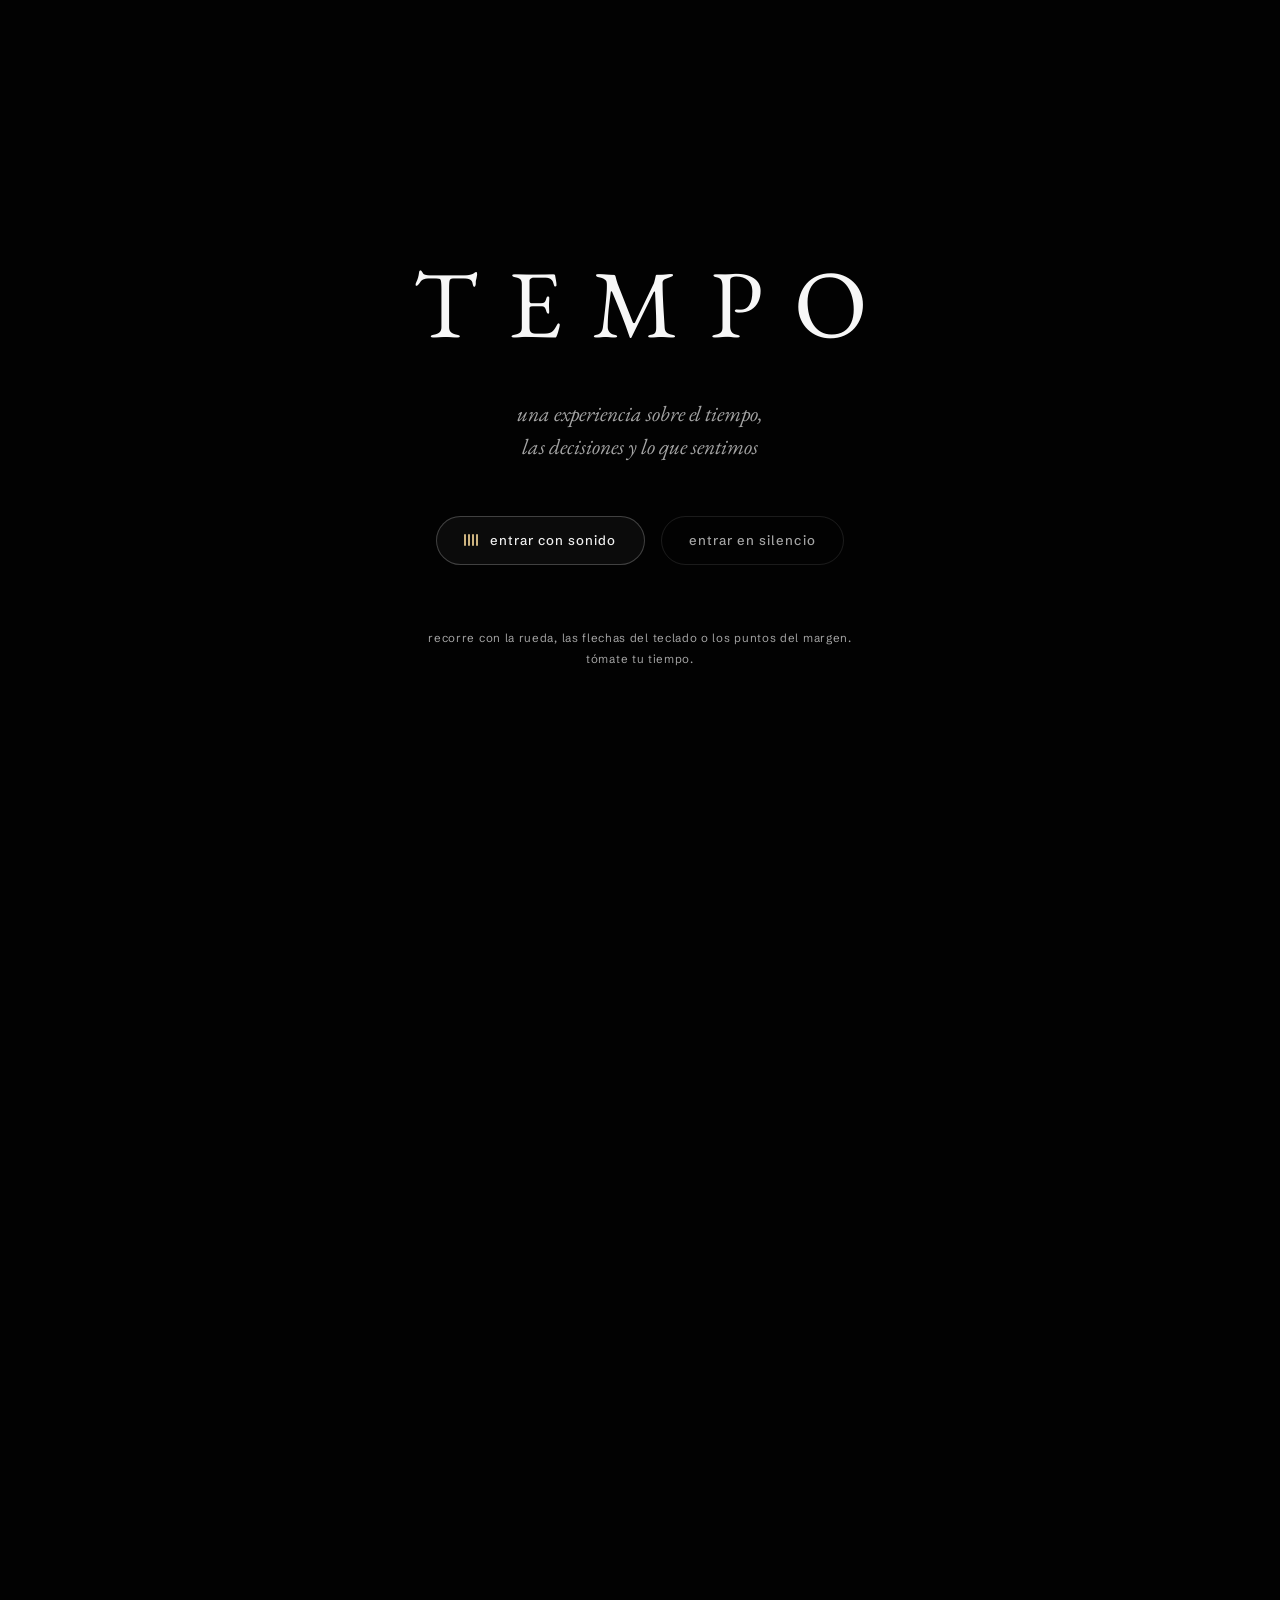
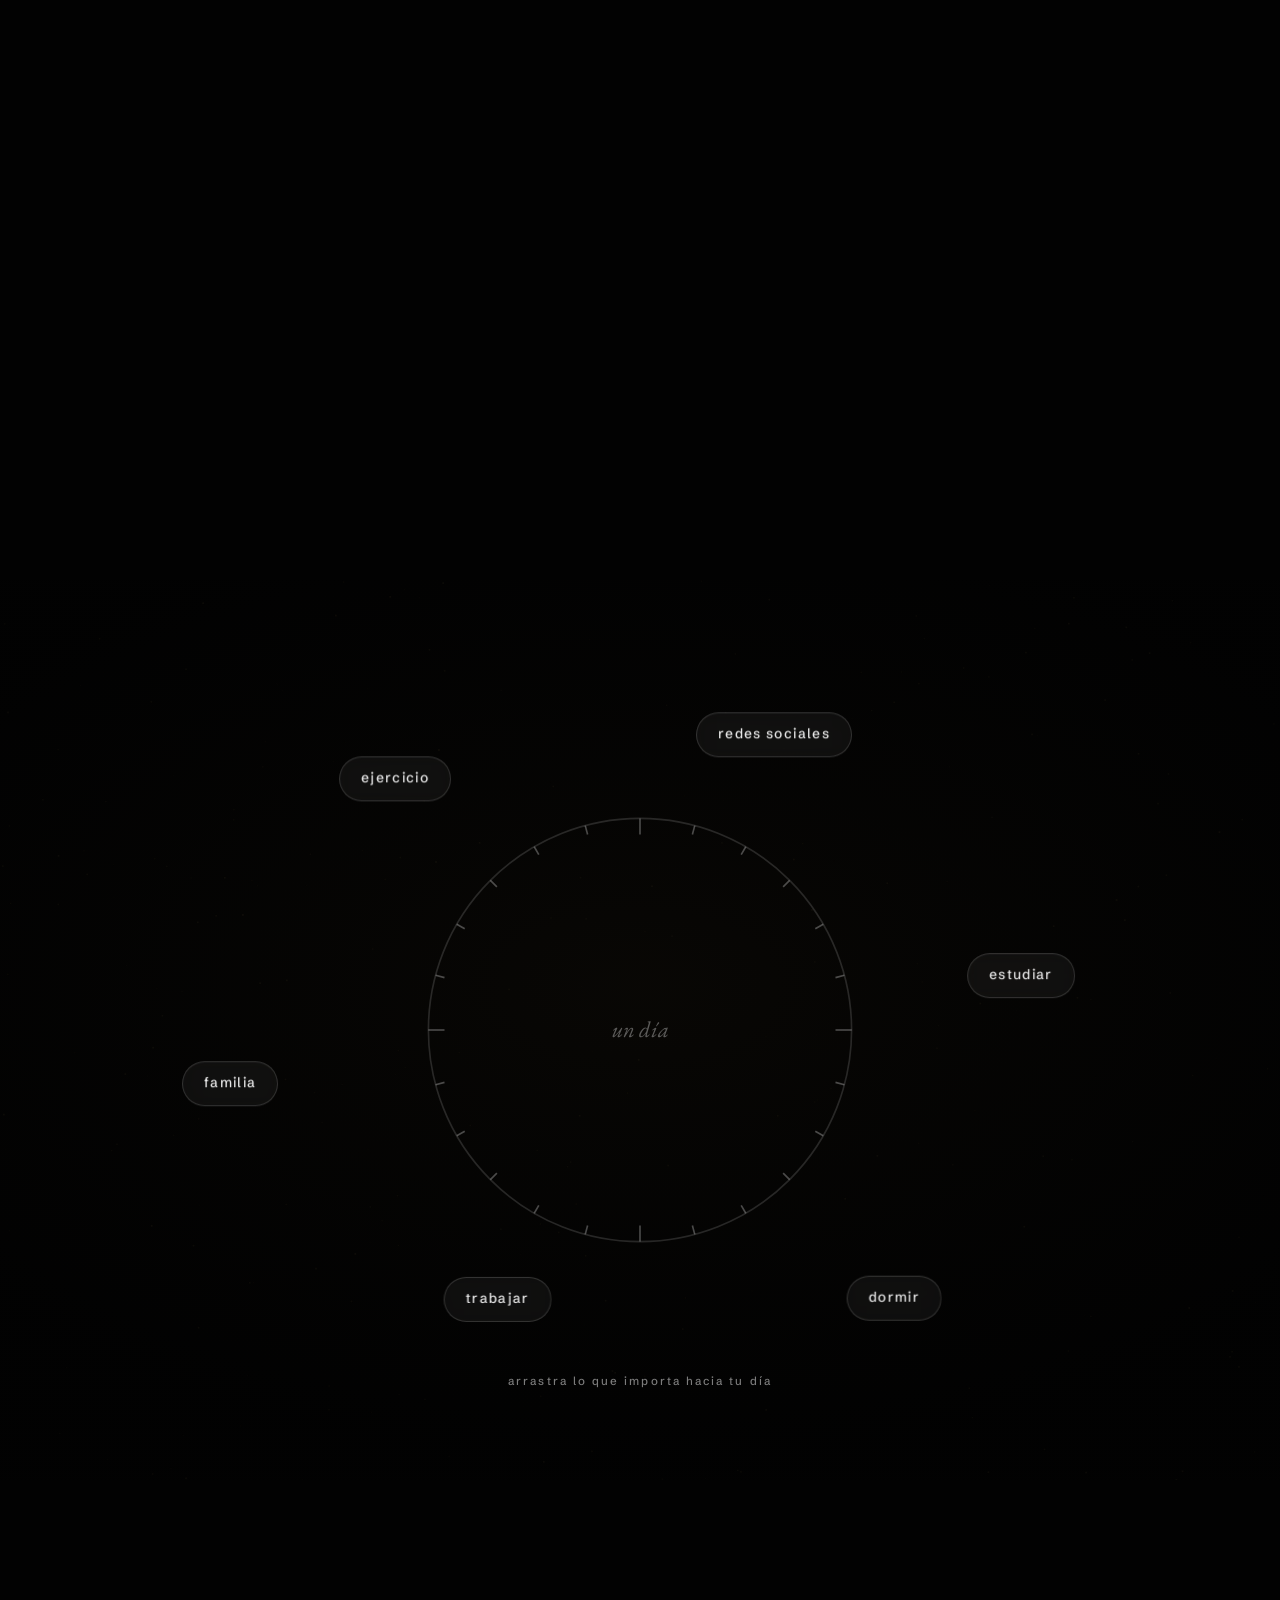
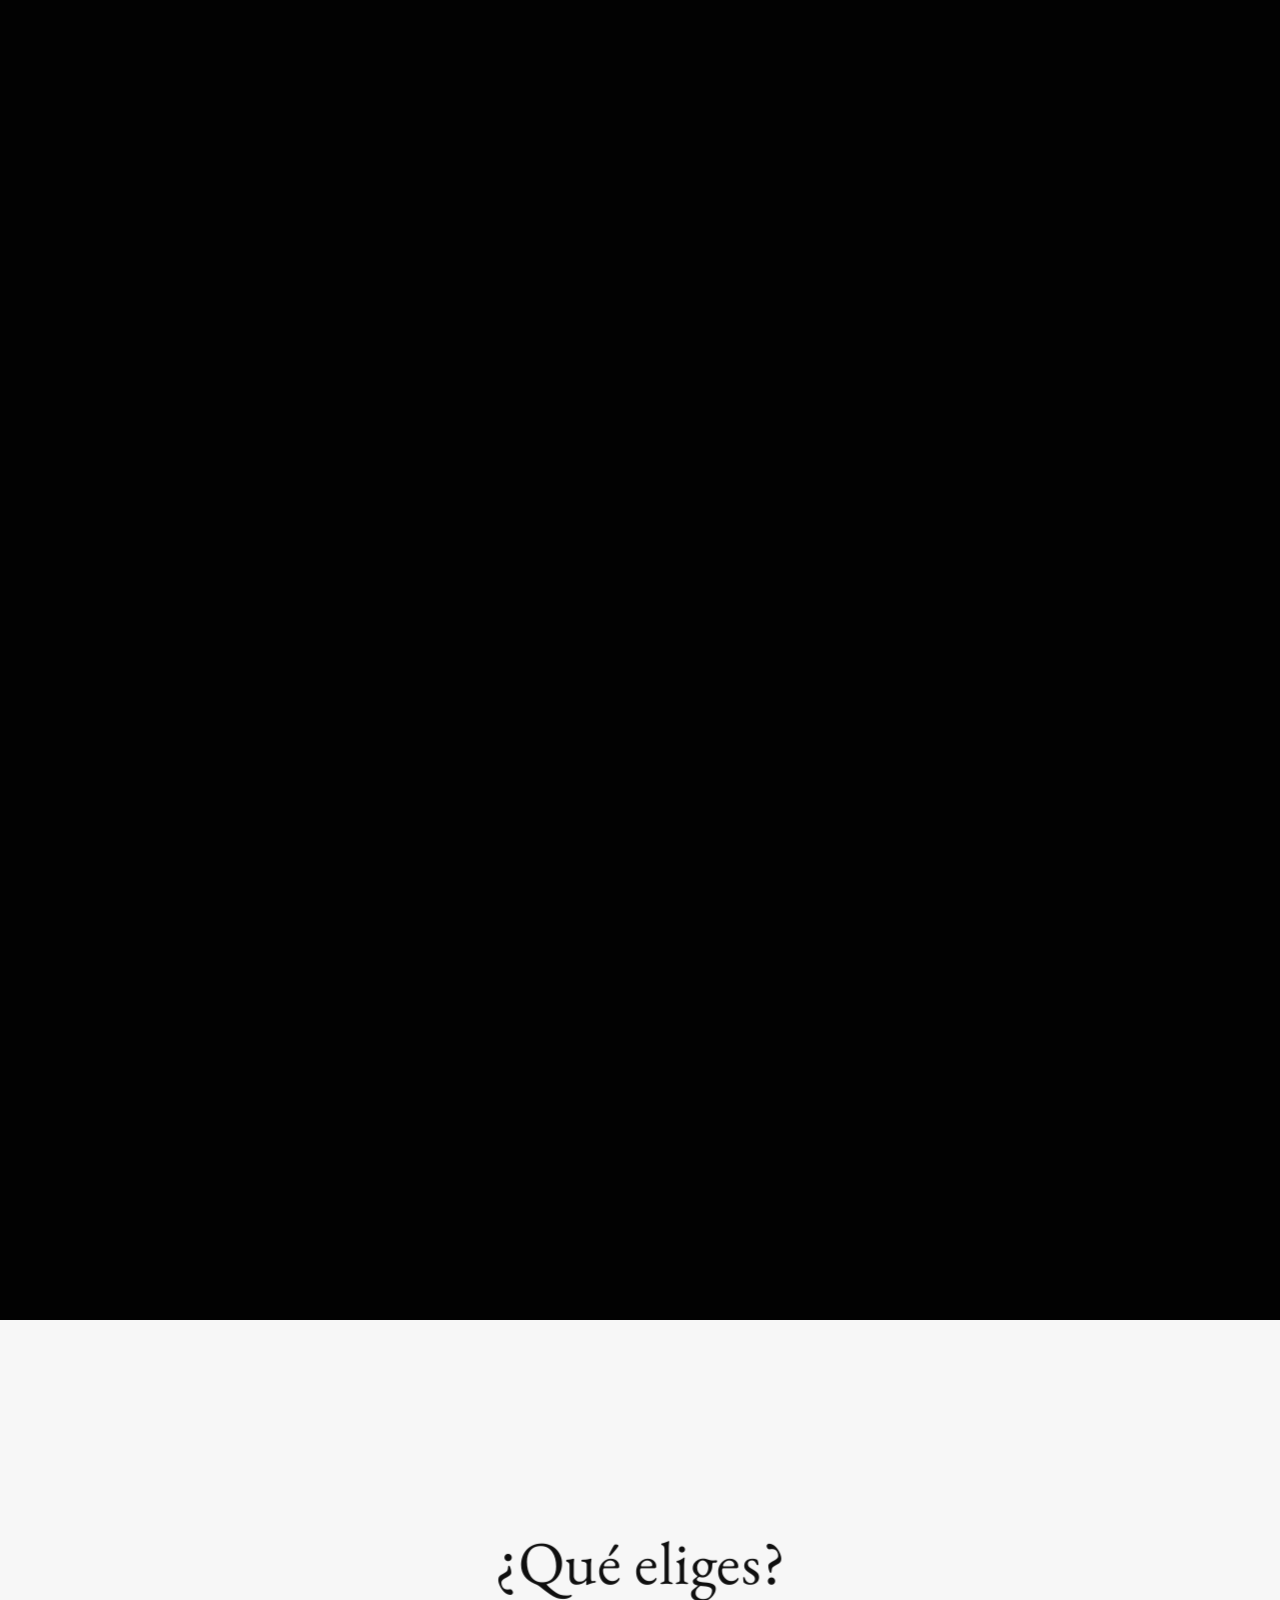
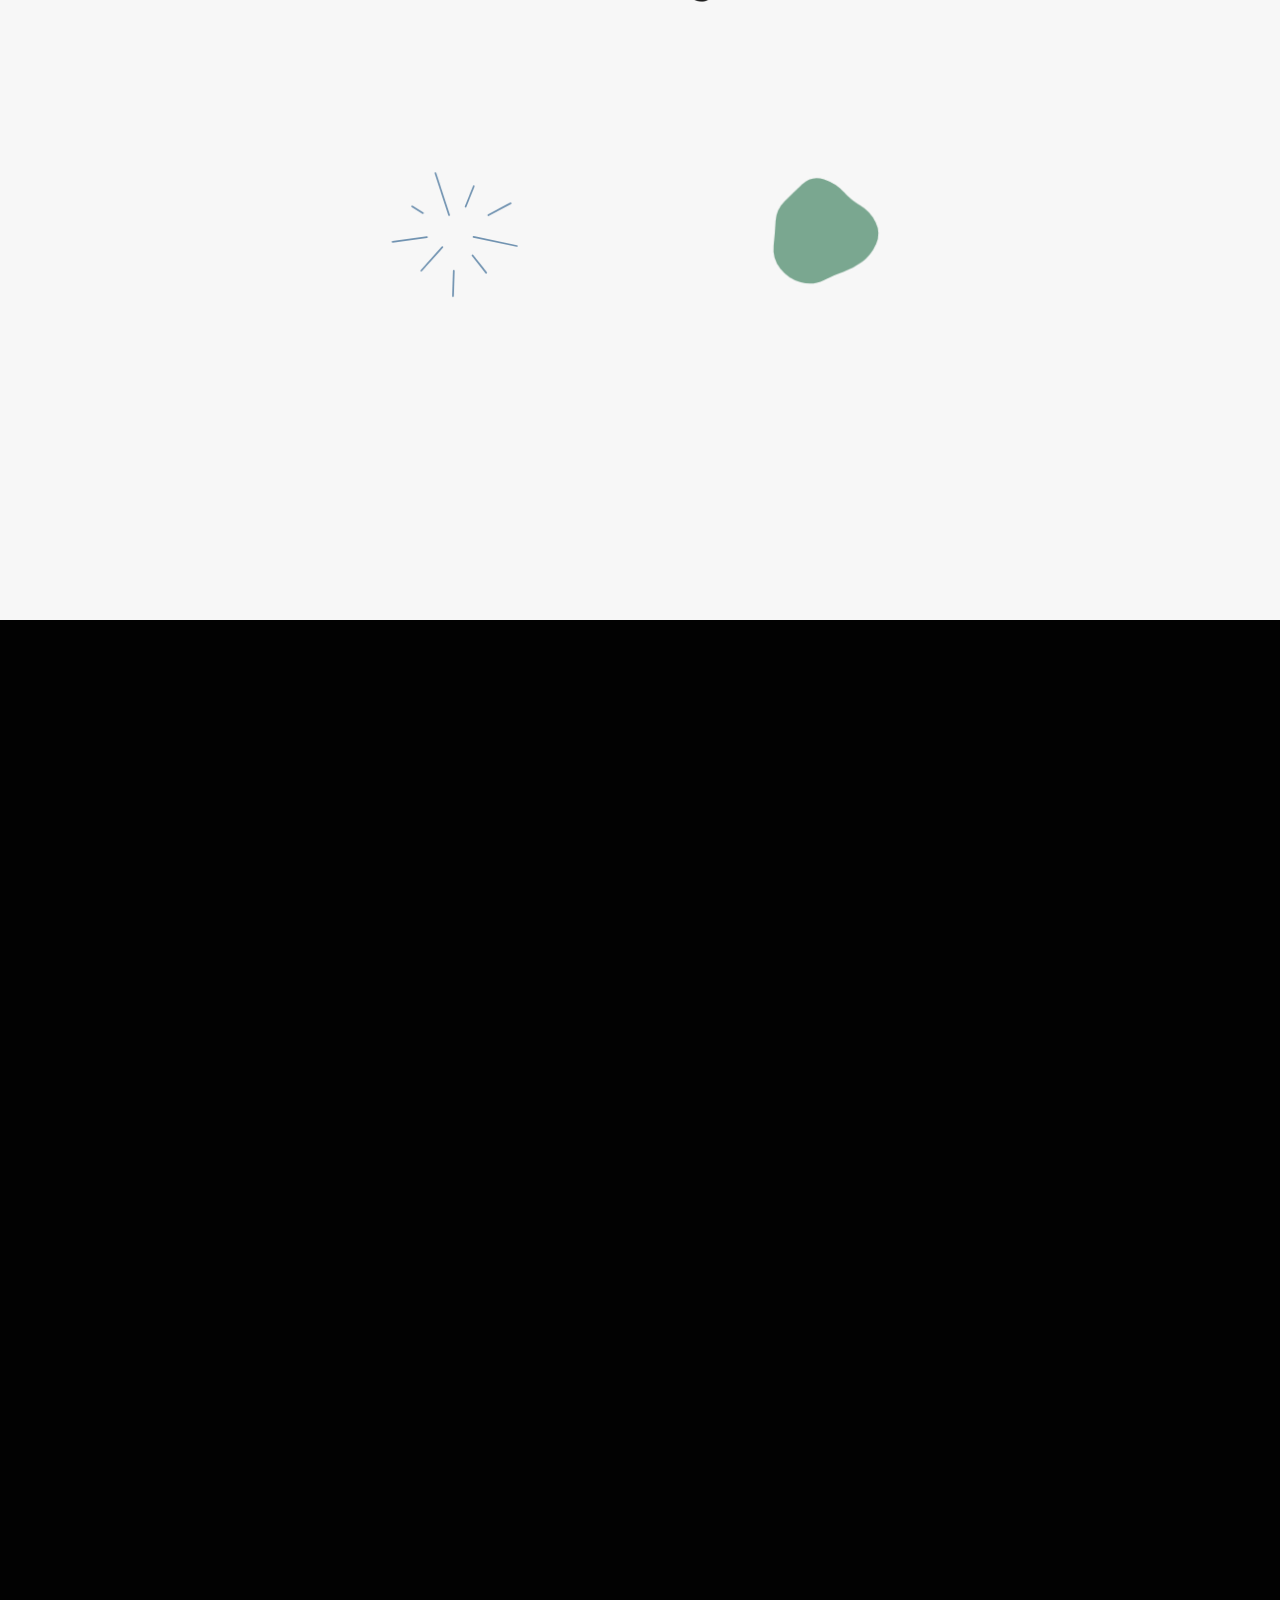
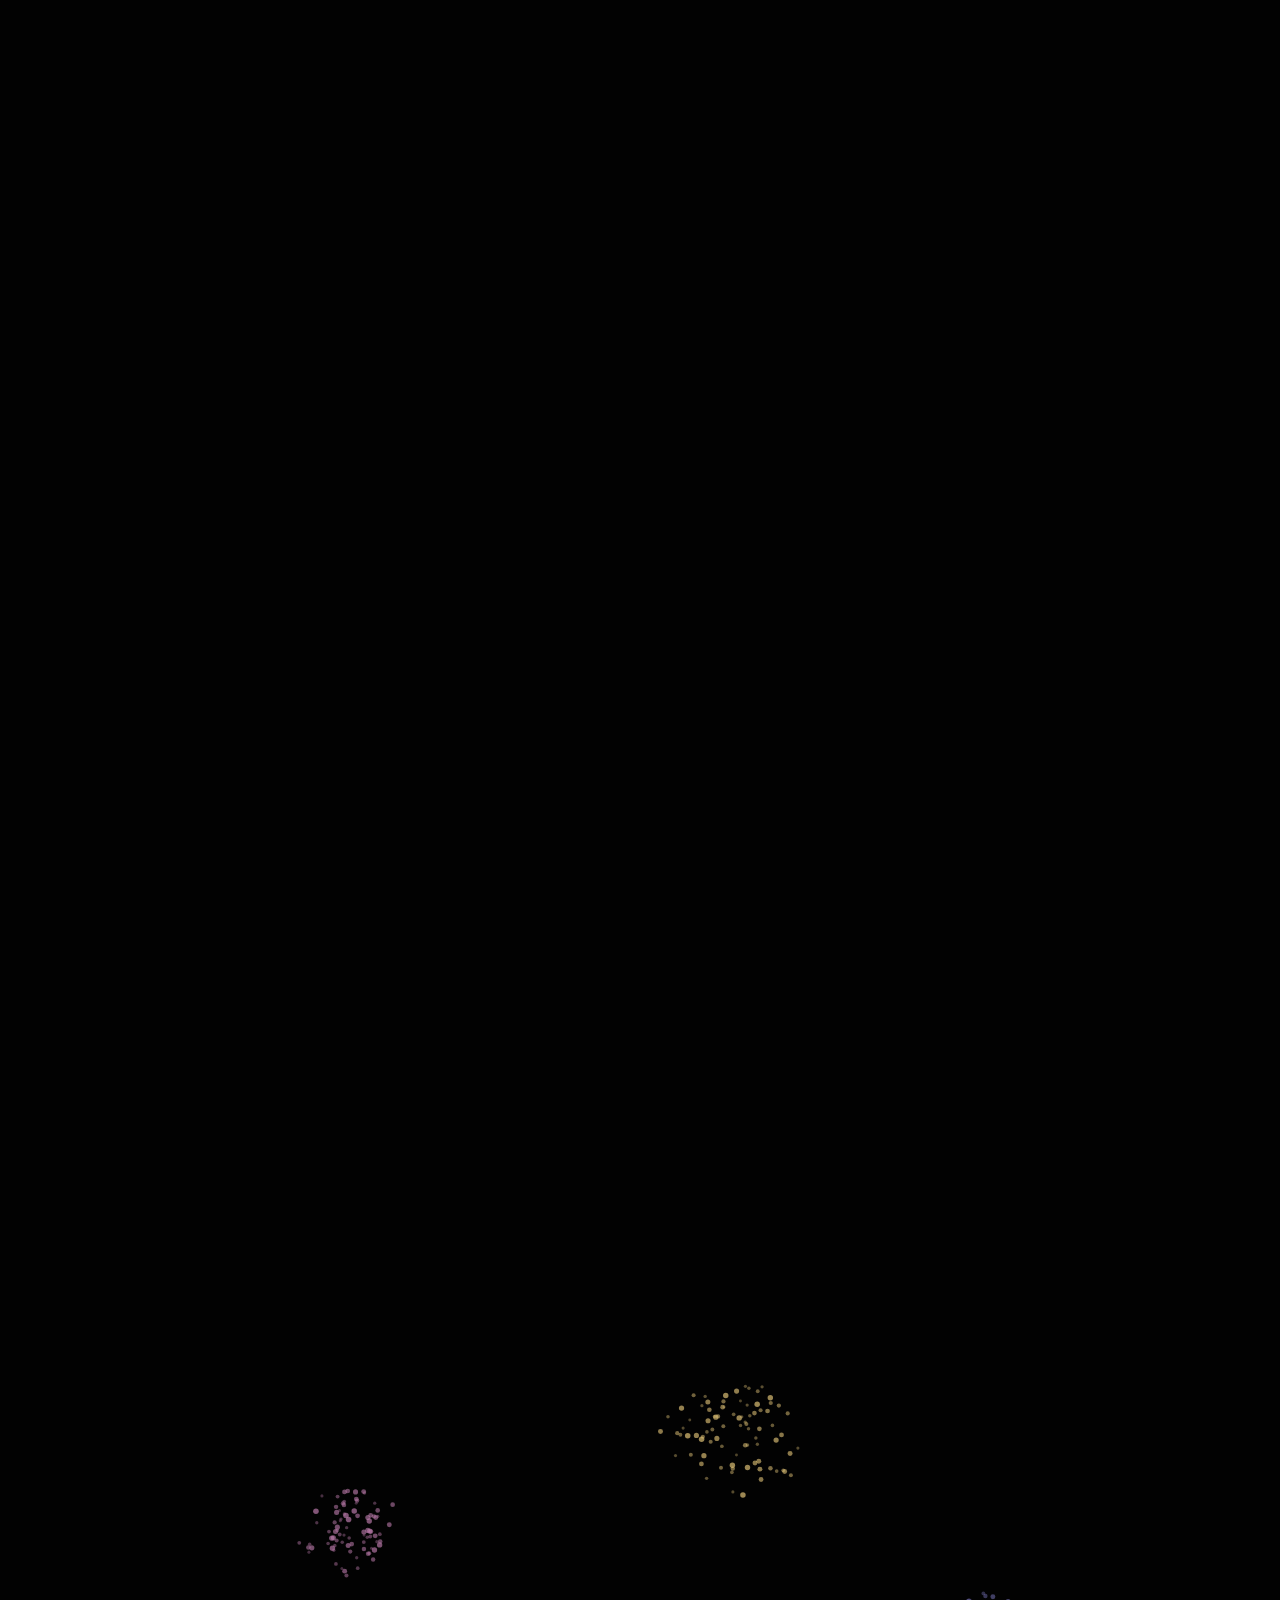
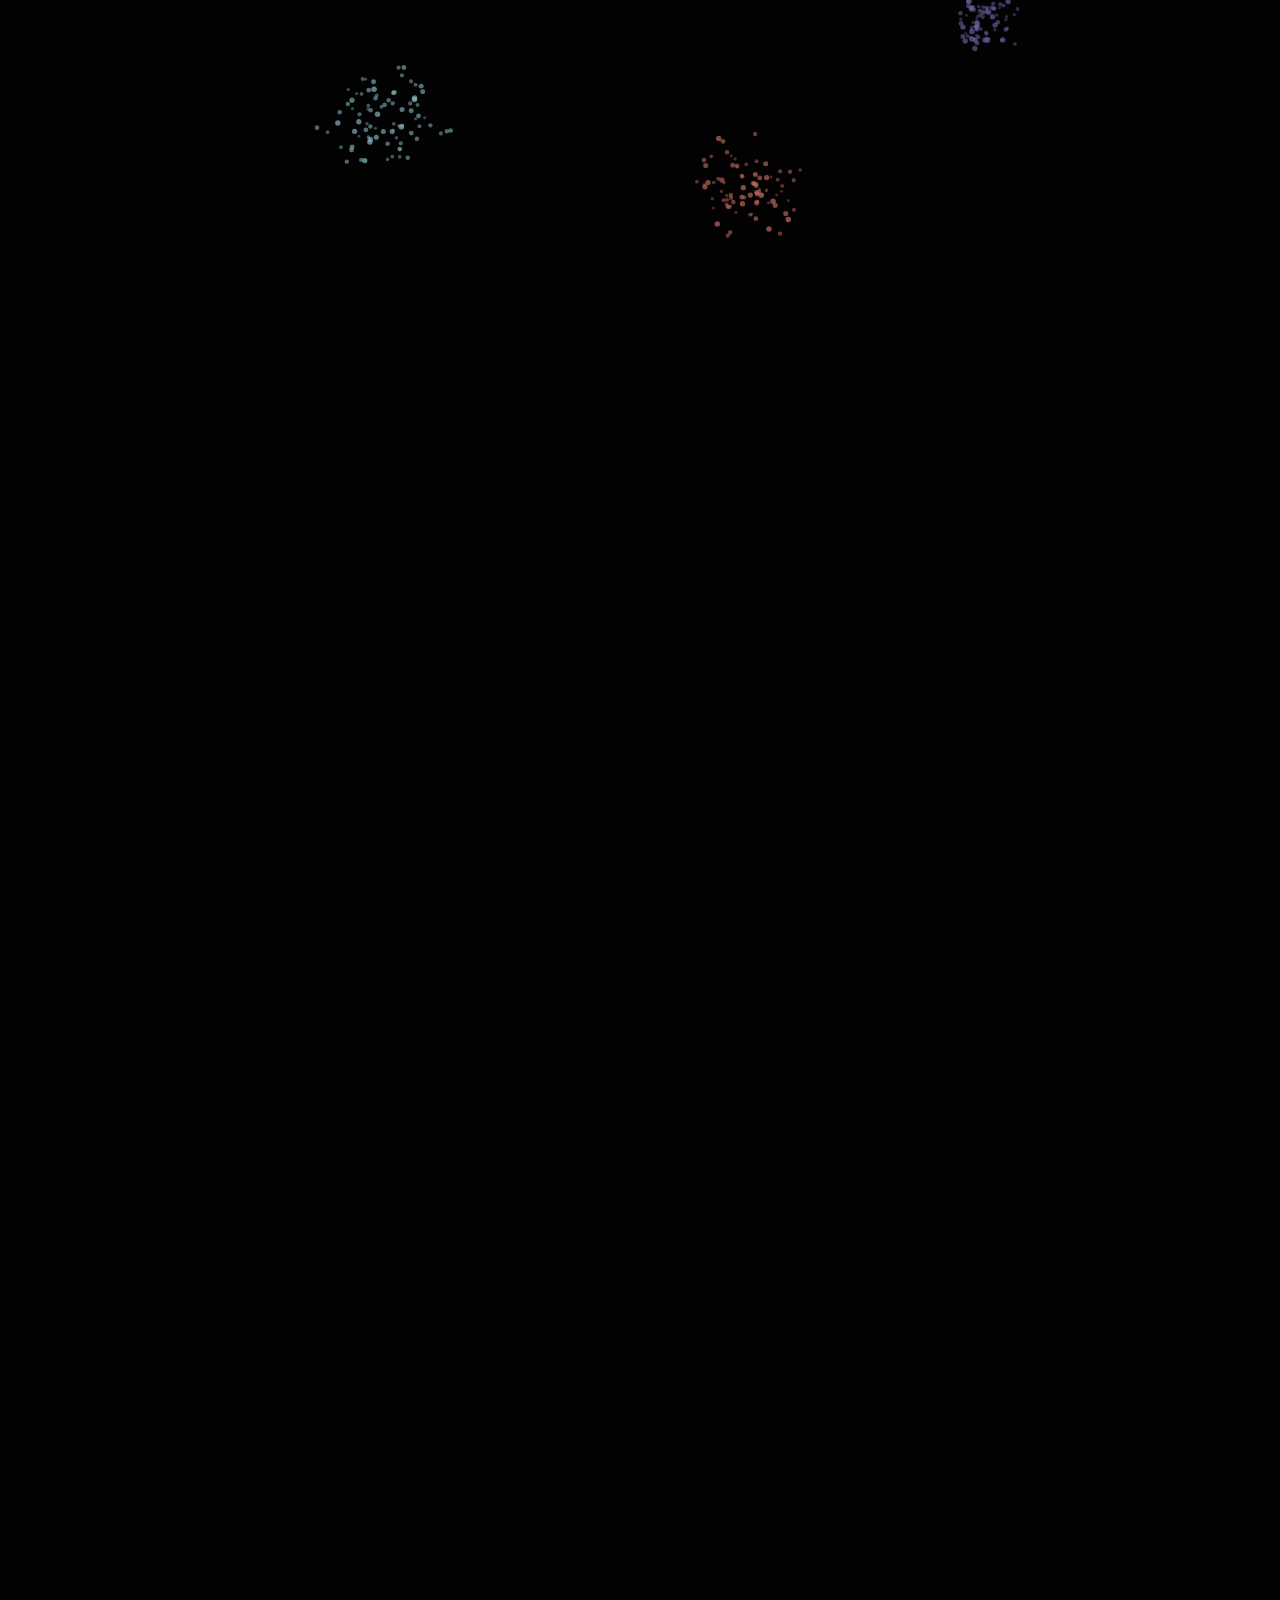
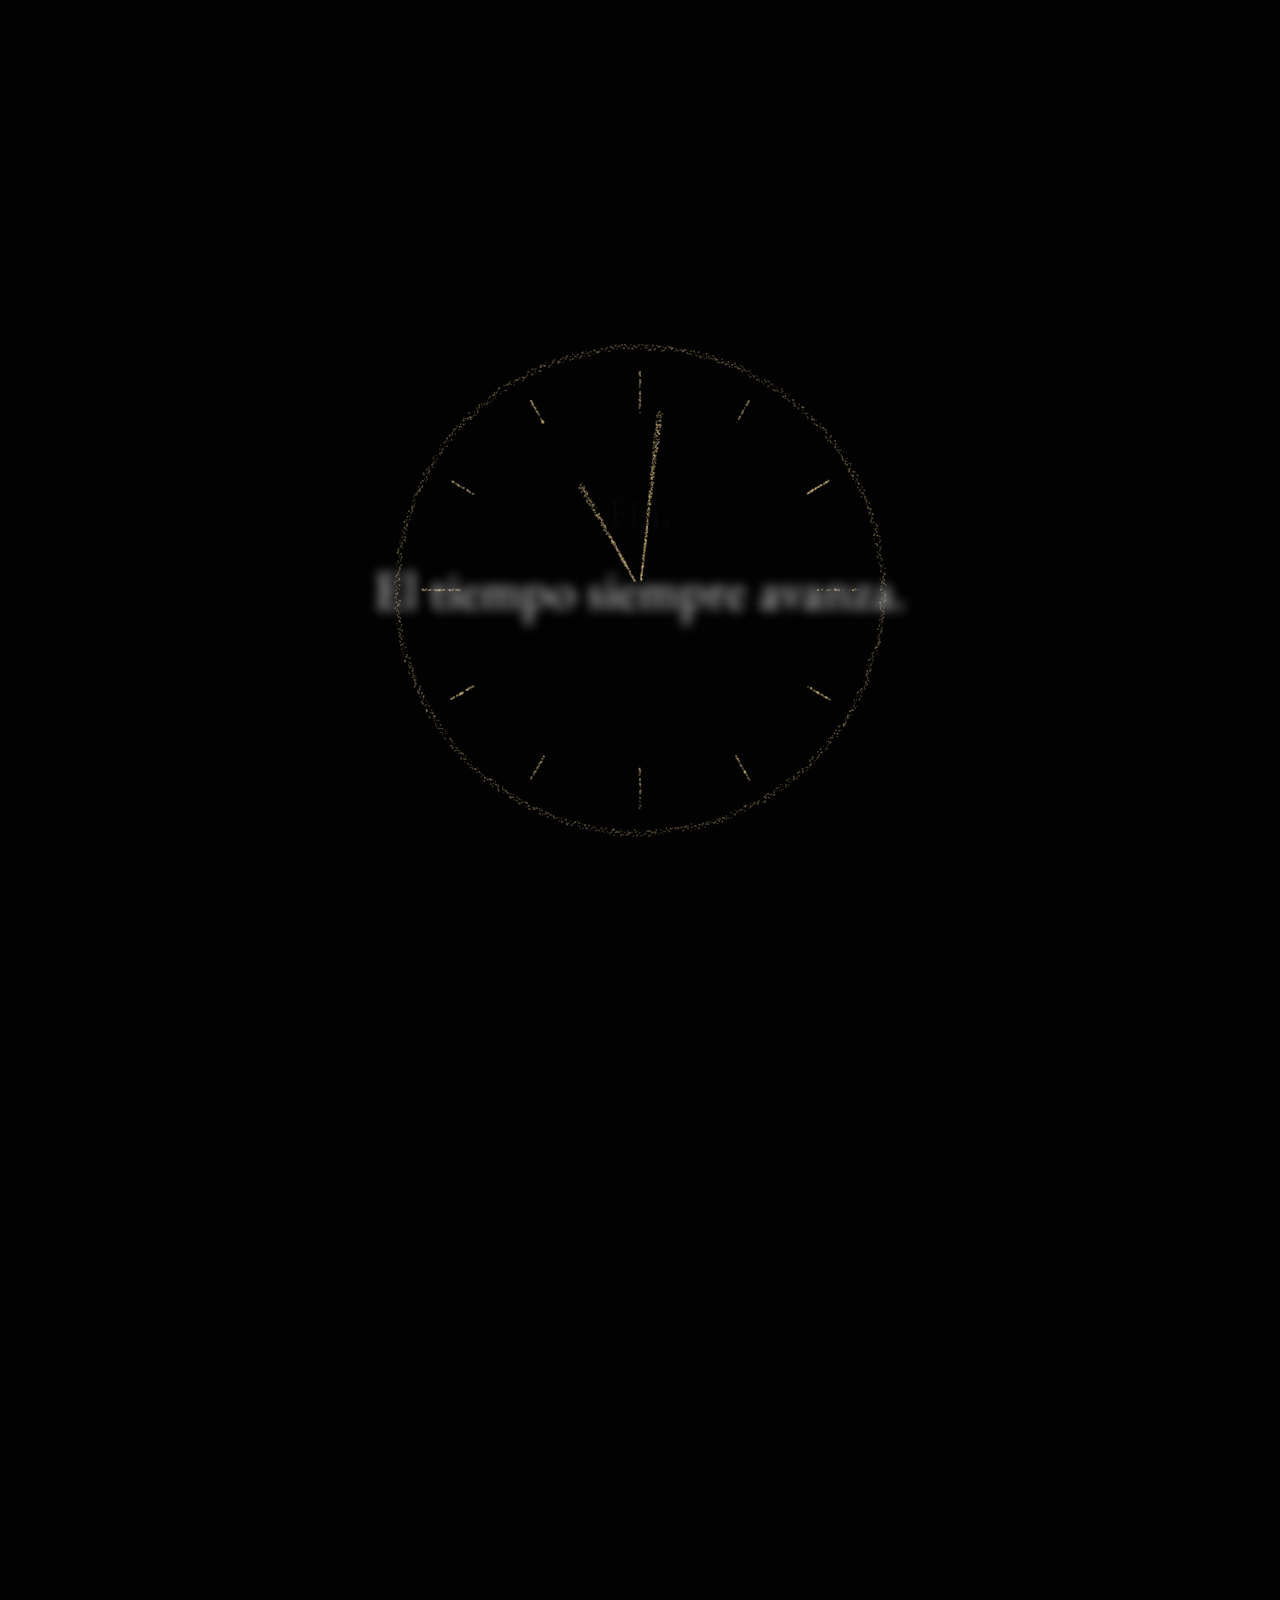
==== index.html @ 19c91667 "TEMPO: experiencia artística digital interactiva (5 escenas, offline-first) Co-Authored-By: Claude F" ====
<!doctype html>
<html lang="es">
<head>
  <meta charset="utf-8">
  <meta name="viewport" content="width=device-width, initial-scale=1, viewport-fit=cover">
  <title>TEMPO — una experiencia sobre el tiempo</title>
  <meta name="description" content="Una instalación digital interactiva sobre el tiempo, las decisiones y las emociones.">
  <meta name="theme-color" content="#0a0a0b">
  <link rel="icon" href="data:image/svg+xml,%3Csvg xmlns='http://www.w3.org/2000/svg' viewBox='0 0 32 32'%3E%3Ccircle cx='16' cy='16' r='13' fill='none' stroke='%23cdb47f' stroke-width='2'/%3E%3Cline x1='16' y1='16' x2='16' y2='7' stroke='%23cdb47f' stroke-width='2' stroke-linecap='round'/%3E%3Cline x1='16' y1='16' x2='22' y2='19' stroke='%23cdb47f' stroke-width='2' stroke-linecap='round'/%3E%3C/svg%3E">
  <link rel="stylesheet" href="css/reset.css">
  <link rel="stylesheet" href="css/base.css">
  <link rel="stylesheet" href="css/scenes.css">
</head>
<body class="is-locked">

  <!-- ═══ Umbral de entrada ═══ -->
  <div class="entry" id="entry" role="dialog" aria-modal="true" aria-labelledby="entry-title">
    <div class="entry__inner">
      <h1 class="entry__title" id="entry-title">TEMPO</h1>
      <p class="entry__sub">una experiencia sobre el tiempo,<br>las decisiones y lo que sentimos</p>
      <div class="entry__choices">
        <button class="entry__btn" id="enter-sound" type="button">
          <span class="entry__wave" aria-hidden="true"><i></i><i></i><i></i><i></i></span>
          entrar con sonido
        </button>
        <button class="entry__btn entry__btn--quiet" id="enter-silent" type="button">entrar en silencio</button>
      </div>
      <p class="entry__hint">recorre con la rueda, las flechas del teclado o los puntos del margen.<br>tómate tu tiempo.</p>
    </div>
  </div>

  <main id="experience" aria-label="Obra interactiva">

    <!-- ═══ I · El tiempo ═══ -->
    <section class="scene scene--tiempo" id="scene-1" data-title="El tiempo">
      <div class="stage">
        <canvas class="stage__canvas" id="canvas-clock" aria-hidden="true"></canvas>
        <p class="phrase phrase--xl" id="phrase-intro">Todos recibimos el mismo tiempo.</p>
        <div class="scroll-cue" id="scroll-cue" aria-hidden="true"><span class="scroll-cue__line"></span></div>
      </div>
    </section>

    <!-- ═══ II · Gestión del tiempo ═══ -->
    <section class="scene scene--gestion" id="scene-2" data-title="Un día">
      <div class="stage">
        <canvas class="stage__canvas" id="canvas-gestion" aria-hidden="true"></canvas>
        <svg class="day-ring" id="day-ring" viewBox="0 0 100 100" aria-hidden="true">
          <circle class="day-ring__circle" cx="50" cy="50" r="46"></circle>
          <g class="day-ring__ticks" id="day-ring-ticks"></g>
        </svg>
        <p class="day-ring__label" id="day-ring-label">un día</p>
        <div class="tasks" id="tasks" aria-label="Arrastra las tareas hacia el día">
          <button class="task" data-task="redes"   type="button">redes sociales</button>
          <button class="task" data-task="estudio" type="button">estudiar</button>
          <button class="task" data-task="sueno"   type="button">dormir</button>
          <button class="task" data-task="trabajo" type="button">trabajar</button>
          <button class="task" data-task="familia" type="button">familia</button>
          <button class="task" data-task="cuerpo"  type="button">ejercicio</button>
        </div>
        <p class="hint" id="gestion-hint">arrastra lo que importa hacia tu día</p>
        <p class="phrase phrase--closing" id="phrase-gestion">No podemos crear más tiempo.<br><em>Solo decidir cómo vivirlo.</em></p>
      </div>
    </section>

    <!-- ═══ III · Toma de decisiones ═══ -->
    <section class="scene scene--decision" id="scene-3" data-title="La decisión">
      <div class="stage">
        <canvas class="stage__canvas" id="canvas-decision" aria-hidden="true"></canvas>
        <p class="phrase phrase--question" id="phrase-question">¿Qué eliges?</p>
        <div class="choices" id="choices">
          <button class="choice choice--a" id="choice-a" type="button" aria-label="Elegir el primer camino">
            <svg viewBox="-60 -60 120 120" aria-hidden="true"><g id="shape-a"></g></svg>
          </button>
          <button class="choice choice--b" id="choice-b" type="button" aria-label="Elegir el segundo camino">
            <svg viewBox="-60 -60 120 120" aria-hidden="true"><path id="shape-b"></path></svg>
          </button>
        </div>
        <p class="phrase phrase--closing" id="phrase-decision">Toda decisión construye<br><em>la persona que serás mañana.</em></p>
      </div>
    </section>

    <!-- ═══ IV · Inteligencia emocional ═══ -->
    <section class="scene scene--emociones" id="scene-4" data-title="Lo que sentimos">
      <div class="stage">
        <canvas class="stage__canvas" id="canvas-emociones" aria-hidden="true"></canvas>
        <p class="emotion-name" id="emotion-name" aria-hidden="true"></p>
        <p class="hint" id="emociones-hint">acércate. intenta apartarlas. luego, solo obsérvalas.</p>
        <p class="phrase phrase--closing" id="phrase-emociones">No controlamos lo que sentimos.<br><em>Aprendemos a convivir con ello.</em></p>
      </div>
    </section>

    <!-- ═══ V · Final ═══ -->
    <section class="scene scene--final" id="scene-5" data-title="Fin">
      <div class="stage">
        <canvas class="stage__canvas" id="canvas-final" aria-hidden="true"></canvas>
        <div class="final-phrases">
          <p class="phrase" id="final-1">El tiempo siempre avanza.</p>
          <p class="phrase" id="final-2">Tus decisiones escriben tu historia.</p>
          <p class="phrase" id="final-3">Tus emociones le dan significado.</p>
        </div>
        <p class="phrase phrase--gracias" id="final-gracias">Gracias.</p>
        <div class="final-end" id="final-end">
          <p class="phrase phrase--fin">Fin.</p>
          <p class="final-seconds" id="final-seconds"></p>
          <button class="restart" id="restart" type="button">volver a empezar</button>
        </div>
      </div>
    </section>

  </main>

  <!-- ═══ UI fija ═══ -->
  <nav class="waypoints" id="waypoints" aria-label="Escenas de la obra"></nav>

  <button class="sound-toggle" id="sound-toggle" type="button" aria-label="Activar o silenciar el sonido" aria-pressed="false">
    <span class="sound-toggle__bars" aria-hidden="true"><i></i><i></i><i></i><i></i></span>
  </button>

  <p class="seconds" id="seconds" aria-hidden="true"></p>

  <canvas class="grain" id="grain" aria-hidden="true"></canvas>

  <!-- Vendor (orden importa: scripts clásicos para funcionar en file://) -->
  <script src="js/vendor/gsap.min.js"></script>
  <script src="js/vendor/ScrollTrigger.min.js"></script>
  <script src="js/vendor/Draggable.min.js"></script>
  <script src="js/vendor/lenis.min.js"></script>
  <!-- Obra -->
  <script src="js/particles.js"></script>
  <script src="js/audio.js"></script>
  <script src="js/scenes/scene1-tiempo.js"></script>
  <script src="js/scenes/scene2-gestion.js"></script>
  <script src="js/scenes/scene3-decision.js"></script>
  <script src="js/scenes/scene4-emociones.js"></script>
  <script src="js/scenes/scene5-final.js"></script>
  <script src="js/main.js"></script>
</body>
</html>
---- css/base.css ----
/* ════════════════════════════════════════════════════════
   TEMPO · sistema base
   Tipografía, color, easings y UI transversal
   ════════════════════════════════════════════════════════ */

/* ── Fuentes locales ── */
@font-face {
  font-family: "EB Garamond";
  src: url("../fonts/eb-garamond-v33-latin-regular.woff2") format("woff2");
  font-weight: 400; font-style: normal; font-display: block;
}
@font-face {
  font-family: "EB Garamond";
  src: url("../fonts/eb-garamond-v33-latin-italic.woff2") format("woff2");
  font-weight: 400; font-style: italic; font-display: block;
}
@font-face {
  font-family: "EB Garamond";
  src: url("../fonts/eb-garamond-v33-latin-500.woff2") format("woff2");
  font-weight: 500; font-style: normal; font-display: block;
}
@font-face {
  font-family: "EB Garamond";
  src: url("../fonts/eb-garamond-v33-latin-600.woff2") format("woff2");
  font-weight: 600; font-style: normal; font-display: block;
}
@font-face {
  font-family: "Schibsted Grotesk";
  src: url("../fonts/schibsted-grotesk-v7-latin-regular.woff2") format("woff2");
  font-weight: 400; font-style: normal; font-display: block;
}
@font-face {
  font-family: "Schibsted Grotesk";
  src: url("../fonts/schibsted-grotesk-v7-latin-500.woff2") format("woff2");
  font-weight: 500; font-style: normal; font-display: block;
}

/* ── Tokens ── */
:root {
  /* superficie */
  --bg: oklch(0.08 0 0);
  --bg-rise: oklch(0.13 0.008 85);      /* negro apenas cálido para escena 2 */
  --white: oklch(0.975 0 0);
  --ink: oklch(0.955 0 0);              /* texto sobre negro */
  --ink-dark: oklch(0.17 0 0);          /* texto sobre blanco */
  --muted: oklch(0.72 0 0);
  --muted-dark: oklch(0.42 0 0);

  /* voz de cada capítulo */
  --sand: oklch(0.78 0.075 85);         /* arena dorada apagada · el tiempo */
  --path-a: oklch(0.64 0.06 245);       /* azul pizarra · camino A */
  --path-b: oklch(0.6 0.08 160);        /* verde musgo · camino B (semilla) */
  --path-tint: var(--sand);             /* el camino elegido tiñe la obra */

  /* tipografía */
  --serif: "EB Garamond", Georgia, serif;
  --sans: "Schibsted Grotesk", system-ui, sans-serif;

  /* movimiento: curvas físicas, nunca lineales */
  --ease-out: cubic-bezier(0.22, 1, 0.36, 1);        /* expo-out suave */
  --ease-cinema: cubic-bezier(0.65, 0, 0.35, 1);     /* entrada-salida pesada */
  --ease-drift: cubic-bezier(0.32, 0.72, 0, 1);      /* deriva con masa */

  /* capas */
  --z-ui: 20;
  --z-entry: 40;
  --z-grain: 30;
}

html.lenis, html.lenis body { height: auto; }
.lenis.lenis-smooth { scroll-behavior: auto !important; }
.lenis.lenis-stopped { overflow: hidden; }

html { background: var(--bg); }

body {
  font-family: var(--serif);
  font-size: clamp(1.05rem, 1rem + 0.4vw, 1.25rem);
  line-height: 1.5;
  color: var(--ink);
  background: var(--bg);
  overflow-x: hidden;
  width: 100%;
  max-width: 100vw;
  -webkit-font-smoothing: antialiased;
  text-rendering: optimizeLegibility;
}

body.is-locked { overflow: hidden; height: 100dvh; }

::selection { background: oklch(0.78 0.075 85 / 0.35); color: var(--white); }

/* ════════════════════ Umbral de entrada ════════════════════ */

.entry {
  position: fixed;
  inset: 0;
  z-index: var(--z-entry);
  display: grid;
  place-items: center;
  background: var(--bg);
  text-align: center;
  padding: 1.5rem;
}

.entry__title {
  font-family: var(--serif);
  font-weight: 400;
  font-size: clamp(3.4rem, 3rem + 6vw, 6rem);
  letter-spacing: 0.32em;
  text-indent: 0.32em; /* compensa el tracking para centrar de verdad */
  color: var(--white);
  opacity: 0;
}

.entry__sub {
  margin-top: 1.4rem;
  font-size: clamp(1.05rem, 1rem + 0.5vw, 1.35rem);
  font-style: italic;
  color: var(--muted);
  opacity: 0;
}

.entry__choices {
  margin-top: clamp(2.5rem, 6vh, 4rem);
  display: flex;
  flex-wrap: wrap;
  gap: 1rem;
  justify-content: center;
  opacity: 0;
}

.entry__btn {
  display: inline-flex;
  align-items: center;
  gap: 0.7rem;
  font-family: var(--sans);
  font-size: 0.82rem;
  font-weight: 500;
  letter-spacing: 0.08em;
  color: var(--ink);
  padding: 0.85rem 1.7rem;
  border-radius: 999px;
  border: 1px solid oklch(1 0 0 / 0.22);
  background: oklch(1 0 0 / 0.04);
  transition: background 0.6s var(--ease-out), border-color 0.6s var(--ease-out), transform 0.6s var(--ease-out);
}

.entry__btn:hover { background: oklch(1 0 0 / 0.1); border-color: oklch(1 0 0 / 0.4); transform: translateY(-2px); }
.entry__btn:active { transform: scale(0.97); }
.entry__btn--quiet { border-color: oklch(1 0 0 / 0.1); background: transparent; color: var(--muted); }

/* ondas del botón de sonido */
.entry__wave { display: inline-flex; align-items: center; gap: 2px; height: 12px; }
.entry__wave i {
  width: 2px; height: 100%;
  background: var(--sand);
  border-radius: 1px;
  animation: wave 1.1s var(--ease-cinema) infinite;
  transform-origin: center;
}
.entry__wave i:nth-child(2) { animation-delay: 0.15s; }
.entry__wave i:nth-child(3) { animation-delay: 0.3s; }
.entry__wave i:nth-child(4) { animation-delay: 0.45s; }
@keyframes wave { 0%, 100% { transform: scaleY(0.3); } 50% { transform: scaleY(1); } }

.entry__hint {
  margin-top: clamp(2.5rem, 7vh, 4.5rem);
  font-family: var(--sans);
  font-size: 0.72rem;
  letter-spacing: 0.06em;
  line-height: 1.8;
  color: var(--muted);
  opacity: 0;
}

/* ════════════════════ UI fija ════════════════════ */

/* puntos de escena (línea de tiempo de presentación) */
.waypoints {
  position: fixed;
  right: clamp(0.9rem, 2.5vw, 2rem);
  top: 50%;
  transform: translateY(-50%);
  z-index: var(--z-ui);
  display: flex;
  flex-direction: column;
  gap: 1.4rem;
  opacity: 0;
}

.waypoint {
  position: relative;
  display: grid;
  place-items: center;
  width: 28px; height: 28px;
}

.waypoint__dot {
  width: 5px; height: 5px;
  border-radius: 50%;
  background: currentColor;
  opacity: 0.35;
  transition: opacity 0.5s var(--ease-out), transform 0.5s var(--ease-out);
}

.waypoint.is-active .waypoint__dot { opacity: 1; transform: scale(1.7); }

.waypoint__label {
  position: absolute;
  right: calc(100% + 0.4rem);
  top: 50%;
  transform: translateY(-50%) translateX(6px);
  font-family: var(--sans);
  font-size: 0.68rem;
  font-weight: 500;
  letter-spacing: 0.1em;
  white-space: nowrap;
  color: currentColor;
  opacity: 0;
  transition: opacity 0.45s var(--ease-out), transform 0.45s var(--ease-out);
  pointer-events: none;
}

.waypoint:hover .waypoint__label,
.waypoint:focus-visible .waypoint__label { opacity: 0.85; transform: translateY(-50%) translateX(0); }

/* toggle de sonido */
.sound-toggle {
  position: fixed;
  left: clamp(1rem, 2.5vw, 2rem);
  bottom: clamp(1rem, 3vh, 2rem);
  z-index: var(--z-ui);
  width: 44px; height: 44px;
  display: grid;
  place-items: center;
  border-radius: 50%;
  opacity: 0;
  transition: transform 0.5s var(--ease-out);
}
.sound-toggle:hover { transform: scale(1.12); }

.sound-toggle__bars { display: flex; align-items: center; gap: 3px; height: 14px; }
.sound-toggle__bars i {
  width: 2px; height: 100%;
  background: currentColor;
  border-radius: 1px;
  transform: scaleY(0.18);
  transform-origin: center;
  transition: transform 0.5s var(--ease-out);
}
.sound-toggle.is-on .sound-toggle__bars i { animation: wave 1.3s var(--ease-cinema) infinite; }
.sound-toggle.is-on .sound-toggle__bars i:nth-child(2) { animation-delay: 0.18s; }
.sound-toggle.is-on .sound-toggle__bars i:nth-child(3) { animation-delay: 0.36s; }
.sound-toggle.is-on .sound-toggle__bars i:nth-child(4) { animation-delay: 0.54s; }

/* contador de segundos vividos aquí */
.seconds {
  position: fixed;
  right: clamp(1rem, 2.5vw, 2rem);
  bottom: clamp(1rem, 3vh, 2rem);
  z-index: var(--z-ui);
  font-family: var(--sans);
  font-variant-numeric: tabular-nums;
  font-size: 0.66rem;
  letter-spacing: 0.14em;
  color: currentColor;
  opacity: 0;
  pointer-events: none;
}

/* grano de película */
.grain {
  position: fixed;
  inset: 0;
  z-index: var(--z-grain);
  width: 100%; height: 100%;
  pointer-events: none;
  opacity: 0.05;
  mix-blend-mode: overlay;
}

/* ── color de la UI según fondo de escena ── */
body { color: var(--ink); }
body.on-light { color: var(--ink-dark); }
.waypoints, .sound-toggle, .seconds {
  color: inherit;
  transition: color 0.9s var(--ease-cinema);
}

/* ── accesibilidad: preferencia de menos movimiento ── */
@media (prefers-reduced-motion: reduce) {
  .entry__wave i, .sound-toggle.is-on .sound-toggle__bars i { animation: none; transform: scaleY(0.7); }
  * { scroll-behavior: auto !important; }
}
---- css/scenes.css ----
/* ════════════════════════════════════════════════════════
   TEMPO · escenas
   ════════════════════════════════════════════════════════ */

.scene { position: relative; }

/* el escenario que se fija (pin) mientras la escena transcurre */
.stage {
  position: relative;
  height: 100dvh;
  width: 100%;
  overflow: hidden;
  display: grid;
  place-items: center;
}

.stage__canvas {
  position: absolute;
  inset: 0;
  width: 100%;
  height: 100%;
}

/* ── frases ── */
.phrase {
  position: absolute;
  left: 50%;
  top: 50%;
  transform: translate(-50%, -50%);
  z-index: 2;
  max-width: min(92vw, 22ch);
  font-weight: 400;
  font-size: clamp(1.7rem, 1.2rem + 2.6vw, 3.4rem);
  line-height: 1.32;
  text-align: center;
  text-wrap: balance;
  letter-spacing: 0.01em;
  opacity: 0;
  pointer-events: none;
}

.phrase--xl { font-size: clamp(1.9rem, 1.3rem + 3.2vw, 4rem); max-width: min(92vw, 18ch); }
.phrase em { font-style: italic; }

/* palabras divididas para animación */
.phrase .w { display: inline-block; white-space: pre; will-change: transform, opacity, filter; }

/* pista de interacción */
.hint {
  position: absolute;
  bottom: clamp(4.5rem, 10vh, 7rem);
  left: 50%;
  transform: translateX(-50%);
  z-index: 3;
  font-family: var(--sans);
  font-size: 0.72rem;
  font-weight: 500;
  letter-spacing: 0.18em;
  text-align: center;
  color: var(--muted);
  opacity: 0;
  pointer-events: none;
  white-space: nowrap;
}

/* ════════════════════ I · El tiempo ════════════════════ */

.scene--tiempo { height: 420vh; background: var(--bg); }

.scroll-cue {
  position: absolute;
  bottom: clamp(1.5rem, 4vh, 2.5rem);
  left: 50%;
  transform: translateX(-50%);
  z-index: 3;
  opacity: 0;
}

.scroll-cue__line {
  display: block;
  width: 1px;
  height: 44px;
  background: linear-gradient(to bottom, transparent, oklch(1 0 0 / 0.55));
  animation: cue-fall 2.2s var(--ease-cinema) infinite;
  transform-origin: top;
}

@keyframes cue-fall {
  0% { transform: scaleY(0); opacity: 0; }
  35% { transform: scaleY(1); opacity: 1; }
  100% { transform: scaleY(1) translateY(18px); opacity: 0; }
}

/* ════════════════════ II · Gestión ════════════════════ */

.scene--gestion { height: 260vh; background: var(--bg); }
.scene--gestion .stage { background: radial-gradient(ellipse 90% 70% at 50% 45%, var(--bg-rise), var(--bg) 75%); }

/* anillo del día */
.day-ring {
  position: absolute;
  left: 50%;
  top: 50%;
  transform: translate(-50%, -50%);
  width: min(58vmin, 460px);
  height: min(58vmin, 460px);
  z-index: 1;
  opacity: 0;
  overflow: visible;
}

.day-ring__circle {
  fill: none;
  stroke: oklch(1 0 0 / 0.14);
  stroke-width: 0.35;
}

.day-ring__ticks line {
  stroke: oklch(1 0 0 / 0.28);
  stroke-width: 0.35;
}

.day-ring__label {
  position: absolute;
  left: 50%;
  top: 50%;
  transform: translate(-50%, -50%);
  z-index: 1;
  font-style: italic;
  font-size: clamp(1rem, 0.9rem + 0.7vw, 1.4rem);
  color: oklch(1 0 0 / 0.34);
  opacity: 0;
  pointer-events: none;
}

/* tareas flotantes: vidrio muy sutil */
.tasks { position: absolute; inset: 0; z-index: 4; }

.task {
  position: absolute;
  left: 0; top: 0;   /* posicionadas por JS con transform */
  font-family: var(--sans);
  font-size: clamp(0.72rem, 0.65rem + 0.35vw, 0.86rem);
  font-weight: 500;
  letter-spacing: 0.1em;
  color: var(--ink);
  padding: 0.7rem 1.3rem;
  border-radius: 999px;
  border: 1px solid oklch(1 0 0 / 0.16);
  background: oklch(1 0 0 / 0.05);
  backdrop-filter: blur(8px);
  -webkit-backdrop-filter: blur(8px);
  cursor: grab;
  touch-action: none;
  user-select: none;
  -webkit-user-select: none;
  will-change: transform;
  transition: border-color 0.5s var(--ease-out), background 0.5s var(--ease-out), box-shadow 0.5s var(--ease-out);
  opacity: 0;
}

.task:hover { border-color: oklch(1 0 0 / 0.35); background: oklch(1 0 0 / 0.09); }
.task.is-dragging { cursor: grabbing; border-color: oklch(1 0 0 / 0.5); box-shadow: 0 0 40px oklch(1 0 0 / 0.08); }
.task.in-day { border-color: oklch(0.78 0.075 85 / 0.55); box-shadow: 0 0 34px oklch(0.78 0.075 85 / 0.12); }

/* ════════════════════ III · La decisión ════════════════════ */

.scene--decision { height: 340vh; background: var(--bg); }

.scene--decision .stage {
  background: var(--white);
  transition: background 1.2s var(--ease-cinema);
}

.phrase--question {
  color: var(--ink-dark);
  font-size: clamp(2rem, 1.4rem + 3vw, 3.8rem);
  top: 27%;
}

.choices {
  position: absolute;
  inset: 0;
  z-index: 4;
  display: flex;
  align-items: center;
  justify-content: center;
  gap: clamp(3rem, 14vw, 13rem);
  padding-top: 14vh;
  pointer-events: none;
}

.choice {
  width: clamp(120px, 22vmin, 190px);
  height: clamp(120px, 22vmin, 190px);
  display: grid;
  place-items: center;
  border-radius: 50%;
  opacity: 0;
  pointer-events: none; /* JS las activa cuando aparecen */
  transition: transform 0.9s var(--ease-drift);
  will-change: transform;
}

.choice svg { width: 100%; height: 100%; overflow: visible; }

.choice--a { color: var(--path-a); }
.choice--b { color: var(--path-b); }

.choice--a #shape-a line {
  stroke: currentColor;
  stroke-width: 1.1;
  stroke-linecap: round;
}

.choice--b #shape-b {
  fill: currentColor;
  opacity: 0.85;
}

.choice:hover { transform: scale(1.12); }
.choice:active { transform: scale(1.02); }

.phrase--closing { z-index: 5; }
.scene--decision .phrase--closing { color: var(--ink-dark); }

/* el mundo tras la decisión */
body.path-a .scene--decision .stage { background: oklch(0.93 0.012 245); }
body.path-b .scene--decision .stage { background: oklch(0.94 0.015 150); }
body.path-a { --path-tint: var(--path-a); }
body.path-b { --path-tint: var(--path-b); }
body.path-b .phrase--closing em { font-style: italic; }
body.path-a .phrase--closing em { font-style: normal; font-weight: 500; }

/* ════════════════════ IV · Emociones ════════════════════ */

.scene--emociones { height: 240vh; background: var(--bg); }
.scene--emociones .stage { background: var(--bg); cursor: none; }
@media (hover: none) { .scene--emociones .stage { cursor: auto; } }

.emotion-name {
  position: absolute;
  z-index: 3;
  font-style: italic;
  font-size: clamp(1rem, 0.9rem + 0.8vw, 1.5rem);
  color: oklch(1 0 0 / 0.75);
  opacity: 0;
  pointer-events: none;
  transform: translate(-50%, -140%);
  left: 0; top: 0;
  will-change: transform, opacity;
}

/* ════════════════════ V · Final ════════════════════ */

.scene--final { height: 480vh; background: var(--bg); }

.final-phrases .phrase { max-width: min(92vw, 24ch); }

.phrase--gracias { font-size: clamp(2.2rem, 1.6rem + 3.4vw, 4.2rem); font-style: italic; }

.final-end {
  position: absolute;
  inset: 0;
  z-index: 3;
  display: flex;
  flex-direction: column;
  align-items: center;
  justify-content: center;
  gap: 1.2rem;
  opacity: 0;
  pointer-events: none;
}

.phrase--fin {
  position: static;
  transform: none;
  opacity: 1;
  font-size: clamp(1.6rem, 1.2rem + 2vw, 2.6rem);
}

.final-seconds {
  font-family: var(--sans);
  font-variant-numeric: tabular-nums;
  font-size: 0.72rem;
  letter-spacing: 0.16em;
  color: var(--muted);
}

.restart {
  margin-top: clamp(2rem, 6vh, 3.5rem);
  font-family: var(--sans);
  font-size: 0.74rem;
  font-weight: 500;
  letter-spacing: 0.14em;
  color: var(--muted);
  padding: 0.8rem 1.6rem;
  border-radius: 999px;
  border: 1px solid oklch(1 0 0 / 0.16);
  transition: color 0.6s var(--ease-out), border-color 0.6s var(--ease-out), transform 0.6s var(--ease-out);
}
.restart:hover { color: var(--ink); border-color: oklch(1 0 0 / 0.45); transform: translateY(-2px); }

/* ════════════════════ Responsive ════════════════════ */

@media (max-width: 640px) {
  .choices { gap: 2.2rem; flex-direction: row; }
  .hint { white-space: normal; max-width: 80vw; letter-spacing: 0.12em; }
  .waypoints { gap: 1rem; }
  .task { padding: 0.6rem 1.05rem; }
  .day-ring { width: 74vmin; height: 74vmin; }
}

/* ════════════════════ Menos movimiento ════════════════════ */

@media (prefers-reduced-motion: reduce) {
  .scroll-cue__line { animation: none; opacity: 0.6; }
  .choice, .task, .restart, .entry__btn { transition-duration: 0.01s; }
}
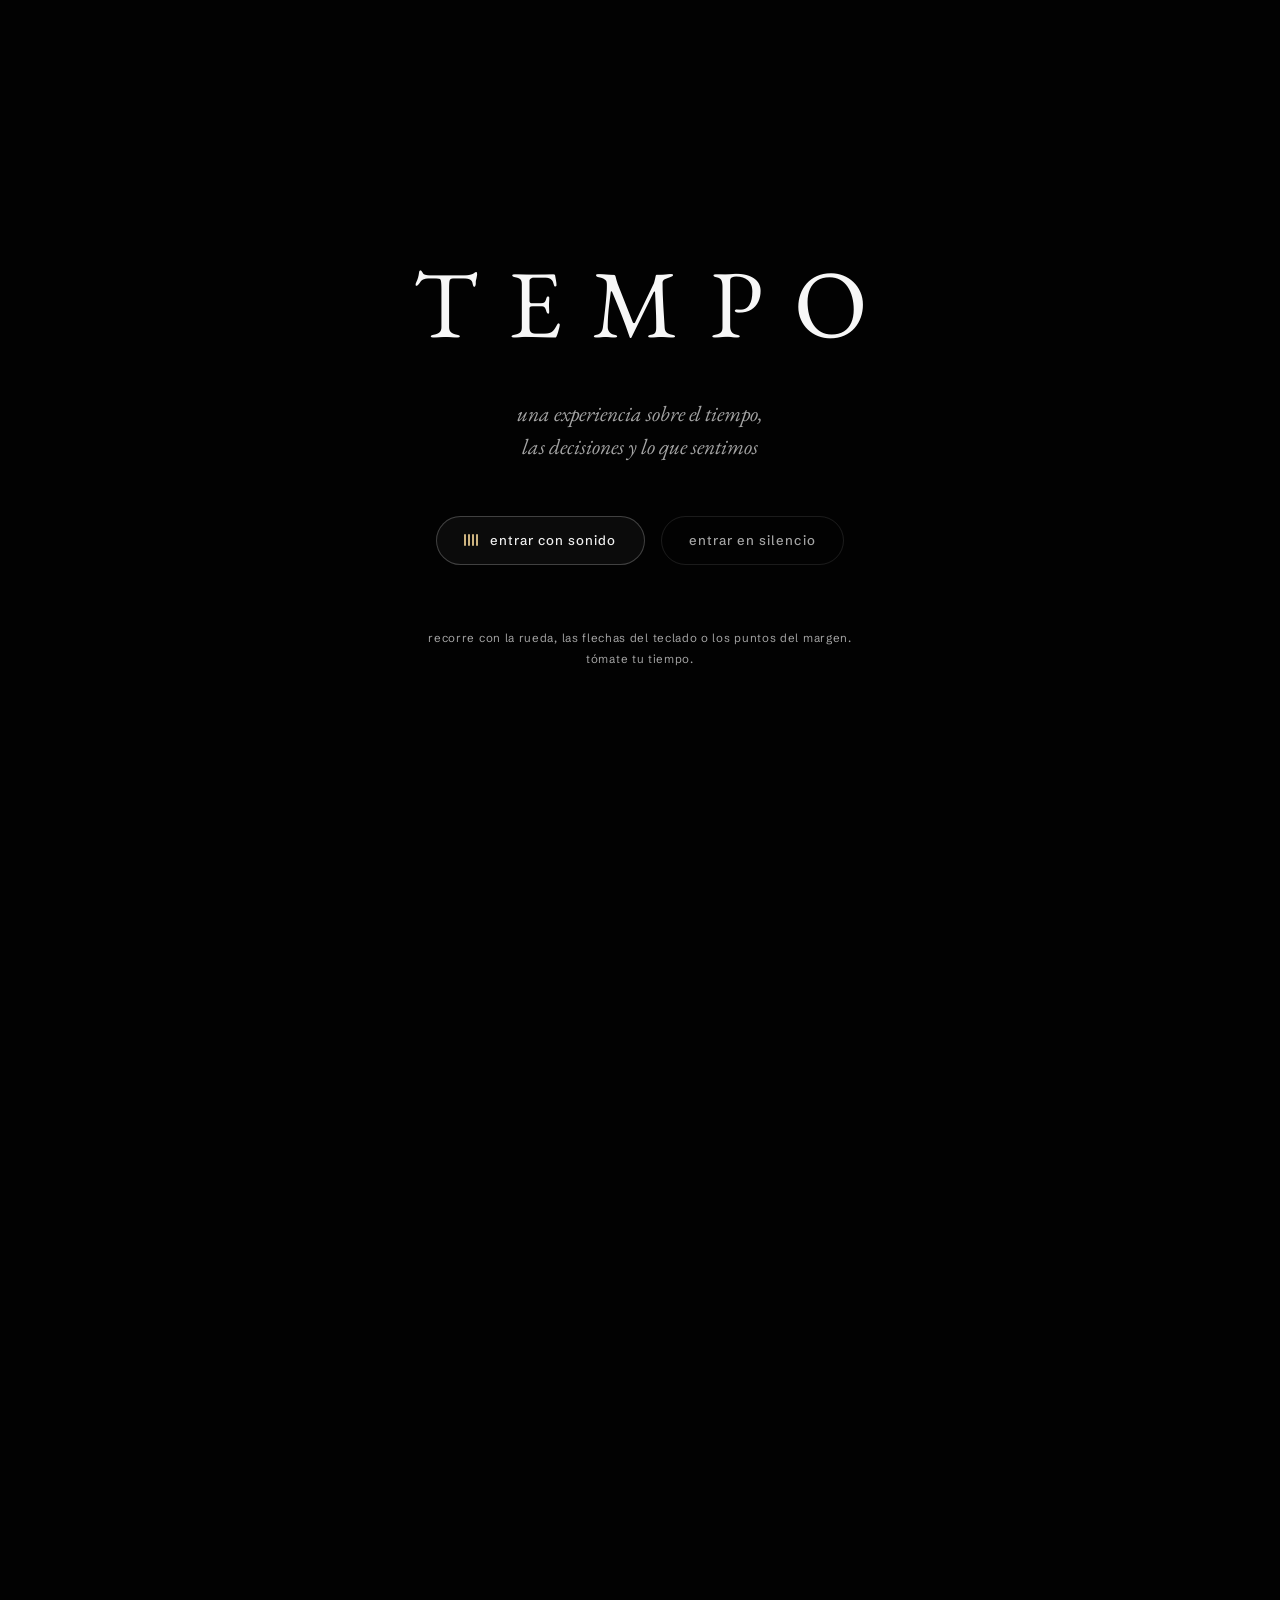
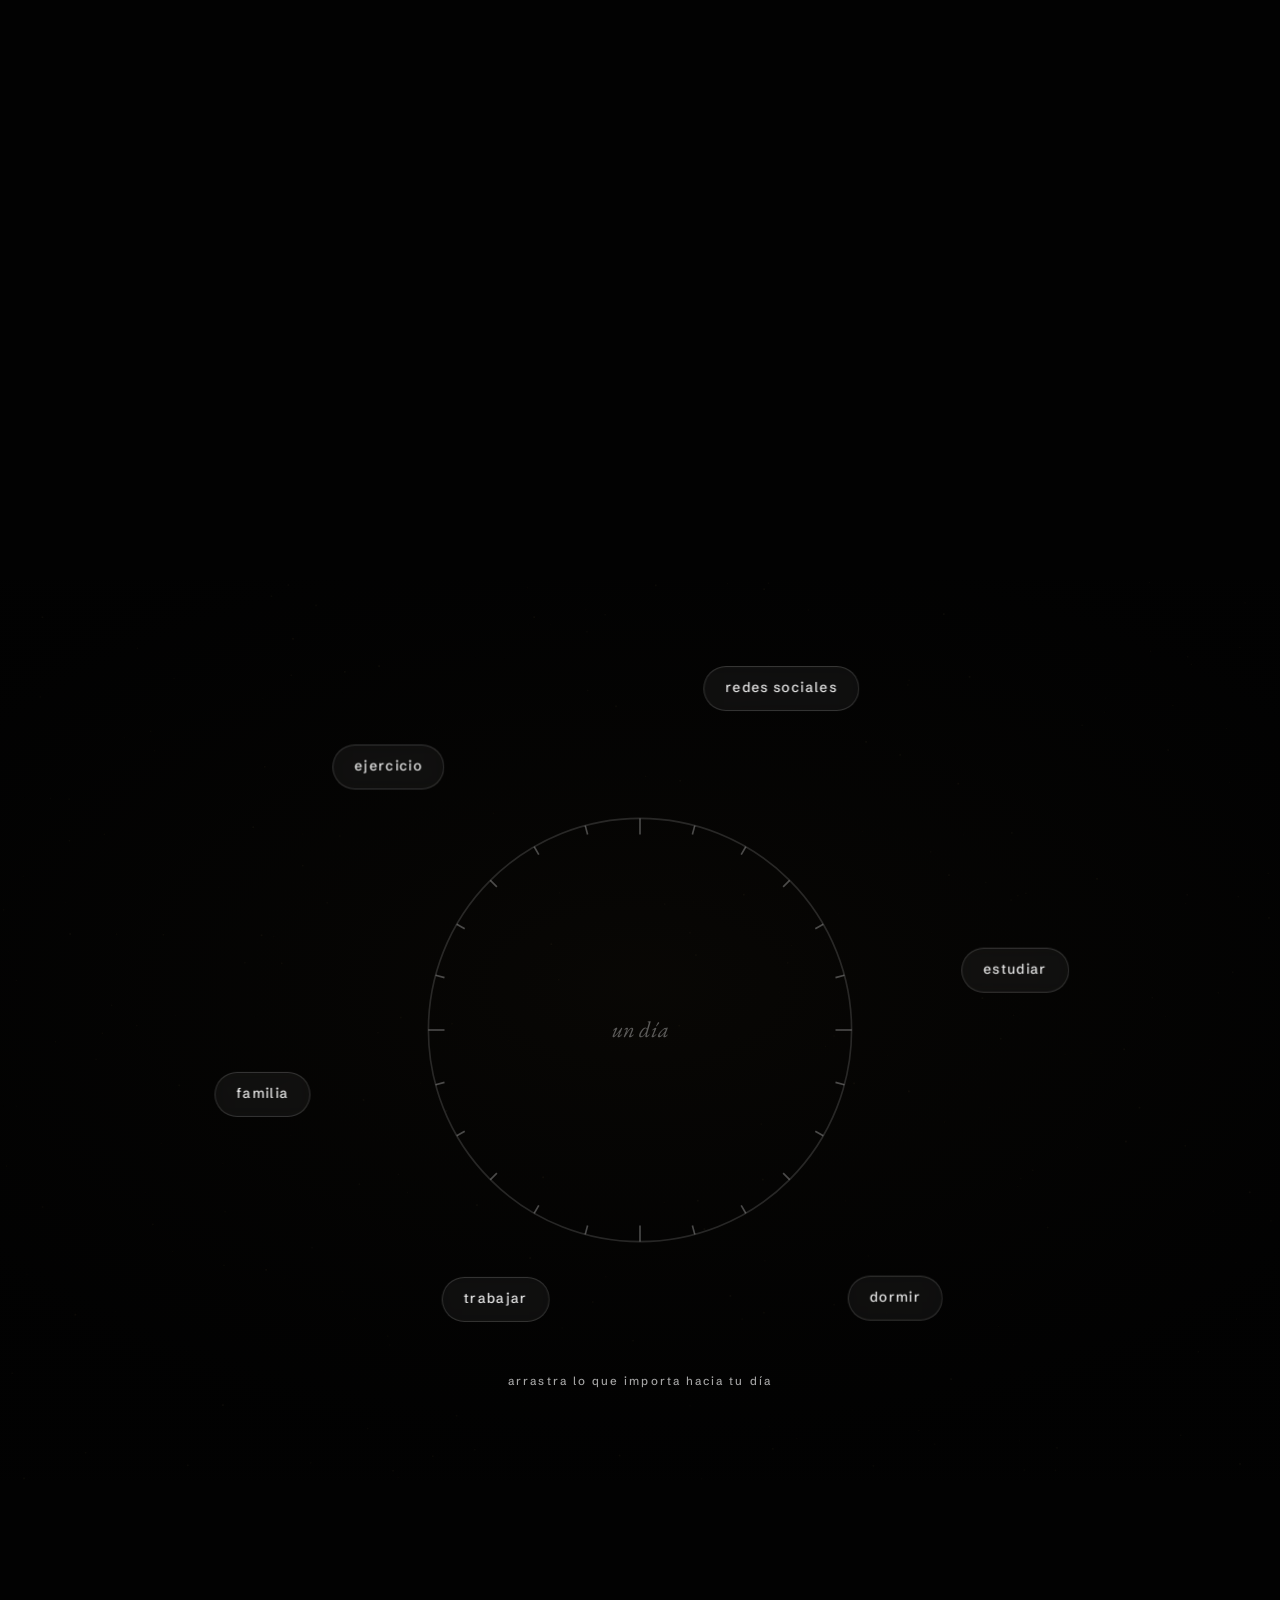
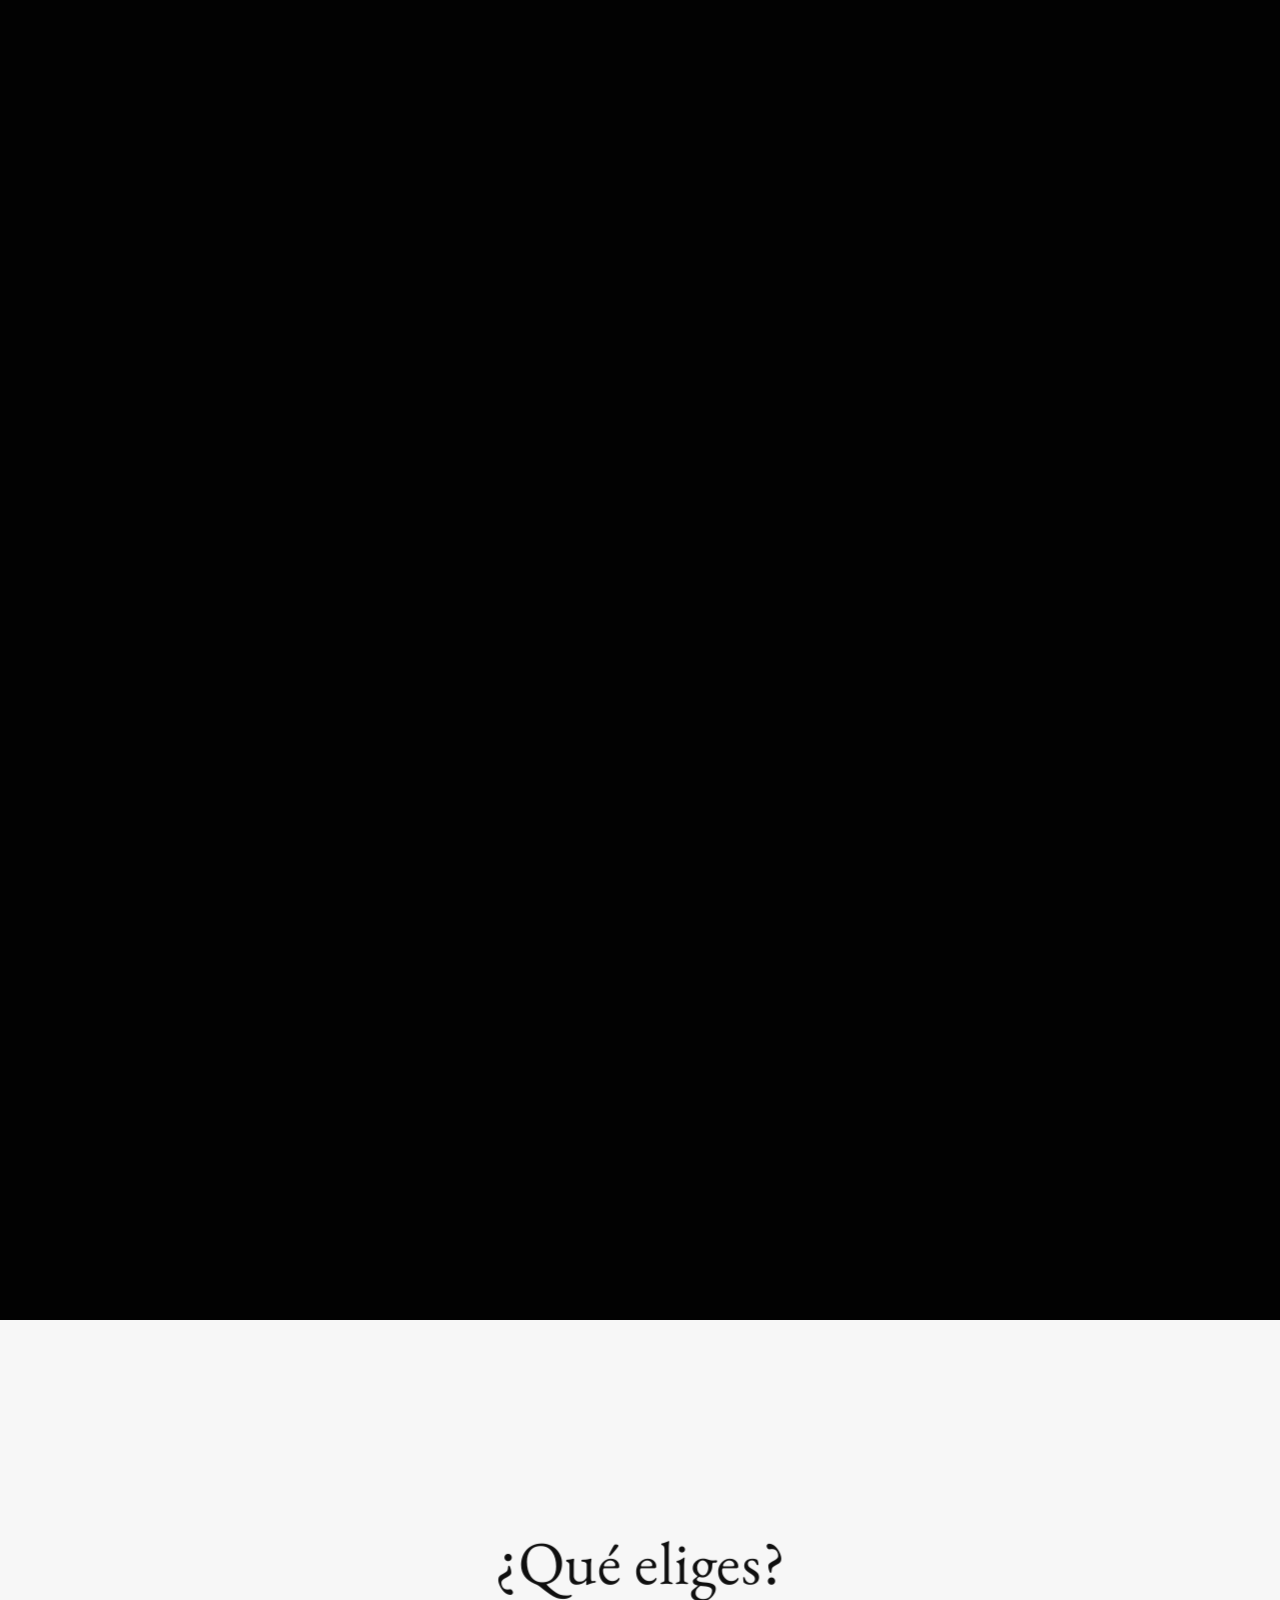
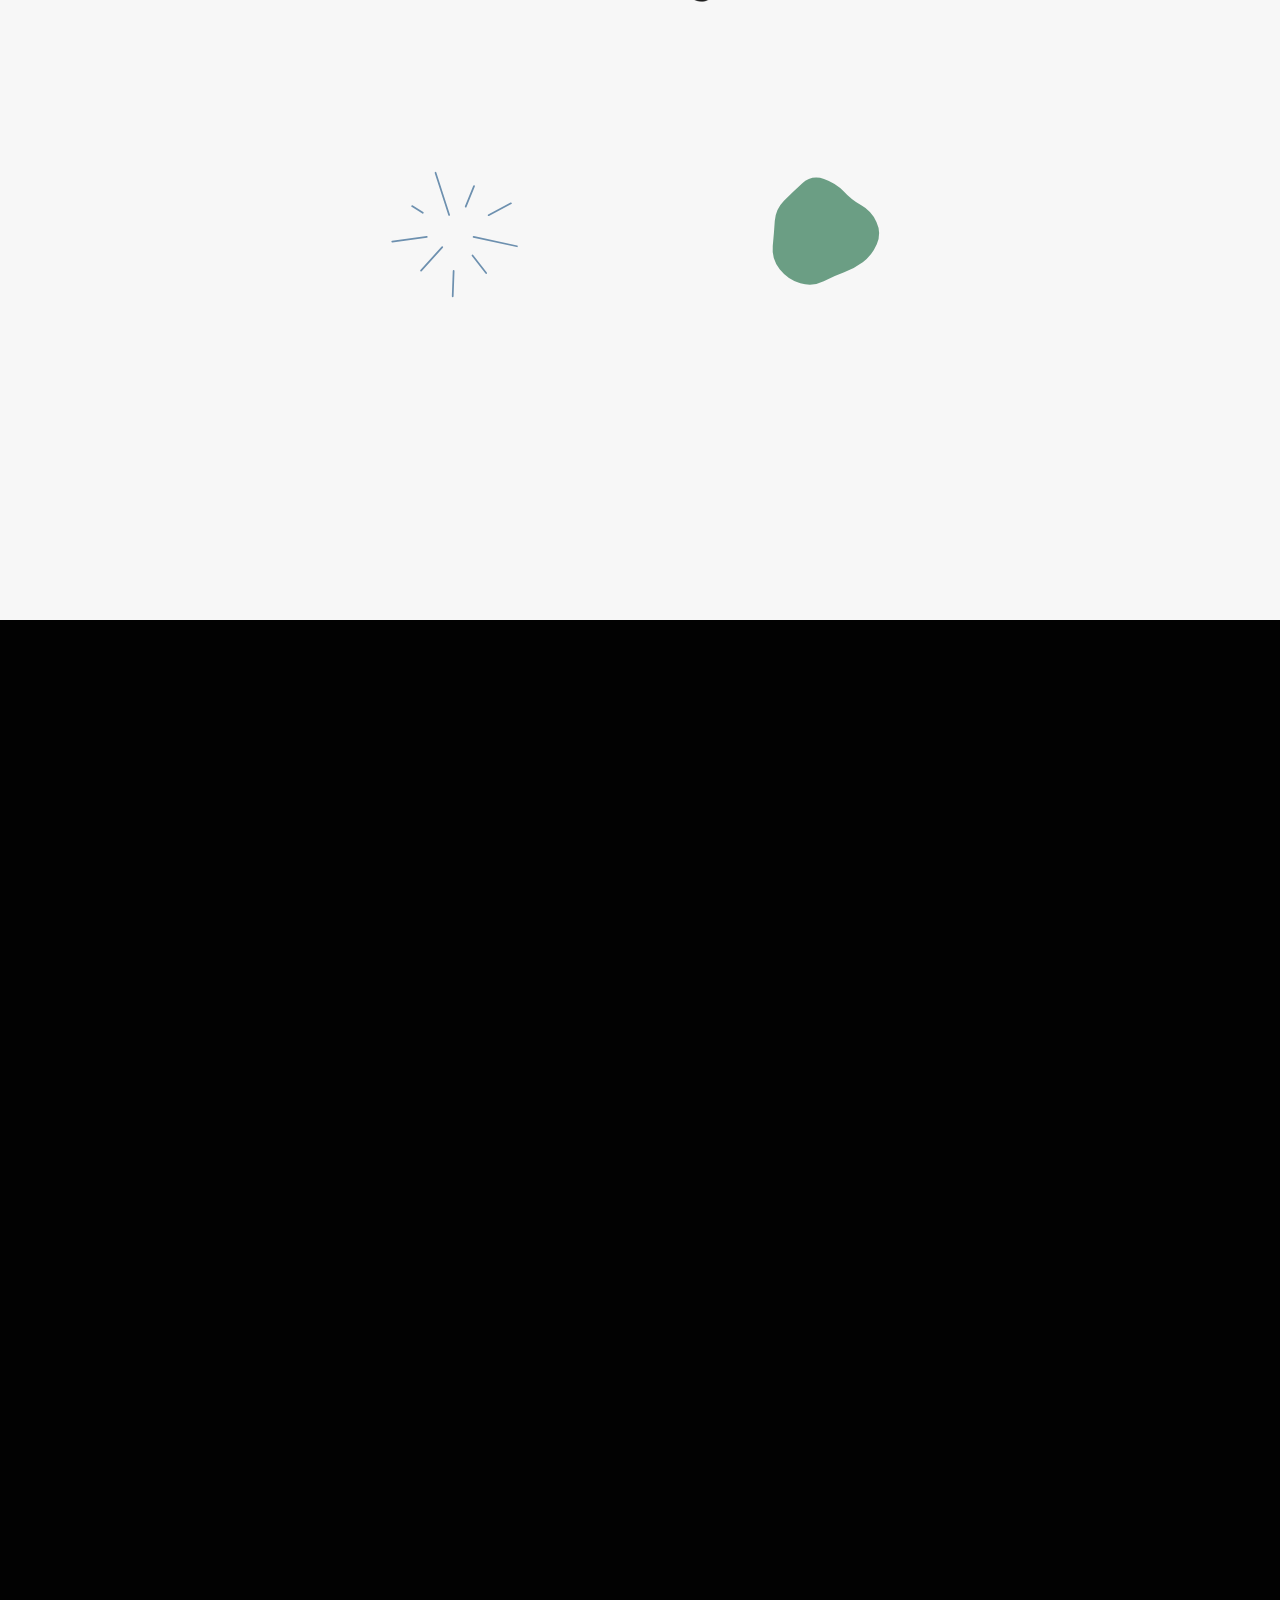
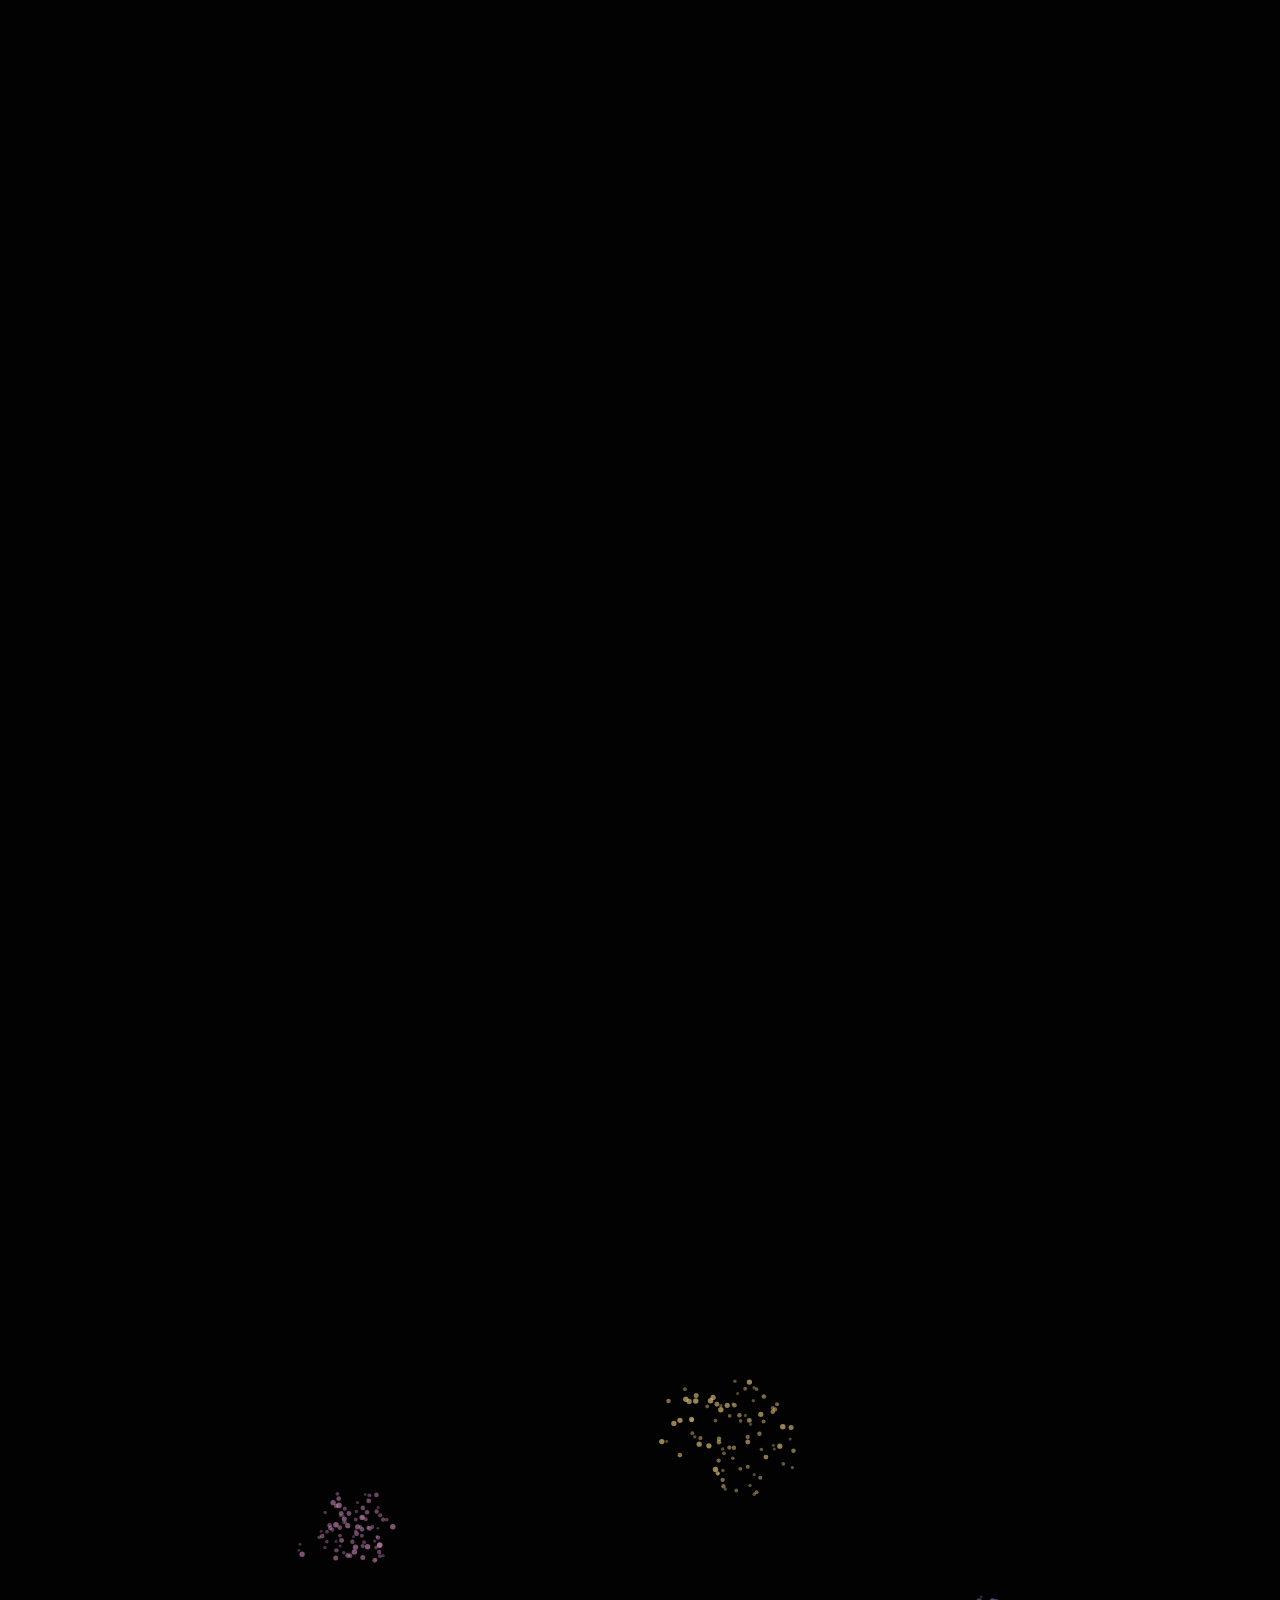
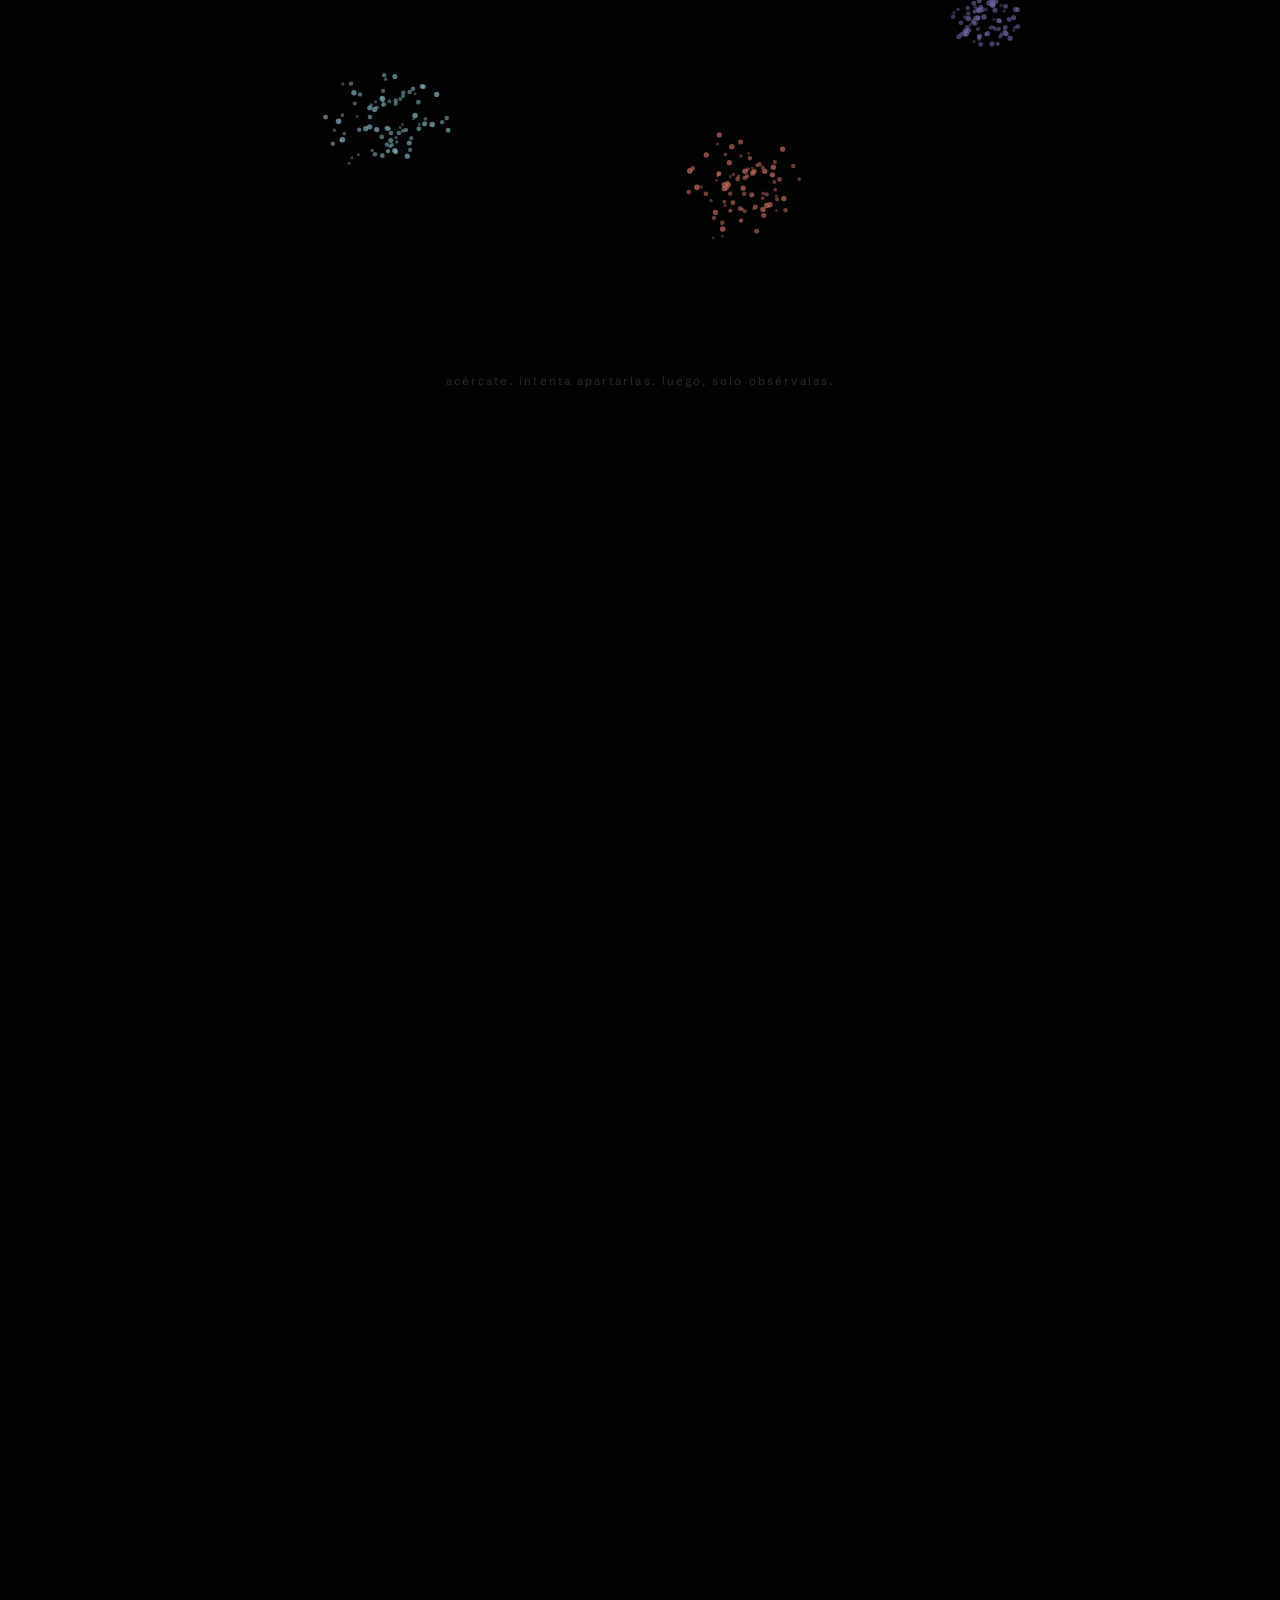
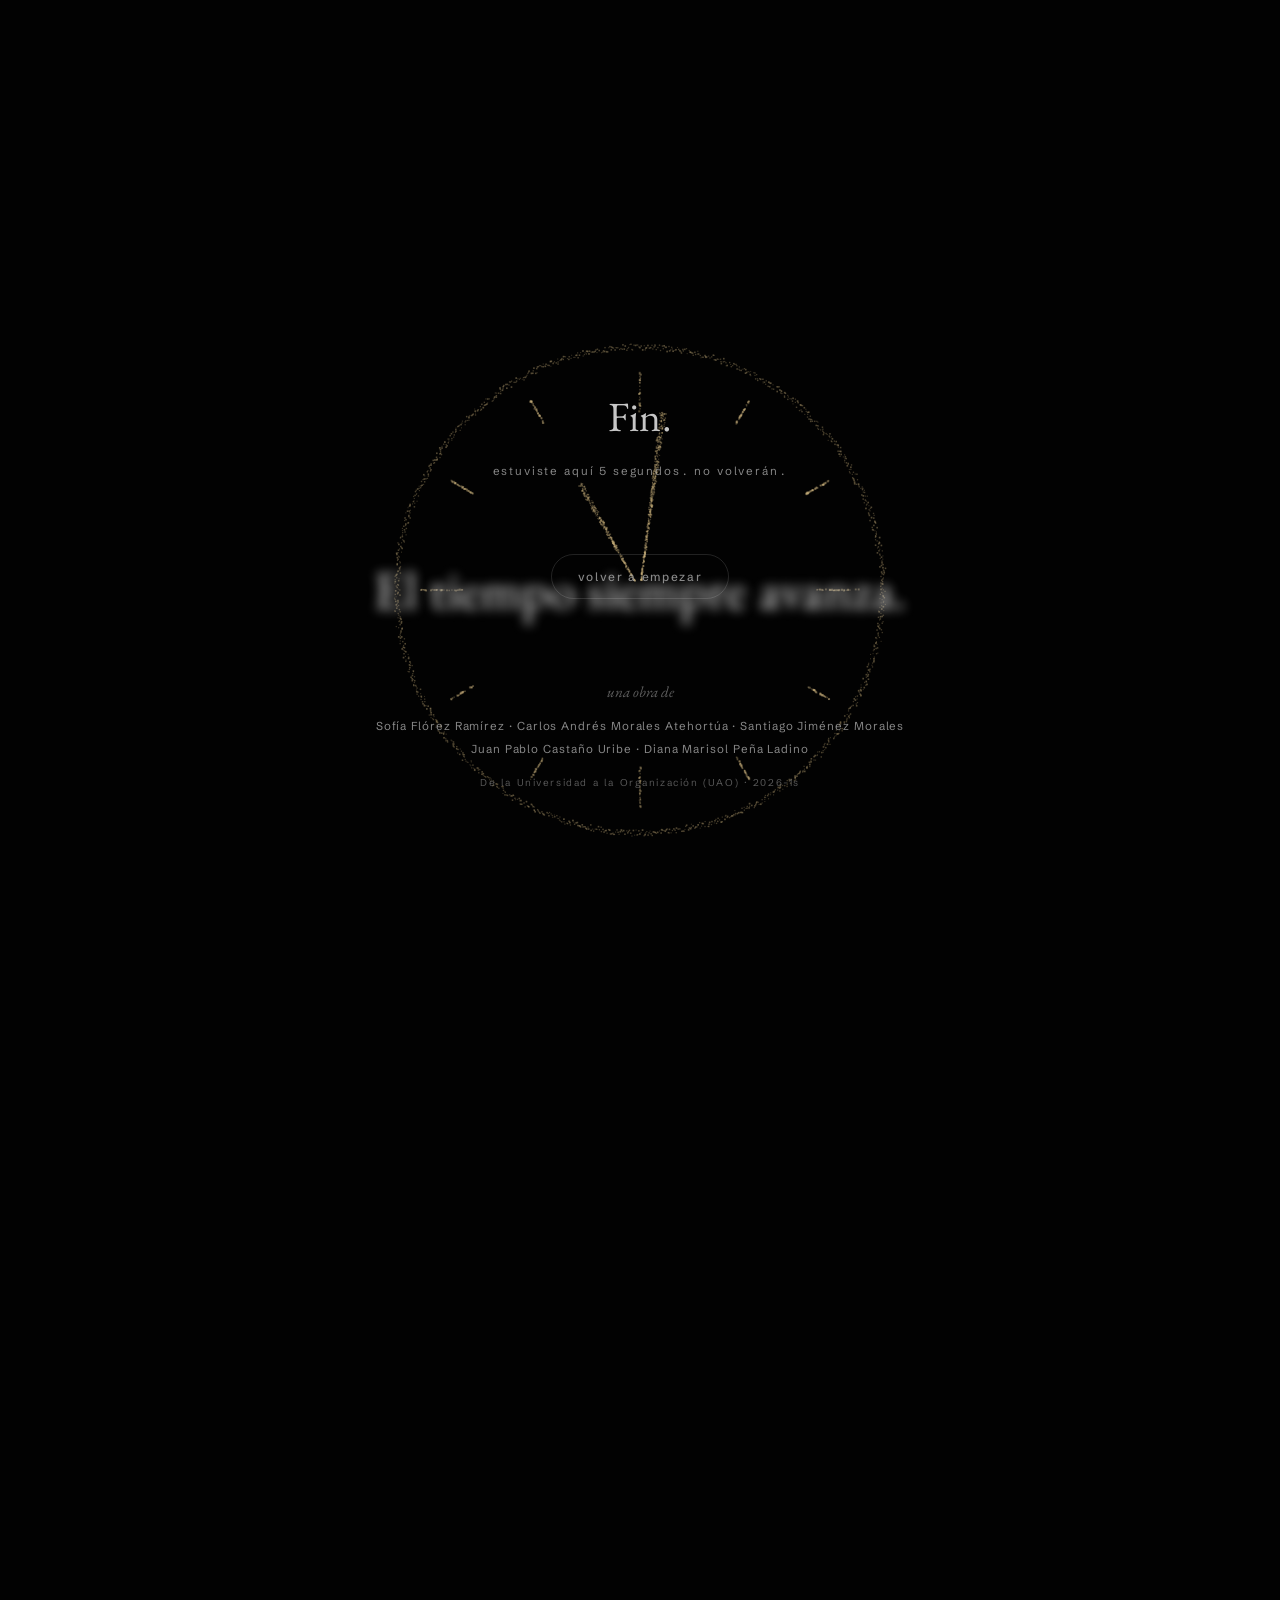
==== commit e5642999: "Créditos del equipo en el cierre y README con guion de presentación Co-Authored-By: Claude Fable 5 <" ====
--- a/index.html
+++ b/index.html
@@ -103,6 +103,14 @@
           <p class="phrase phrase--fin">Fin.</p>
           <p class="final-seconds" id="final-seconds"></p>
           <button class="restart" id="restart" type="button">volver a empezar</button>
+          <div class="credits">
+            <p class="credits__title">una obra de</p>
+            <p class="credits__names">
+              Sofía Flórez Ramírez · Carlos Andrés Morales Atehortúa · Santiago Jiménez Morales<br>
+              Juan Pablo Castaño Uribe · Diana Marisol Peña Ladino
+            </p>
+            <p class="credits__course">De la Universidad a la Organización (UAO) · 2026-1s</p>
+          </div>
         </div>
       </div>
     </section>
--- a/css/scenes.css
+++ b/css/scenes.css
@@ -301,6 +301,36 @@
 }
 .restart:hover { color: var(--ink); border-color: oklch(1 0 0 / 0.45); transform: translateY(-2px); }
 
+/* placa de museo: créditos del equipo */
+.credits {
+  margin-top: clamp(2.5rem, 7vh, 4.5rem);
+  text-align: center;
+}
+
+.credits__title {
+  font-style: italic;
+  font-size: 0.95rem;
+  color: oklch(0.55 0 0);
+}
+
+.credits__names {
+  margin-top: 0.7rem;
+  font-family: var(--sans);
+  font-size: 0.72rem;
+  font-weight: 400;
+  letter-spacing: 0.08em;
+  line-height: 2;
+  color: var(--muted);
+}
+
+.credits__course {
+  margin-top: 0.9rem;
+  font-family: var(--sans);
+  font-size: 0.62rem;
+  letter-spacing: 0.16em;
+  color: oklch(0.52 0 0);
+}
+
 /* ════════════════════ Responsive ════════════════════ */
 
 @media (max-width: 640px) {
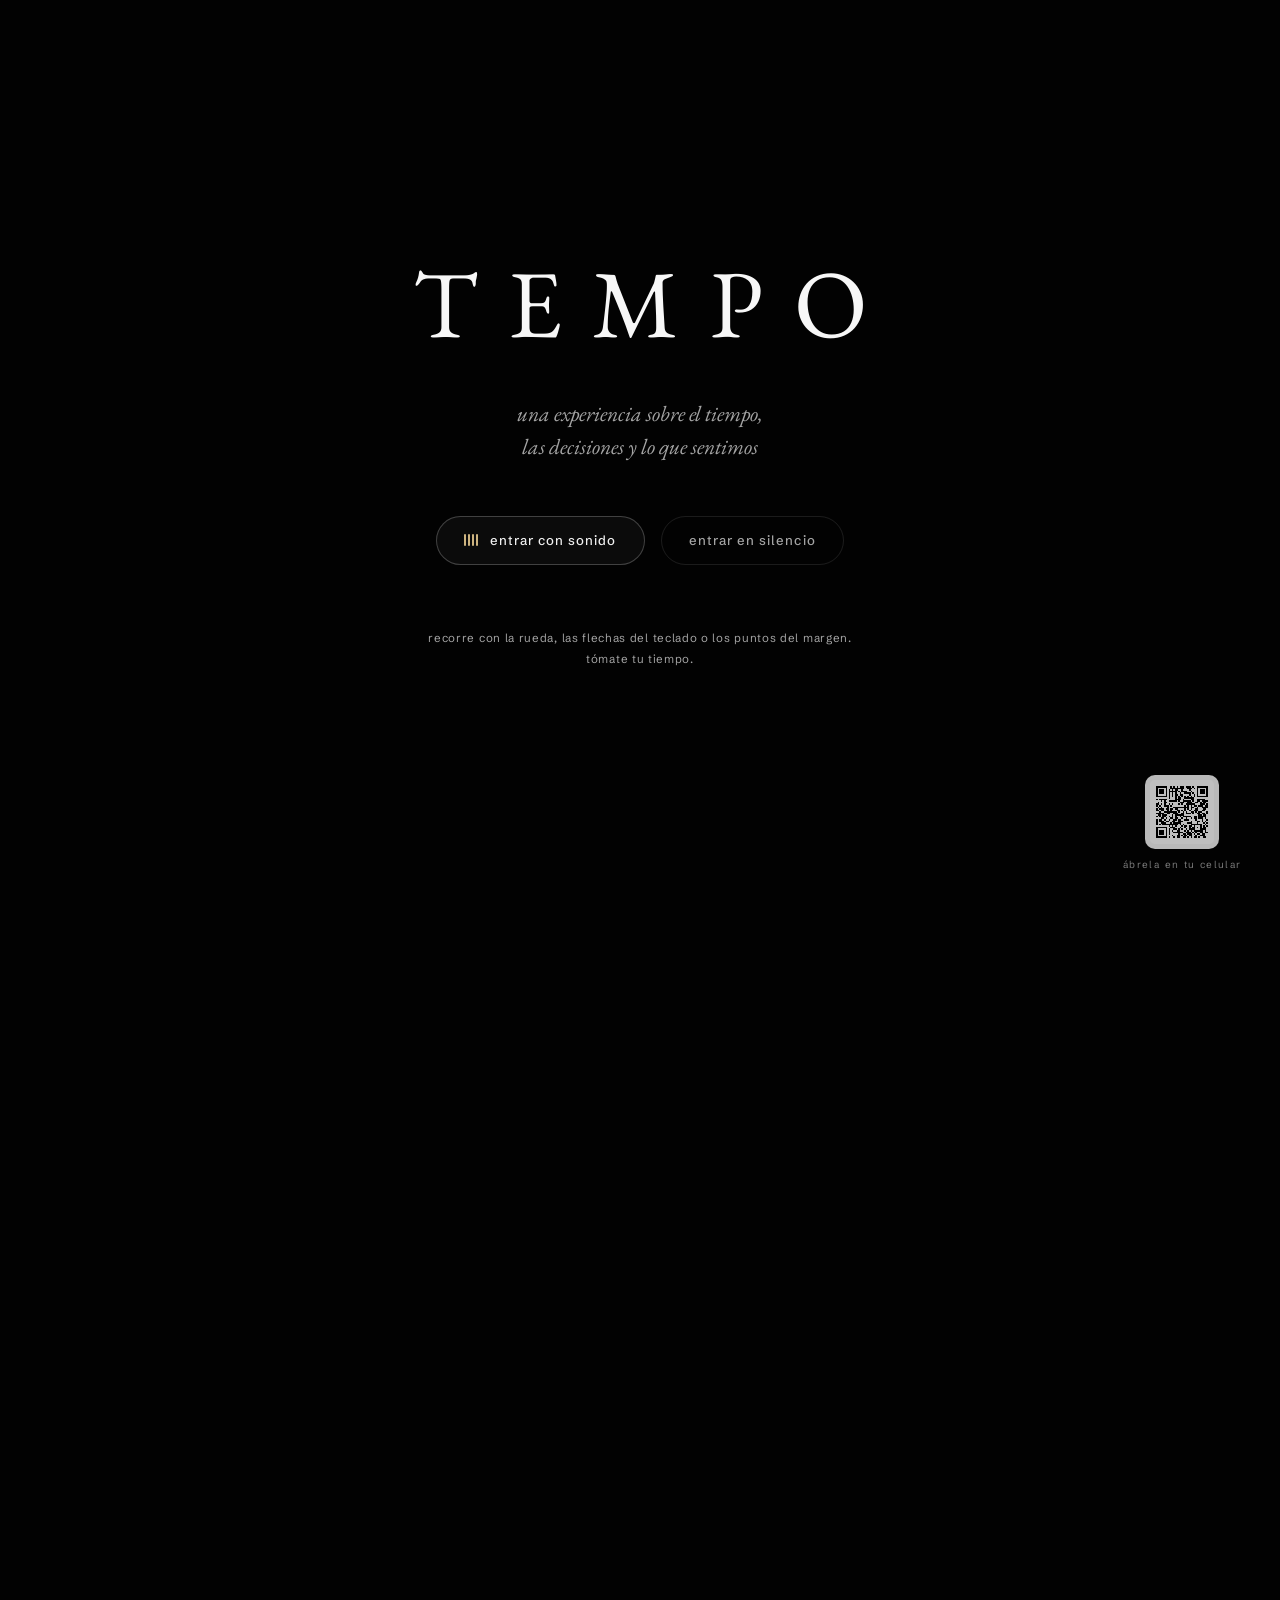
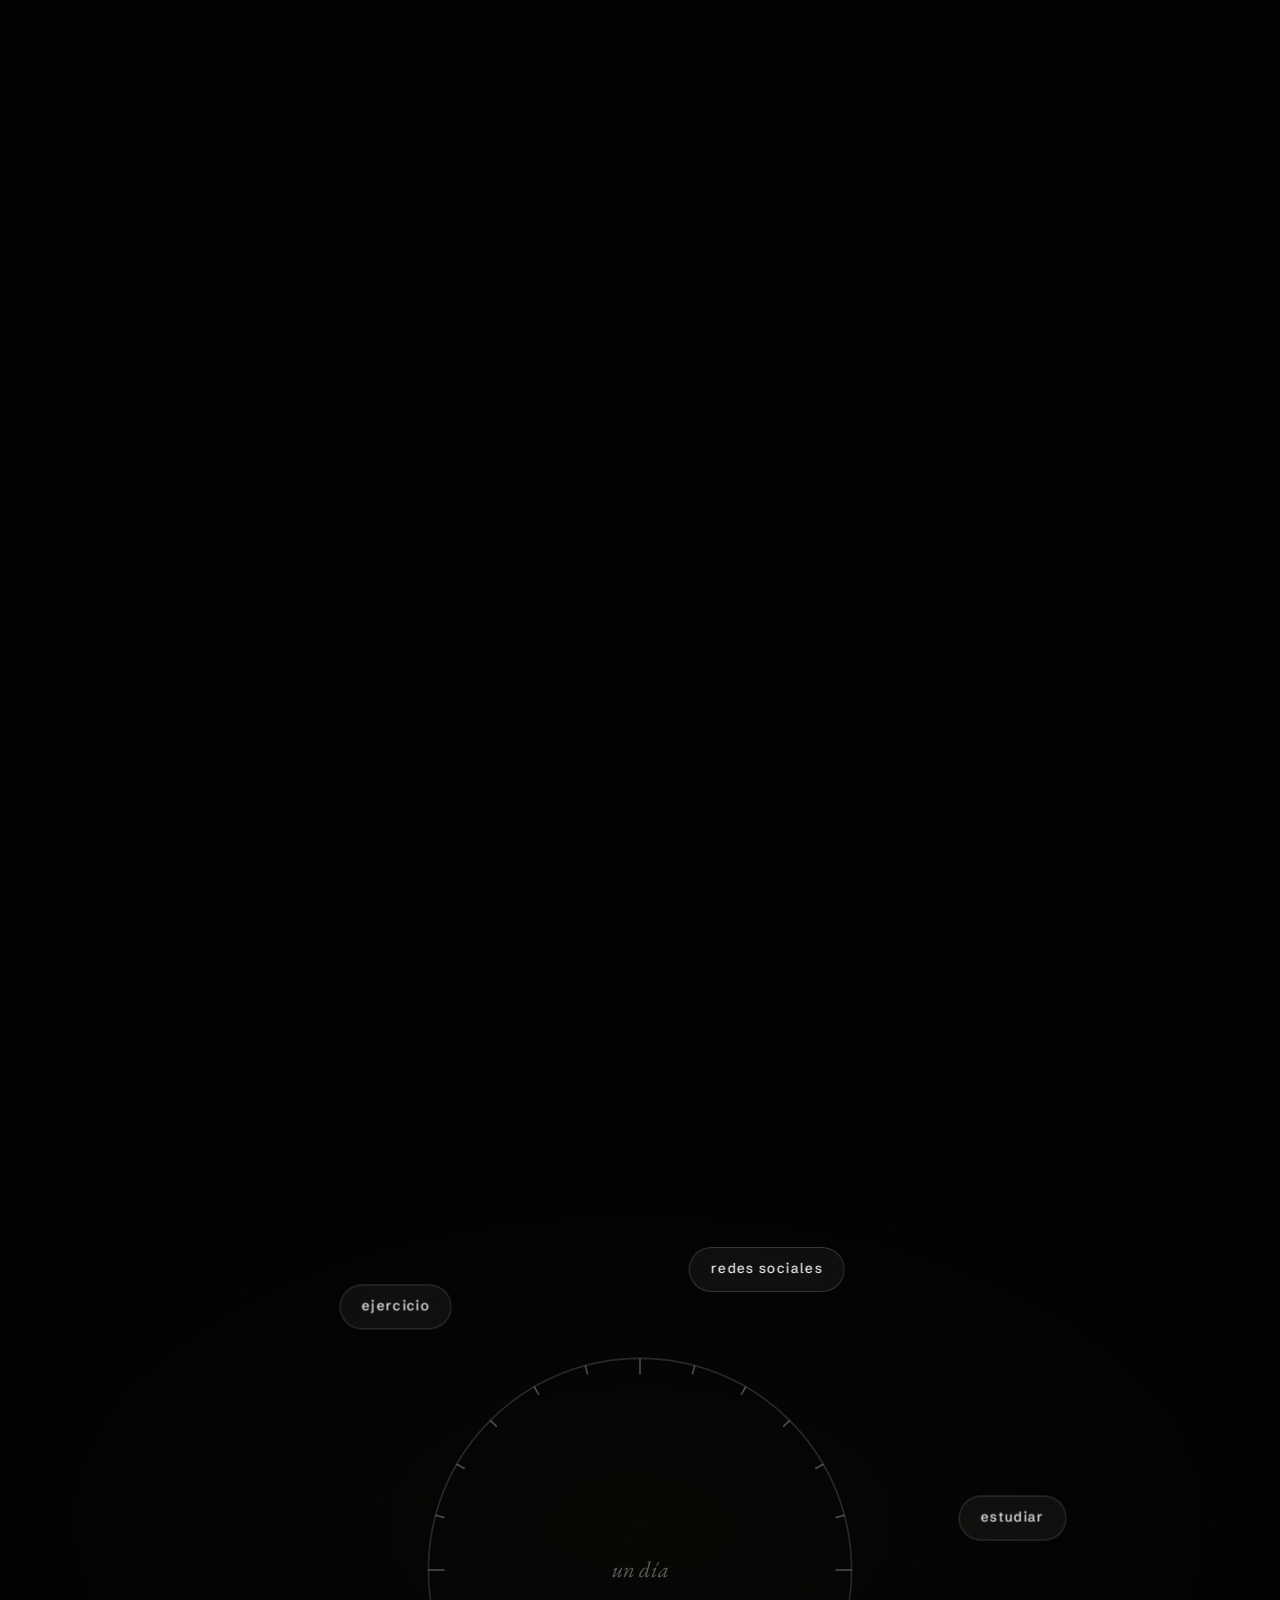
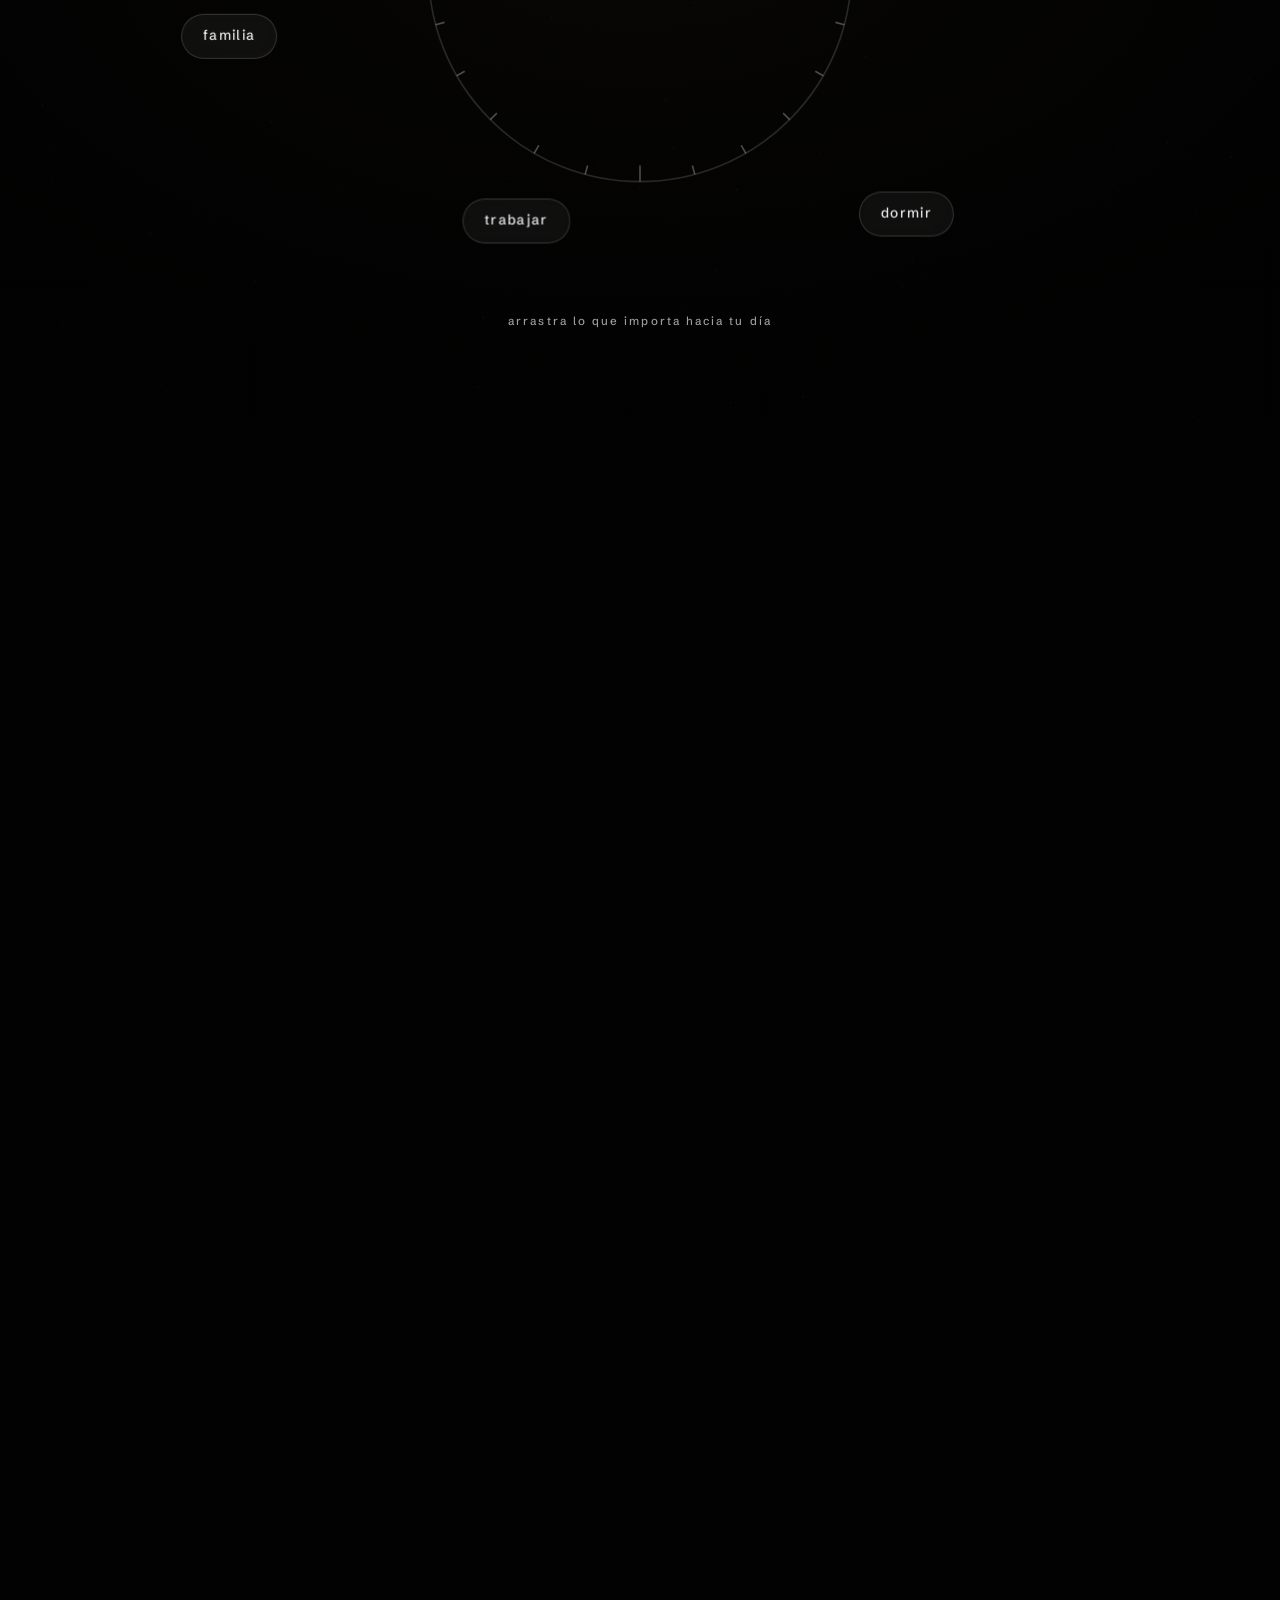
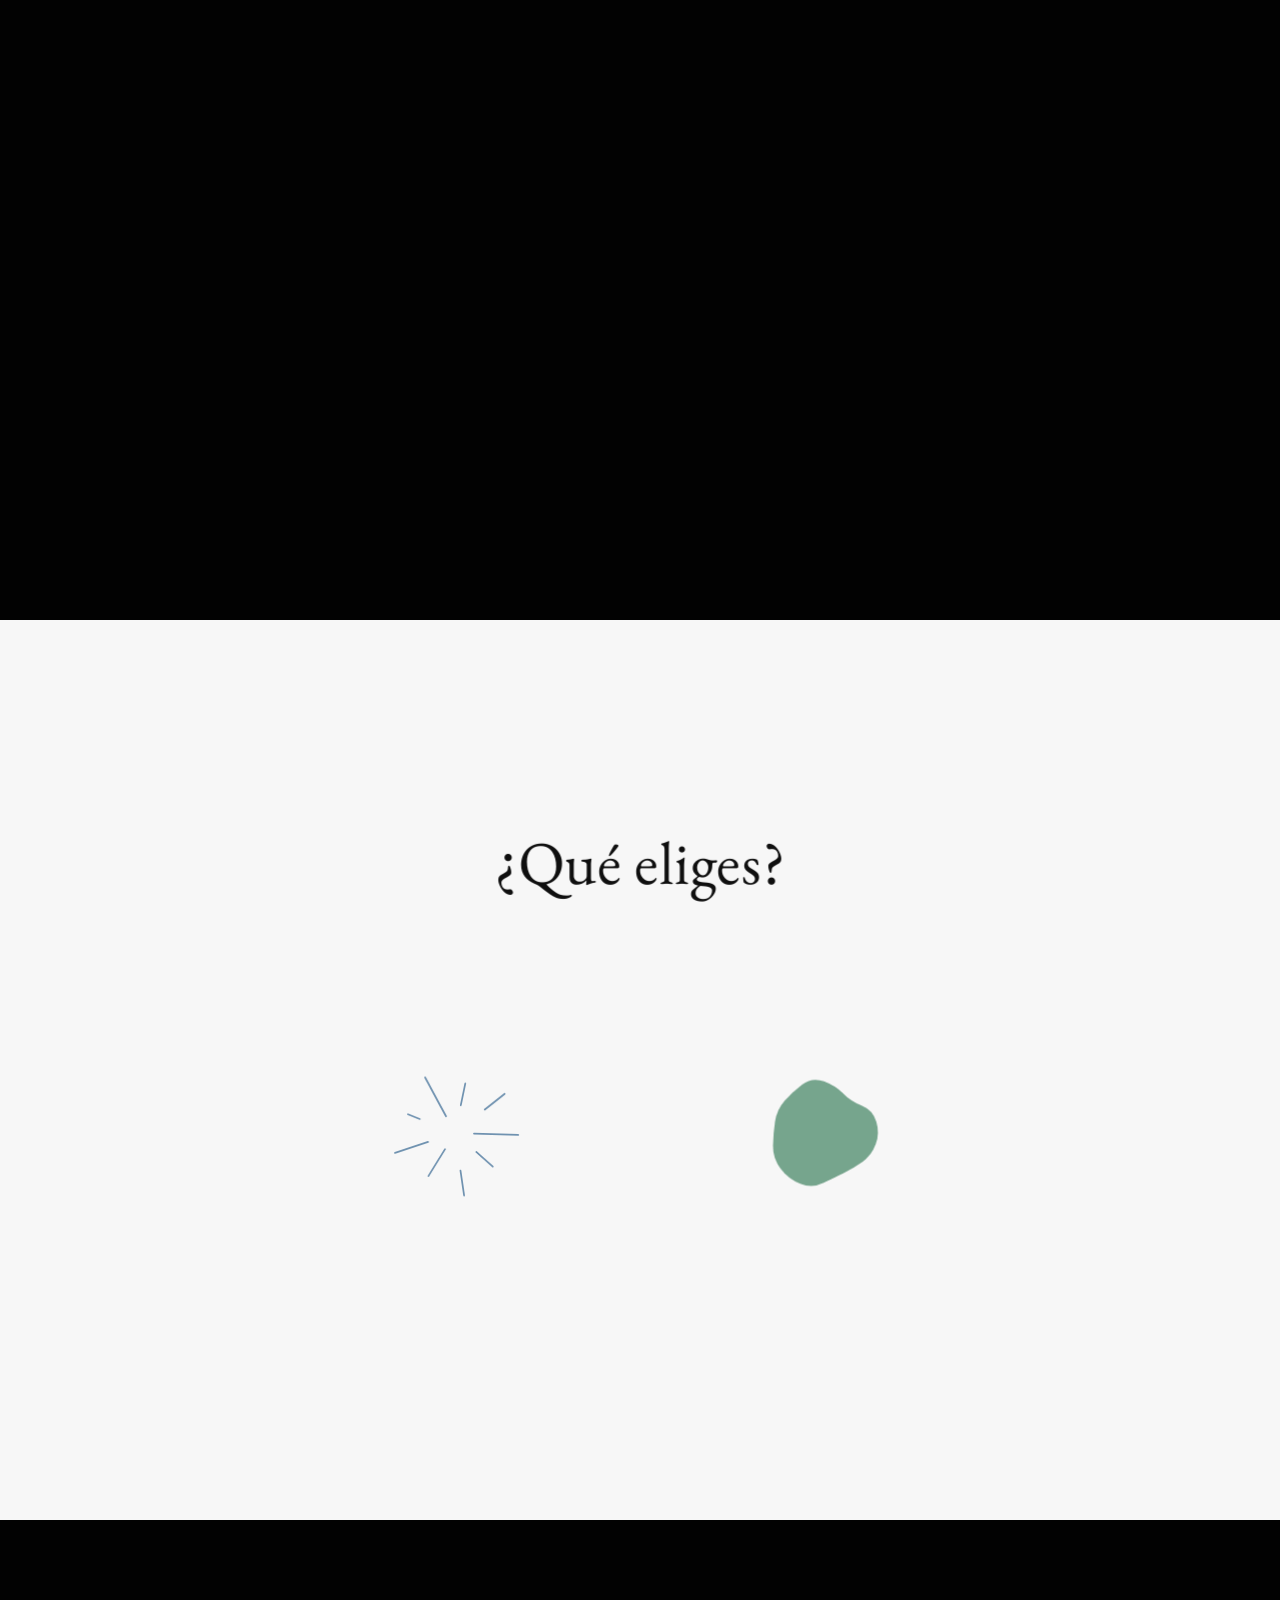
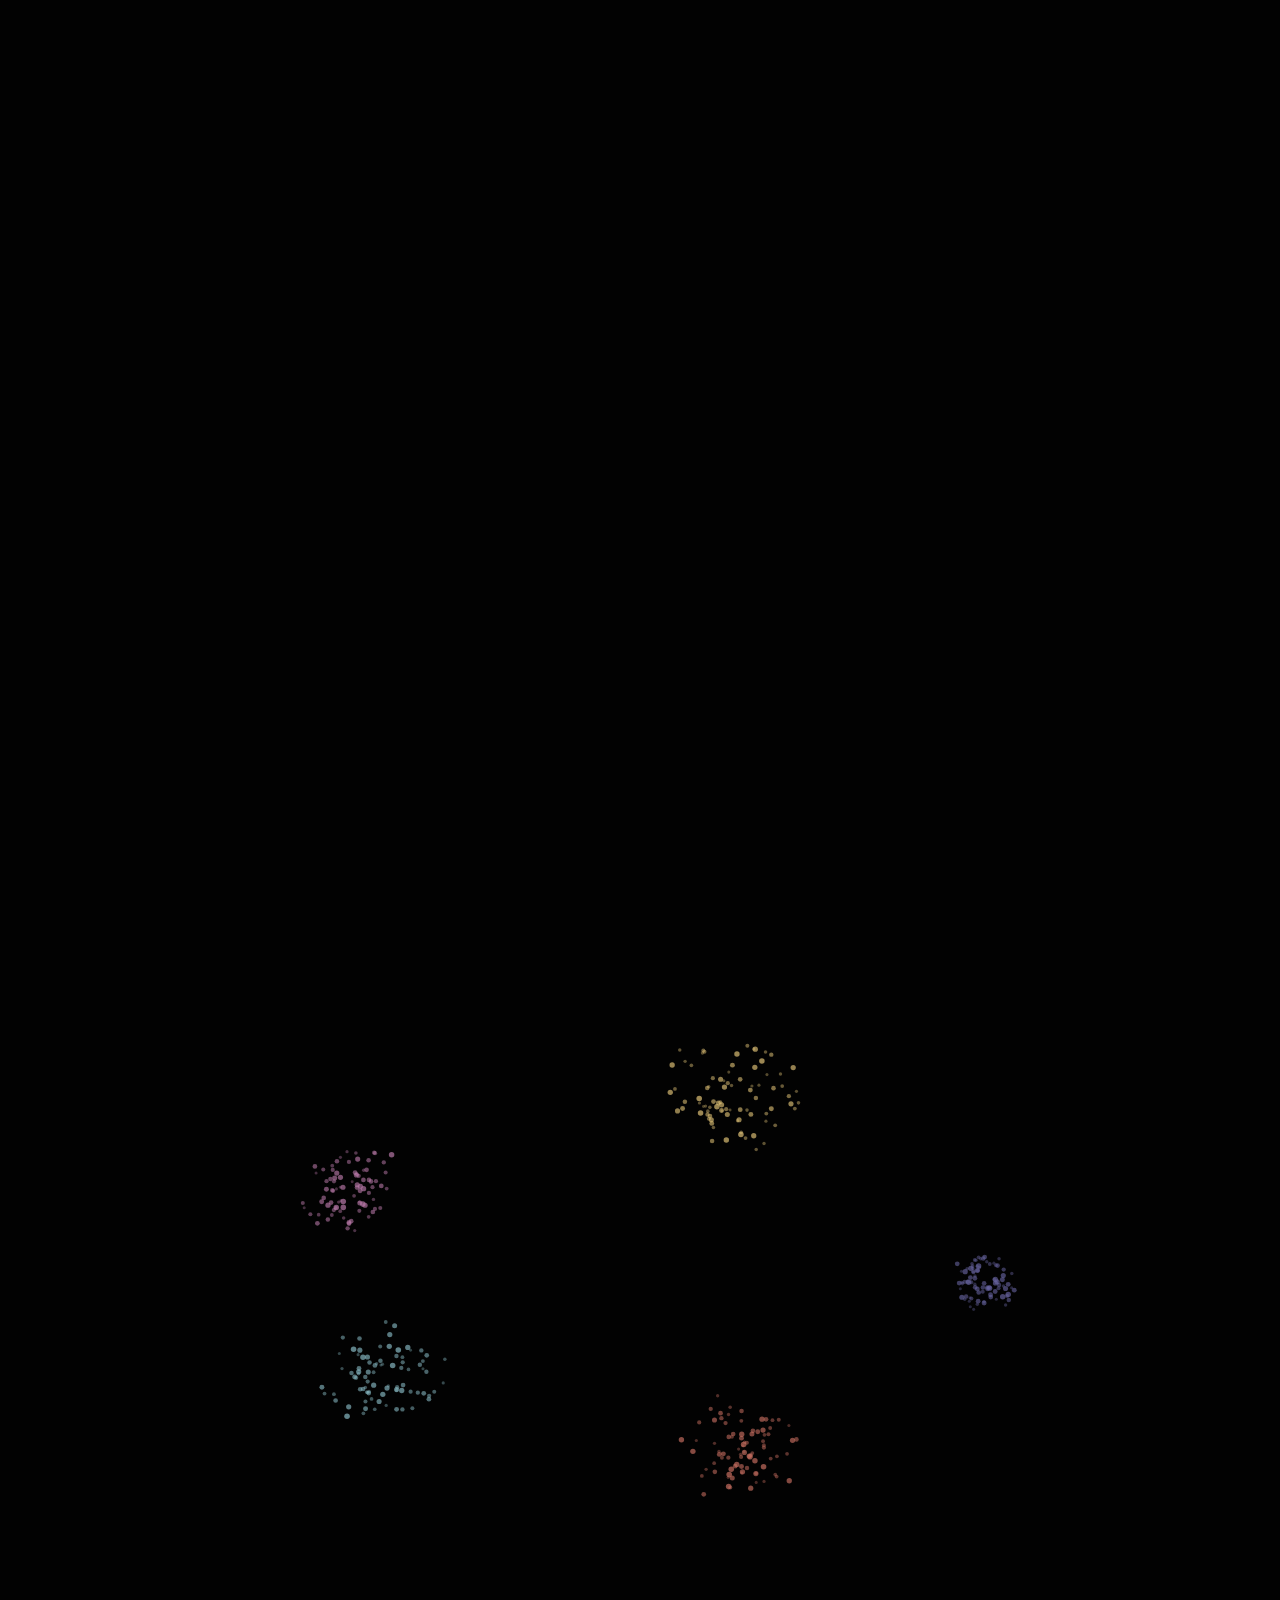
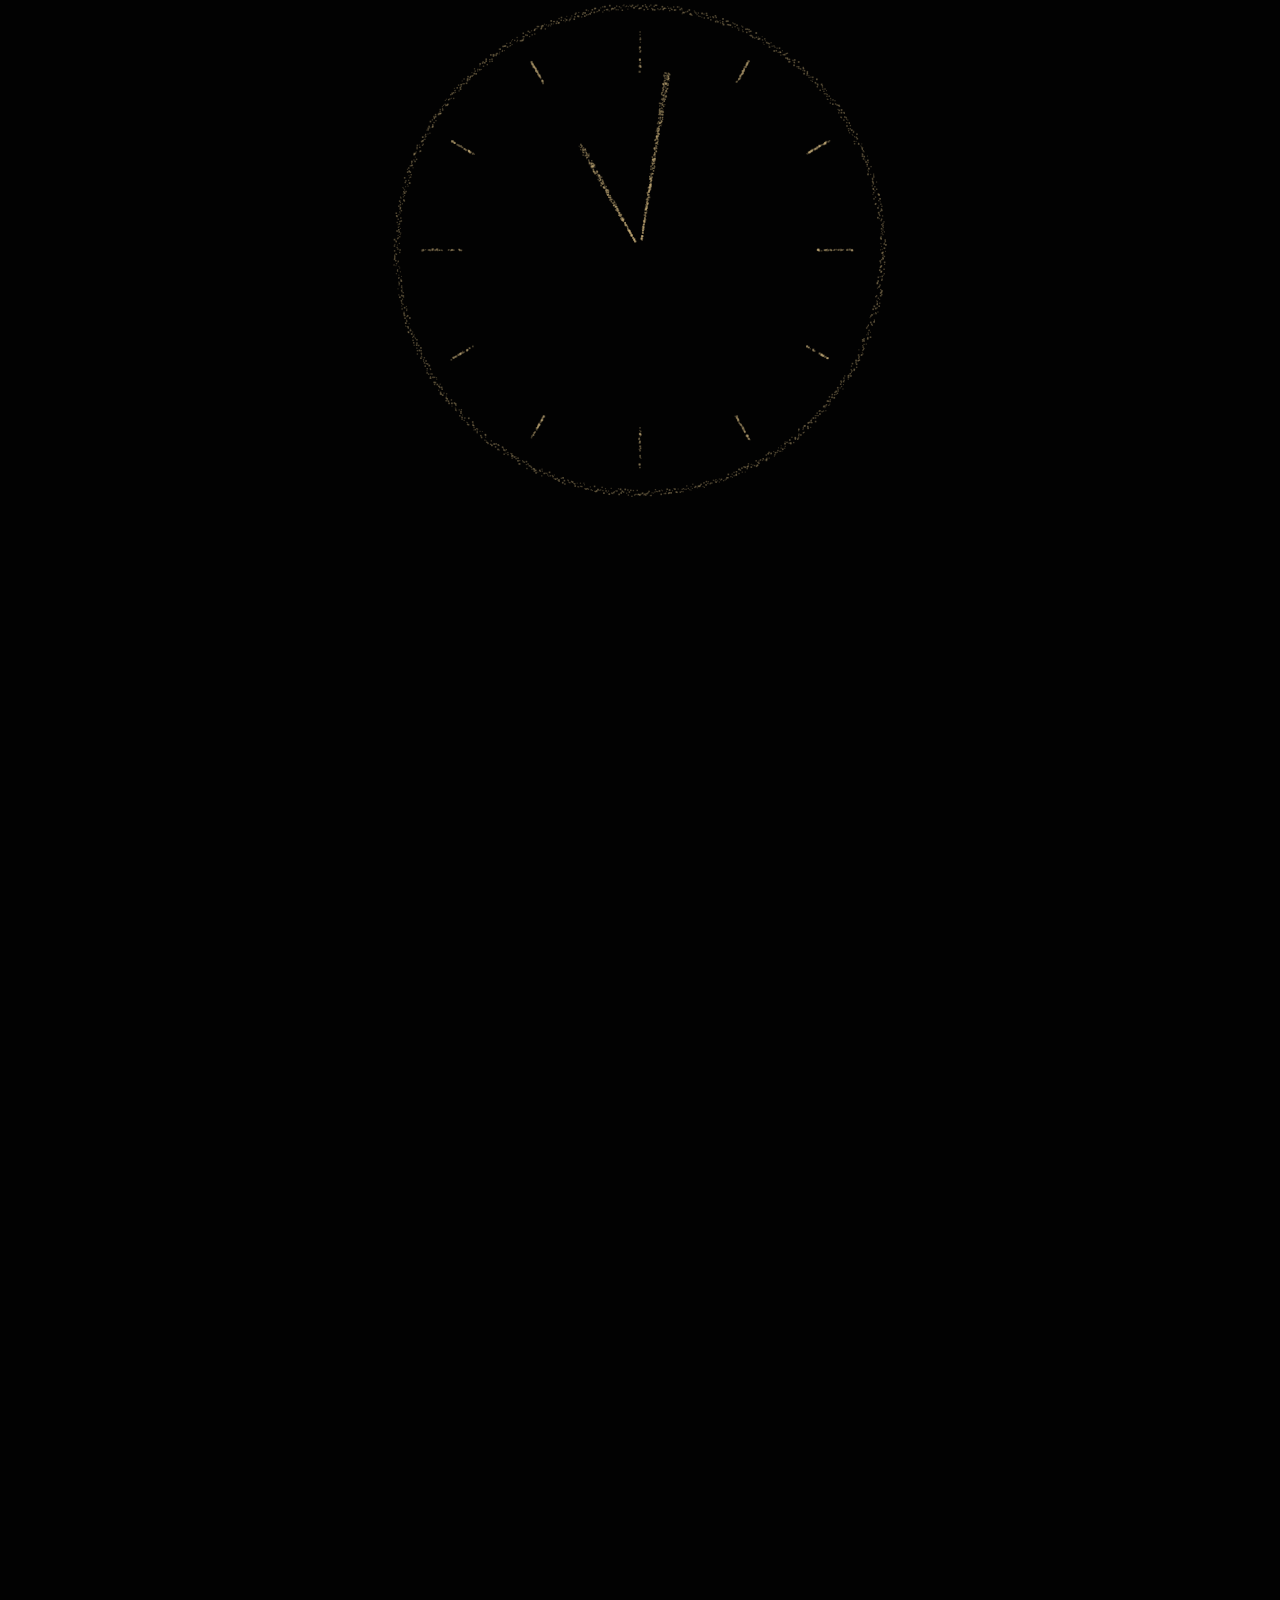
==== commit 2ea8edcf: "Fase 2: juego de horas en escena II, autoavance, guía persistente, botón ▸, contador final gigante, " ====
--- a/index.html
+++ b/index.html
@@ -27,6 +27,10 @@
       </div>
       <p class="entry__hint">recorre con la rueda, las flechas del teclado o los puntos del margen.<br>tómate tu tiempo.</p>
     </div>
+    <a class="entry__qr" href="qr.html" title="Ver el código QR en grande">
+      <img src="assets/qr.svg" alt="Código QR para abrir la obra en tu celular" width="74" height="74">
+      <span>ábrela en tu celular</span>
+    </a>
   </div>
 
   <main id="experience" aria-label="Obra interactiva">
@@ -47,8 +51,11 @@
         <svg class="day-ring" id="day-ring" viewBox="0 0 100 100" aria-hidden="true">
           <circle class="day-ring__circle" cx="50" cy="50" r="46"></circle>
           <g class="day-ring__ticks" id="day-ring-ticks"></g>
+          <g class="day-ring__arcs" id="day-arcs"></g>
         </svg>
         <p class="day-ring__label" id="day-ring-label">un día</p>
+        <p class="day-hours" id="day-hours" aria-hidden="true"></p>
+        <p class="day-result" id="gestion-result"></p>
         <div class="tasks" id="tasks" aria-label="Arrastra las tareas hacia el día">
           <button class="task" data-task="redes"   type="button">redes sociales</button>
           <button class="task" data-task="estudio" type="button">estudiar</button>
@@ -101,6 +108,7 @@
         <p class="phrase phrase--gracias" id="final-gracias">Gracias.</p>
         <div class="final-end" id="final-end">
           <p class="phrase phrase--fin">Fin.</p>
+          <p class="final-count" aria-hidden="true"><span id="final-count-num">0</span></p>
           <p class="final-seconds" id="final-seconds"></p>
           <button class="restart" id="restart" type="button">volver a empezar</button>
           <div class="credits">
@@ -110,6 +118,7 @@
               Juan Pablo Castaño Uribe · Diana Marisol Peña Ladino
             </p>
             <p class="credits__course">De la Universidad a la Organización (UAO) · 2026-1s</p>
+            <img class="credits__qr" src="assets/qr.svg" alt="Código QR de la obra" width="64" height="64">
           </div>
         </div>
       </div>
@@ -125,6 +134,20 @@
   </button>
 
   <p class="seconds" id="seconds" aria-hidden="true"></p>
+  <span class="auto-badge" id="auto-badge" aria-hidden="true">auto</span>
+
+  <!-- guía persistente: qué hacer en la escena actual -->
+  <p class="guide" id="guide" aria-live="polite"></p>
+
+  <!-- baja para continuar -->
+  <div class="scroll-down" id="scroll-down" aria-hidden="true">
+    <svg viewBox="0 0 16 16" aria-hidden="true"><path d="M3 6 L8 11 L13 6" fill="none" stroke="currentColor" stroke-width="1.2" stroke-linecap="round" stroke-linejoin="round"/></svg>
+  </div>
+
+  <!-- siguiente escena, estilo juego -->
+  <button class="next-btn" id="next-btn" type="button" aria-label="Ir a la siguiente escena">
+    <svg viewBox="0 0 16 16" aria-hidden="true"><path id="next-btn-icon" d="M6 3 L11 8 L6 13" fill="none" stroke="currentColor" stroke-width="1.3" stroke-linecap="round" stroke-linejoin="round"/></svg>
+  </button>
 
   <canvas class="grain" id="grain" aria-hidden="true"></canvas>
 
--- a/css/base.css
+++ b/css/base.css
@@ -174,6 +174,32 @@
   opacity: 0;
 }
 
+/* QR en el umbral: para que el salón entre desde el celular */
+.entry__qr {
+  position: absolute;
+  right: clamp(1rem, 3vw, 2.4rem);
+  bottom: clamp(1rem, 3vh, 2.4rem);
+  display: flex;
+  flex-direction: column;
+  align-items: center;
+  gap: 0.55rem;
+  text-decoration: none;
+  opacity: 0.75;
+  transition: opacity 0.5s var(--ease-out), transform 0.5s var(--ease-out);
+}
+.entry__qr:hover { opacity: 1; transform: translateY(-2px); }
+.entry__qr img {
+  border-radius: 10px;
+  background: var(--white);
+  padding: 5px;
+}
+.entry__qr span {
+  font-family: var(--sans);
+  font-size: 0.62rem;
+  letter-spacing: 0.14em;
+  color: var(--muted);
+}
+
 /* ════════════════════ UI fija ════════════════════ */
 
 /* puntos de escena (línea de tiempo de presentación) */
@@ -269,6 +295,86 @@
   pointer-events: none;
 }
 
+/* insignia del modo automático */
+.auto-badge {
+  position: fixed;
+  right: clamp(1rem, 2.5vw, 2rem);
+  bottom: calc(clamp(1rem, 3vh, 2rem) + 1.5rem);
+  z-index: var(--z-ui);
+  font-family: var(--sans);
+  font-size: 0.6rem;
+  letter-spacing: 0.22em;
+  color: currentColor;
+  opacity: 0;
+  transition: opacity 0.8s var(--ease-out);
+  pointer-events: none;
+}
+.auto-badge.is-on { opacity: 0.5; }
+
+/* guía persistente de esquina */
+.guide {
+  position: fixed;
+  left: clamp(1rem, 2.5vw, 2rem);
+  bottom: calc(clamp(1rem, 3vh, 2rem) + 3.4rem);
+  z-index: var(--z-ui);
+  max-width: 34ch;
+  font-family: var(--sans);
+  font-size: 0.68rem;
+  font-weight: 500;
+  letter-spacing: 0.12em;
+  line-height: 1.7;
+  color: currentColor;
+  opacity: 0;
+  transition: opacity 0.7s var(--ease-out);
+  pointer-events: none;
+}
+.guide.is-visible { opacity: 0.55; }
+
+/* baja para continuar */
+.scroll-down {
+  position: fixed;
+  left: 50%;
+  bottom: clamp(0.9rem, 2.5vh, 1.6rem);
+  transform: translateX(-50%);
+  z-index: var(--z-ui);
+  width: 30px; height: 30px;
+  color: currentColor;
+  opacity: 0;
+  transition: opacity 0.8s var(--ease-out);
+  pointer-events: none;
+}
+.scroll-down.is-visible { opacity: 0.6; }
+.scroll-down svg { width: 100%; height: 100%; animation: dive 2s var(--ease-cinema) infinite; }
+@keyframes dive {
+  0% { transform: translateY(-5px); opacity: 0; }
+  40% { opacity: 1; }
+  100% { transform: translateY(7px); opacity: 0; }
+}
+
+/* siguiente escena, estilo juego */
+.next-btn {
+  position: fixed;
+  right: clamp(1rem, 2.5vw, 2rem);
+  bottom: calc(clamp(1rem, 3vh, 2rem) + 3.2rem);
+  z-index: var(--z-ui);
+  width: 46px; height: 46px;
+  display: grid;
+  place-items: center;
+  border-radius: 50%;
+  border: 1px solid currentColor;
+  color: inherit;
+  opacity: 0;
+  transition: transform 0.5s var(--ease-out), opacity 0.5s var(--ease-out), box-shadow 0.5s var(--ease-out);
+}
+.next-btn svg { width: 15px; height: 15px; opacity: 0.85; }
+.next-btn:hover { transform: scale(1.12); }
+.next-btn:active { transform: scale(0.96); }
+.next-btn.is-waiting { animation: beckon 2.6s var(--ease-cinema) infinite; }
+@keyframes beckon {
+  0%, 100% { box-shadow: 0 0 0 0 currentColor; opacity: 0.75; }
+  50% { box-shadow: 0 0 18px -6px currentColor; opacity: 1; }
+}
+
 /* grano de película */
 .grain {
   position: fixed;
--- a/css/scenes.css
+++ b/css/scenes.css
@@ -65,7 +65,7 @@
 
 /* ════════════════════ I · El tiempo ════════════════════ */
 
-.scene--tiempo { height: 420vh; background: var(--bg); }
+.scene--tiempo { height: 480vh; background: var(--bg); }
 
 .scroll-cue {
   position: absolute;
@@ -93,7 +93,7 @@
 
 /* ════════════════════ II · Gestión ════════════════════ */
 
-.scene--gestion { height: 260vh; background: var(--bg); }
+.scene--gestion { height: 300vh; background: var(--bg); }
 .scene--gestion .stage { background: radial-gradient(ellipse 90% 70% at 50% 45%, var(--bg-rise), var(--bg) 75%); }
 
 /* anillo del día */
@@ -118,6 +118,43 @@
 .day-ring__ticks line {
   stroke: oklch(1 0 0 / 0.28);
   stroke-width: 0.35;
+}
+
+.day-ring__arcs path { transition: opacity 0.6s var(--ease-out); }
+
+/* horas ocupadas del día */
+.day-hours {
+  position: absolute;
+  left: 50%;
+  top: calc(50% + 2.2rem);
+  transform: translateX(-50%);
+  z-index: 1;
+  font-family: var(--sans);
+  font-variant-numeric: tabular-nums;
+  font-size: 0.72rem;
+  letter-spacing: 0.14em;
+  color: oklch(1 0 0 / 0.45);
+  pointer-events: none;
+  transition: color 0.6s var(--ease-out);
+}
+.day-hours.is-over { color: oklch(0.72 0.11 30 / 0.9); }
+
+/* la historia que cuenta tu día */
+.day-result {
+  position: absolute;
+  left: 50%;
+  top: 50%;
+  transform: translate(-50%, -50%);
+  z-index: 5;
+  max-width: min(88vw, 26ch);
+  font-style: italic;
+  font-size: clamp(1.3rem, 1.05rem + 1.6vw, 2.2rem);
+  line-height: 1.4;
+  text-align: center;
+  text-wrap: balance;
+  color: var(--ink);
+  opacity: 0;
+  pointer-events: none;
 }
 
 .day-ring__label {
@@ -165,7 +202,7 @@
 
 /* ════════════════════ III · La decisión ════════════════════ */
 
-.scene--decision { height: 340vh; background: var(--bg); }
+.scene--decision { height: 380vh; background: var(--bg); }
 
 .scene--decision .stage {
   background: var(--white);
@@ -279,12 +316,23 @@
   font-size: clamp(1.6rem, 1.2rem + 2vw, 2.6rem);
 }
 
+/* el número protagonista: los segundos que no volverán */
+.final-count {
+  font-family: var(--serif);
+  font-variant-numeric: tabular-nums;
+  font-weight: 500;
+  font-size: clamp(3.6rem, 2.5rem + 6vw, 6rem);
+  line-height: 1;
+  color: var(--path-tint);
+  letter-spacing: 0.02em;
+}
+
 .final-seconds {
   font-family: var(--sans);
-  font-variant-numeric: tabular-nums;
-  font-size: 0.72rem;
-  letter-spacing: 0.16em;
-  color: var(--muted);
+  font-size: 0.78rem;
+  letter-spacing: 0.2em;
+  color: var(--ink);
+  opacity: 0.85;
 }
 
 .restart {
@@ -331,6 +379,14 @@
   color: oklch(0.52 0 0);
 }
 
+.credits__qr {
+  margin: 1.4rem auto 0;
+  border-radius: 8px;
+  background: var(--white);
+  padding: 4px;
+  opacity: 0.8;
+}
+
 /* ════════════════════ Responsive ════════════════════ */
 
 @media (max-width: 640px) {
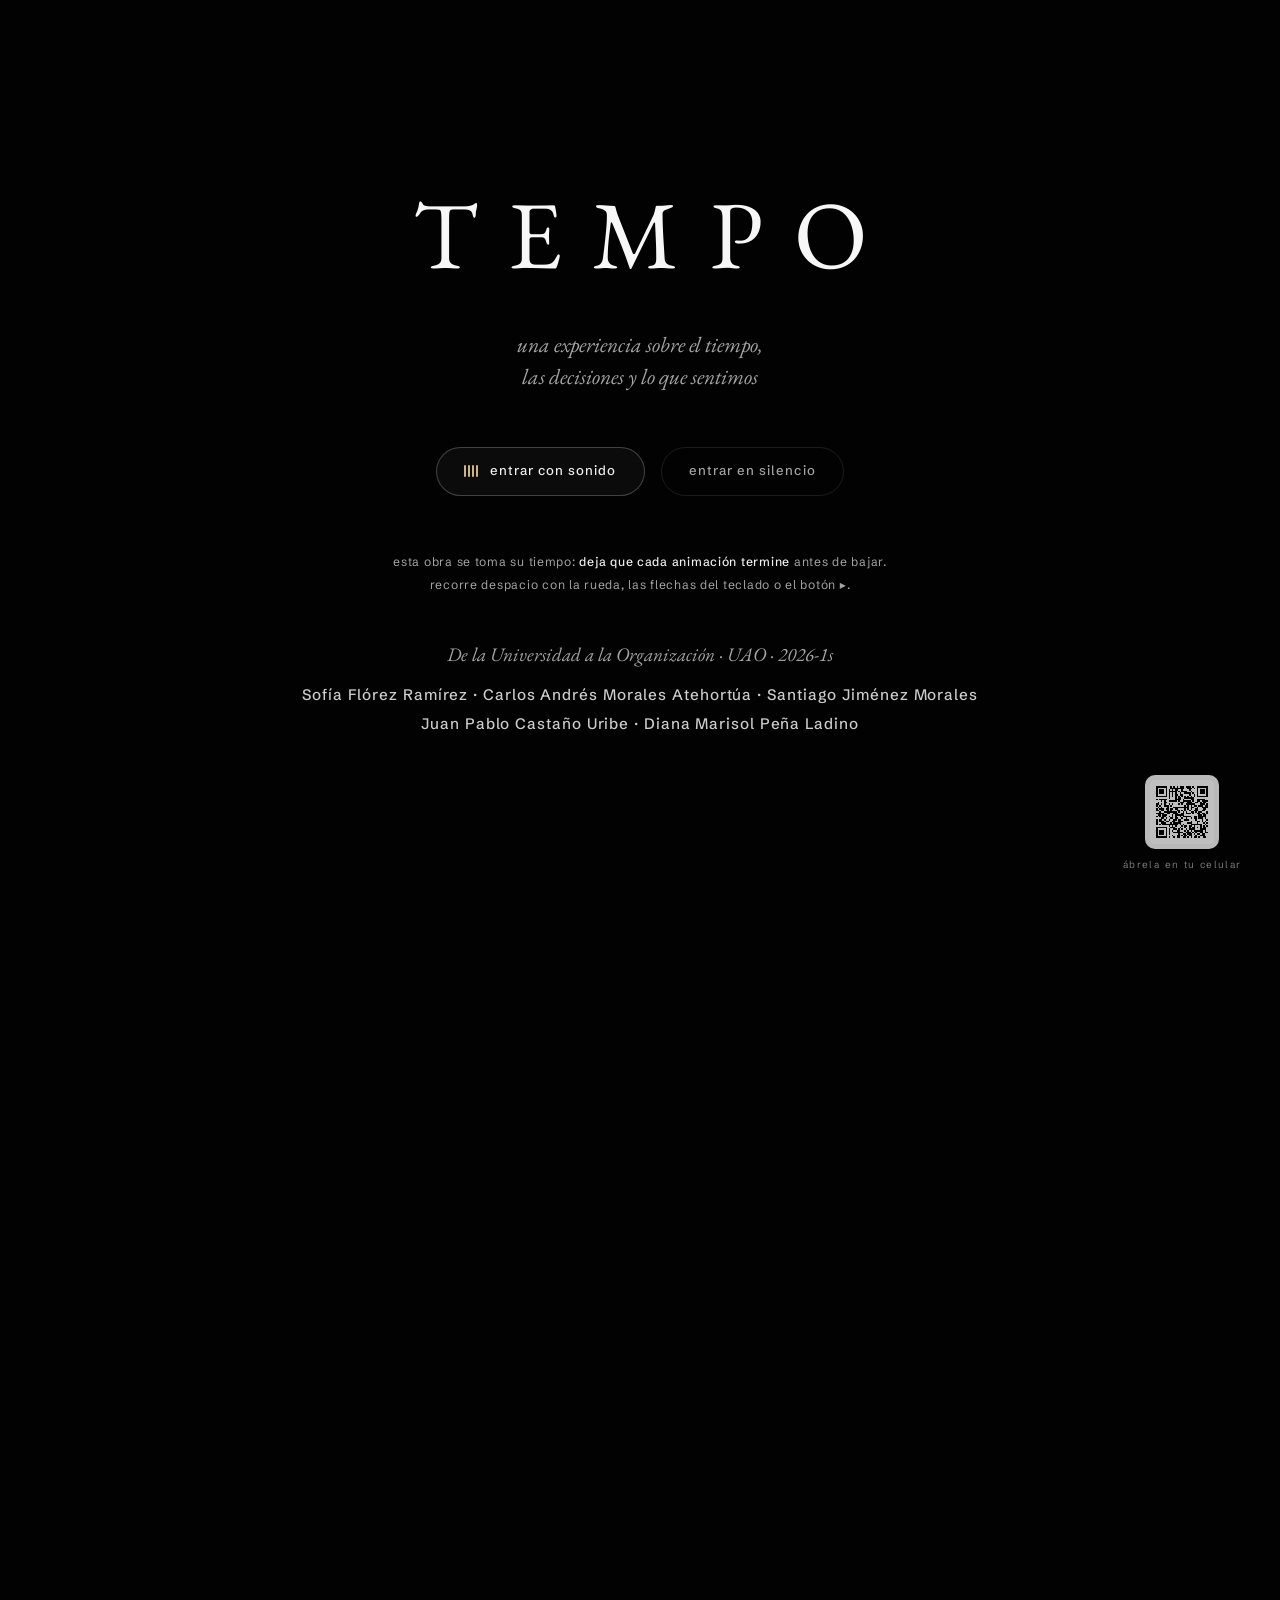
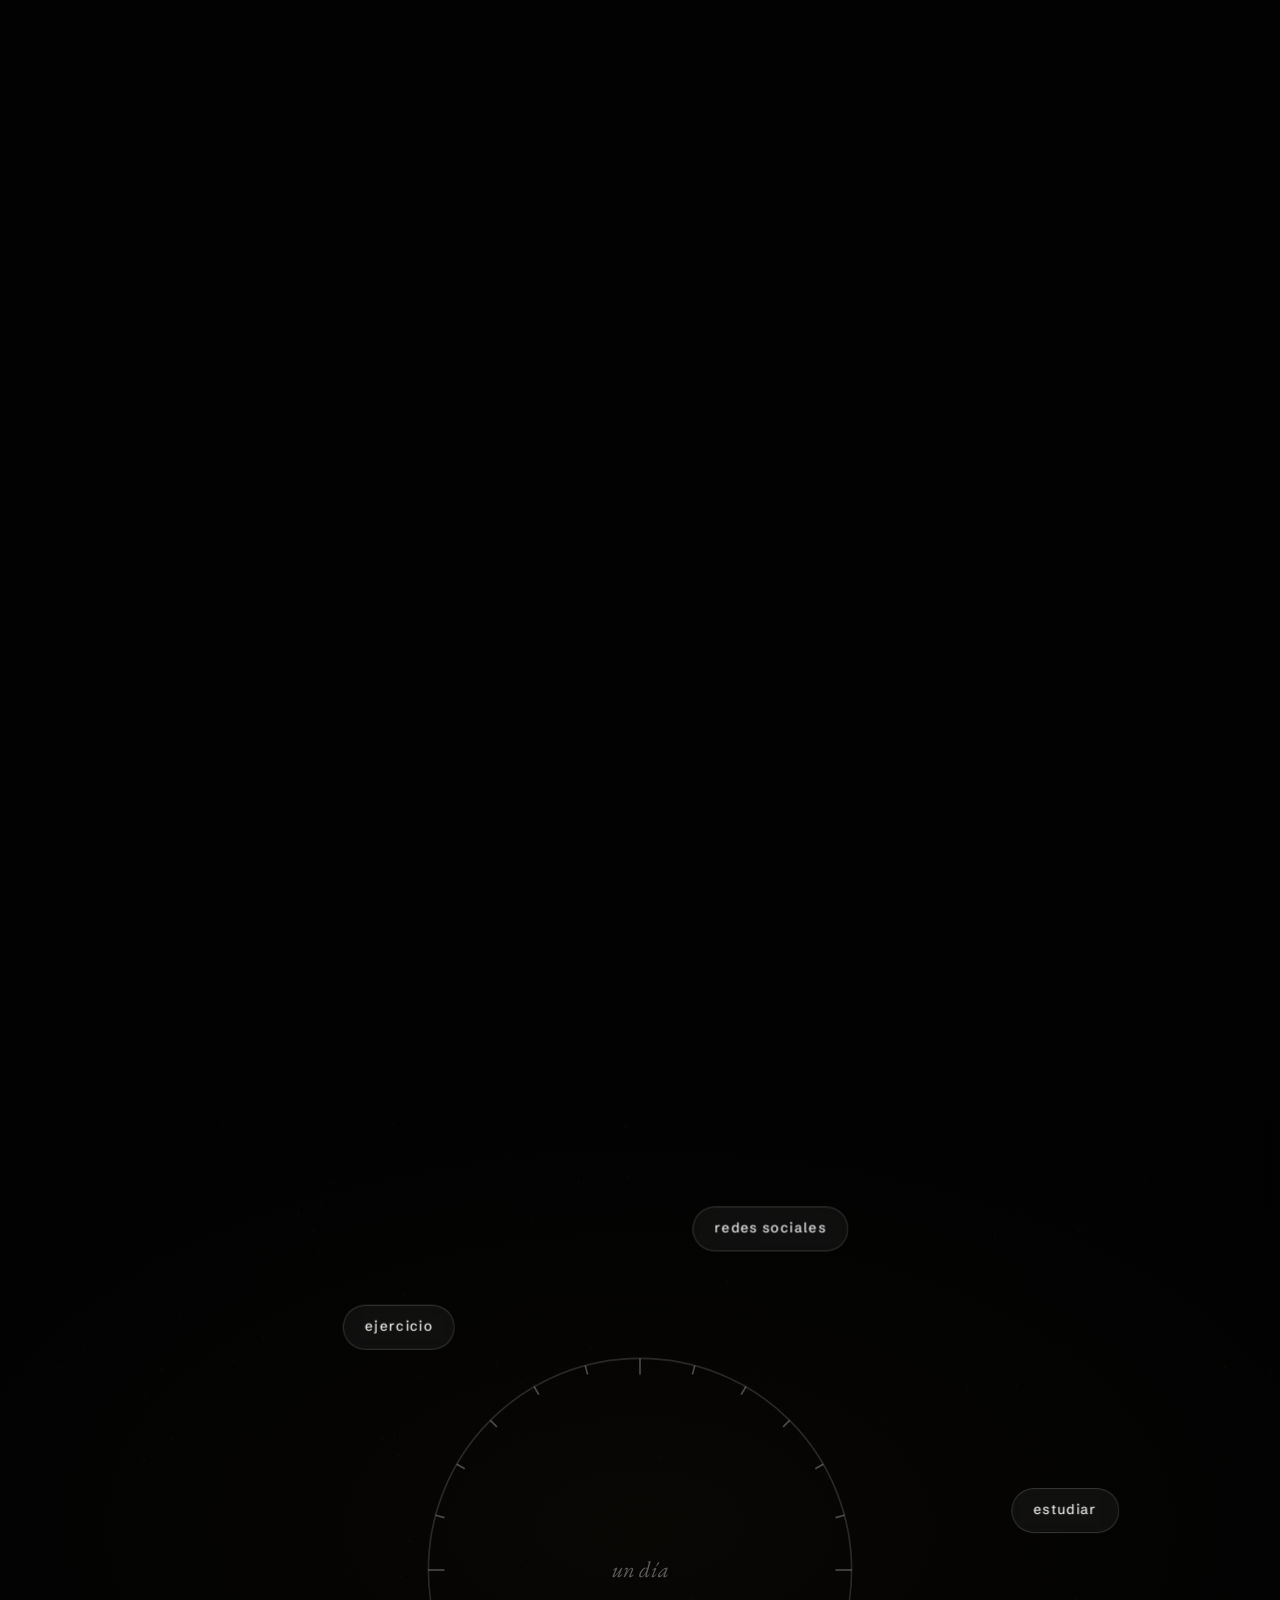
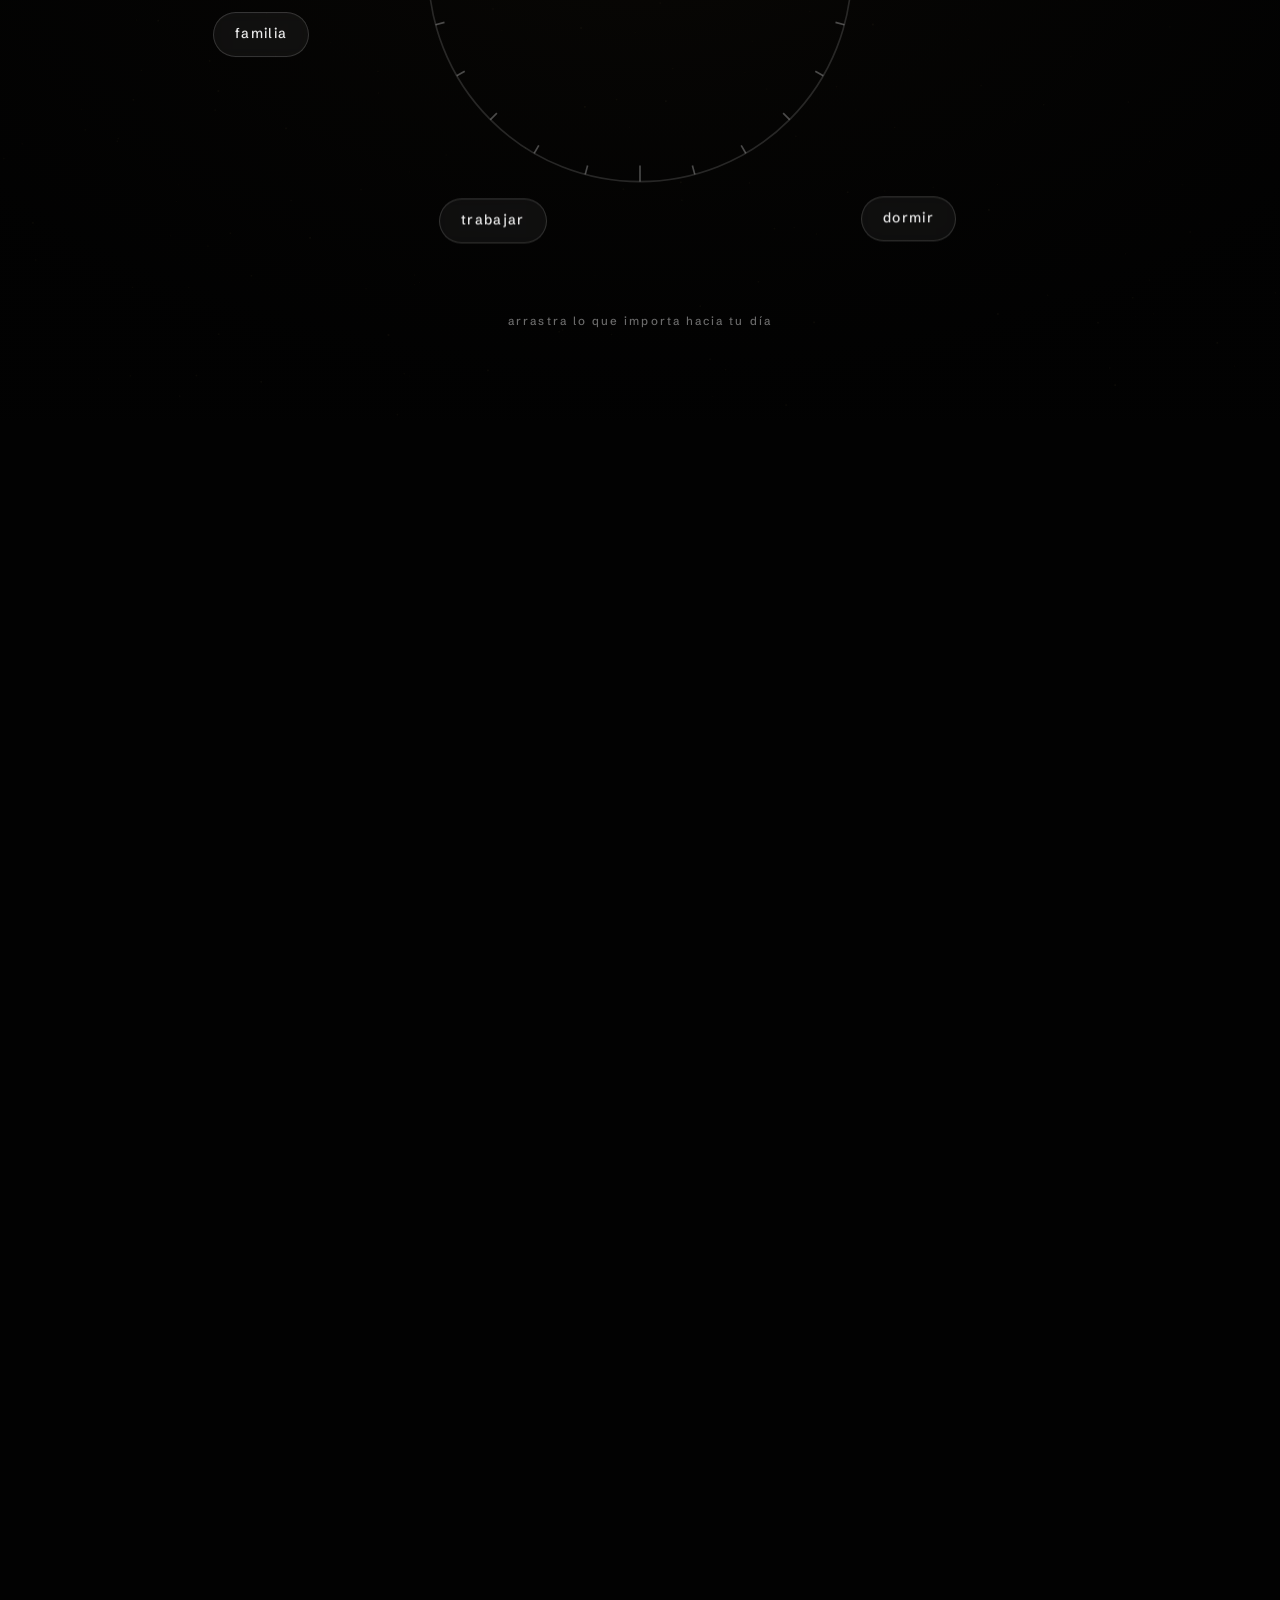
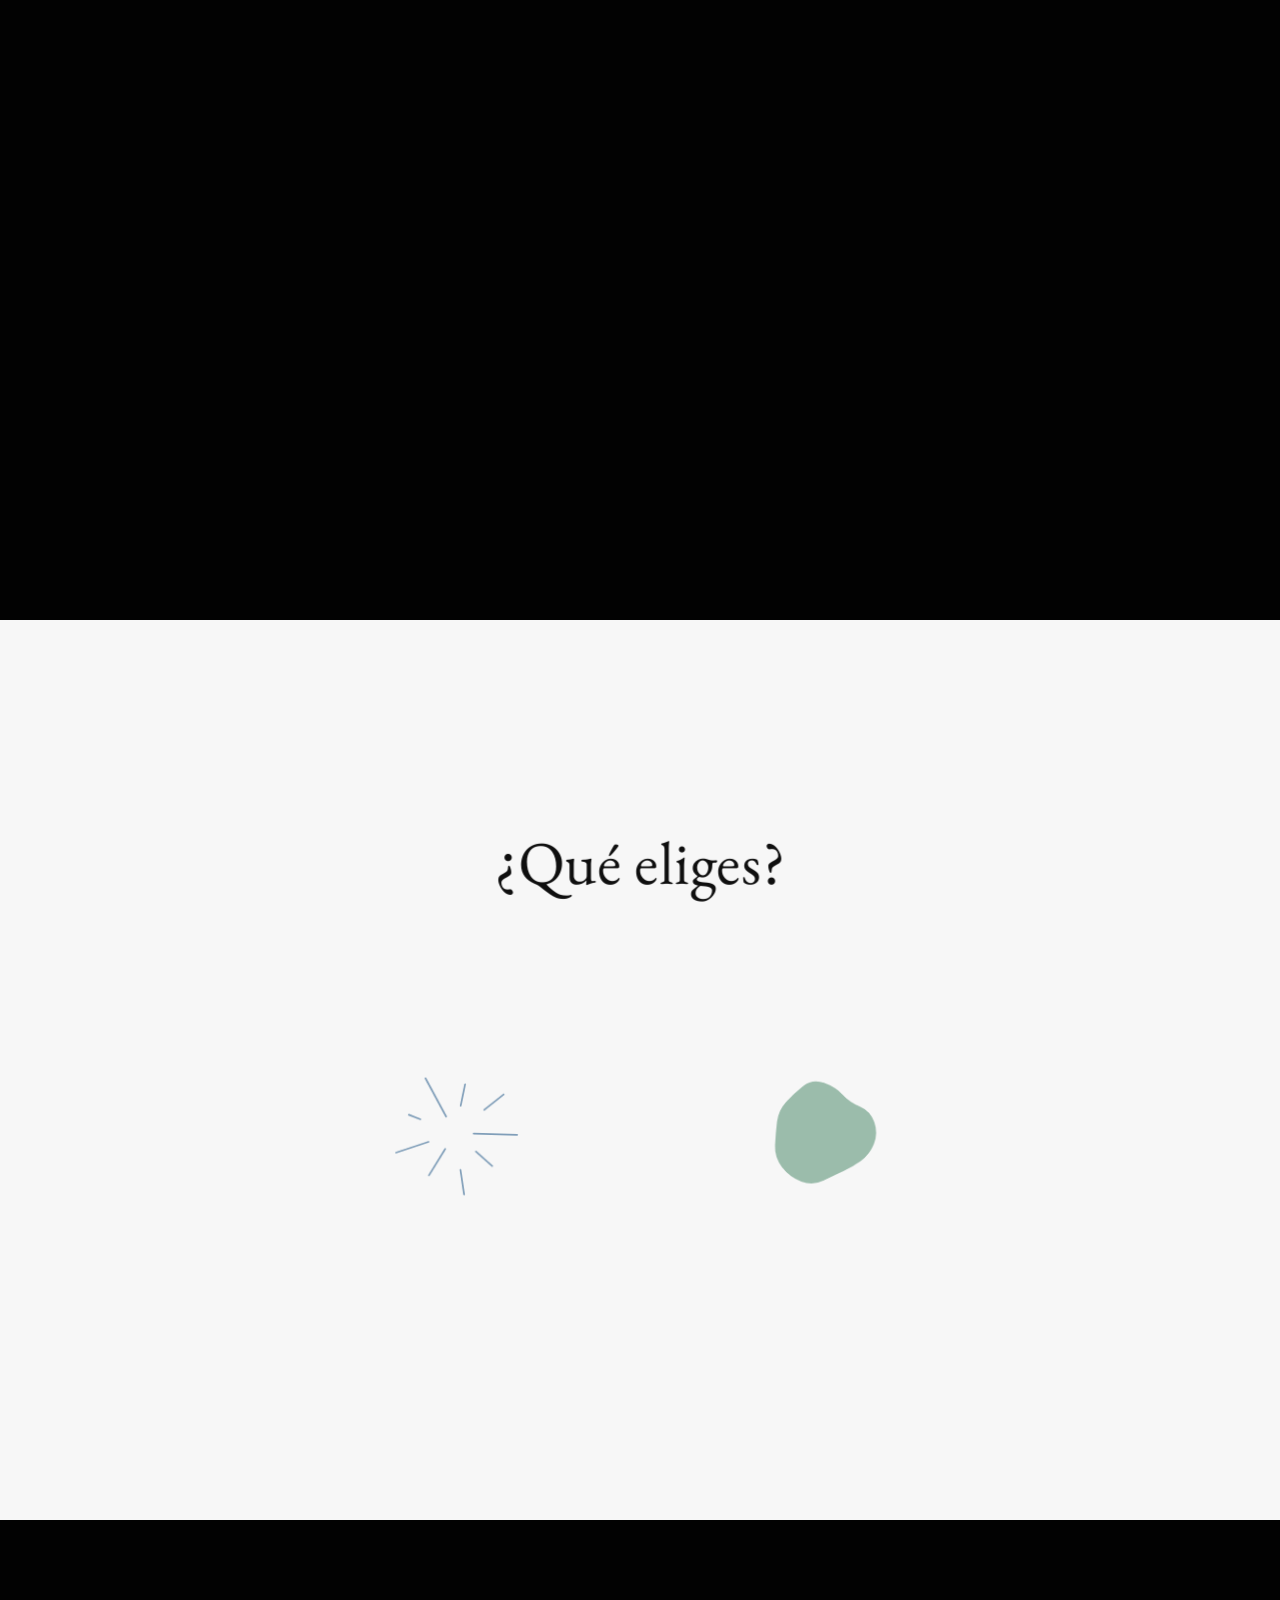
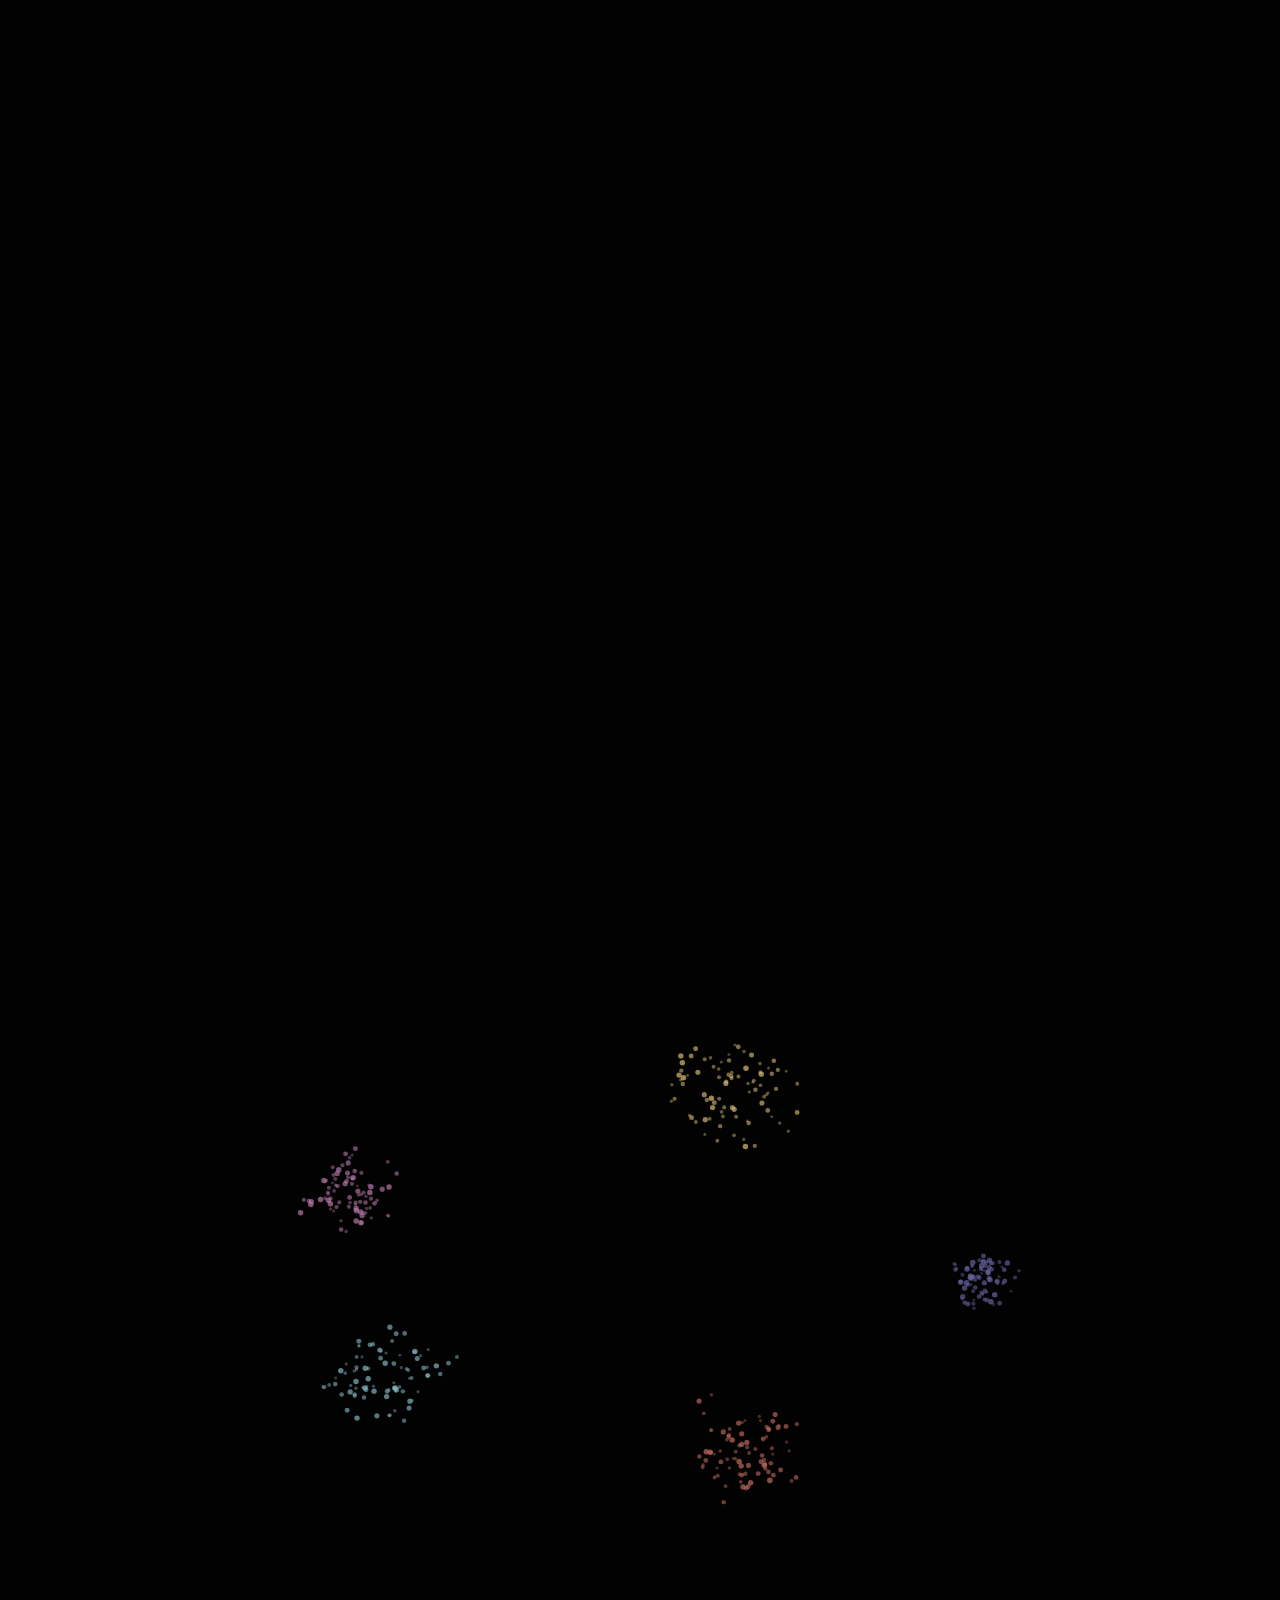
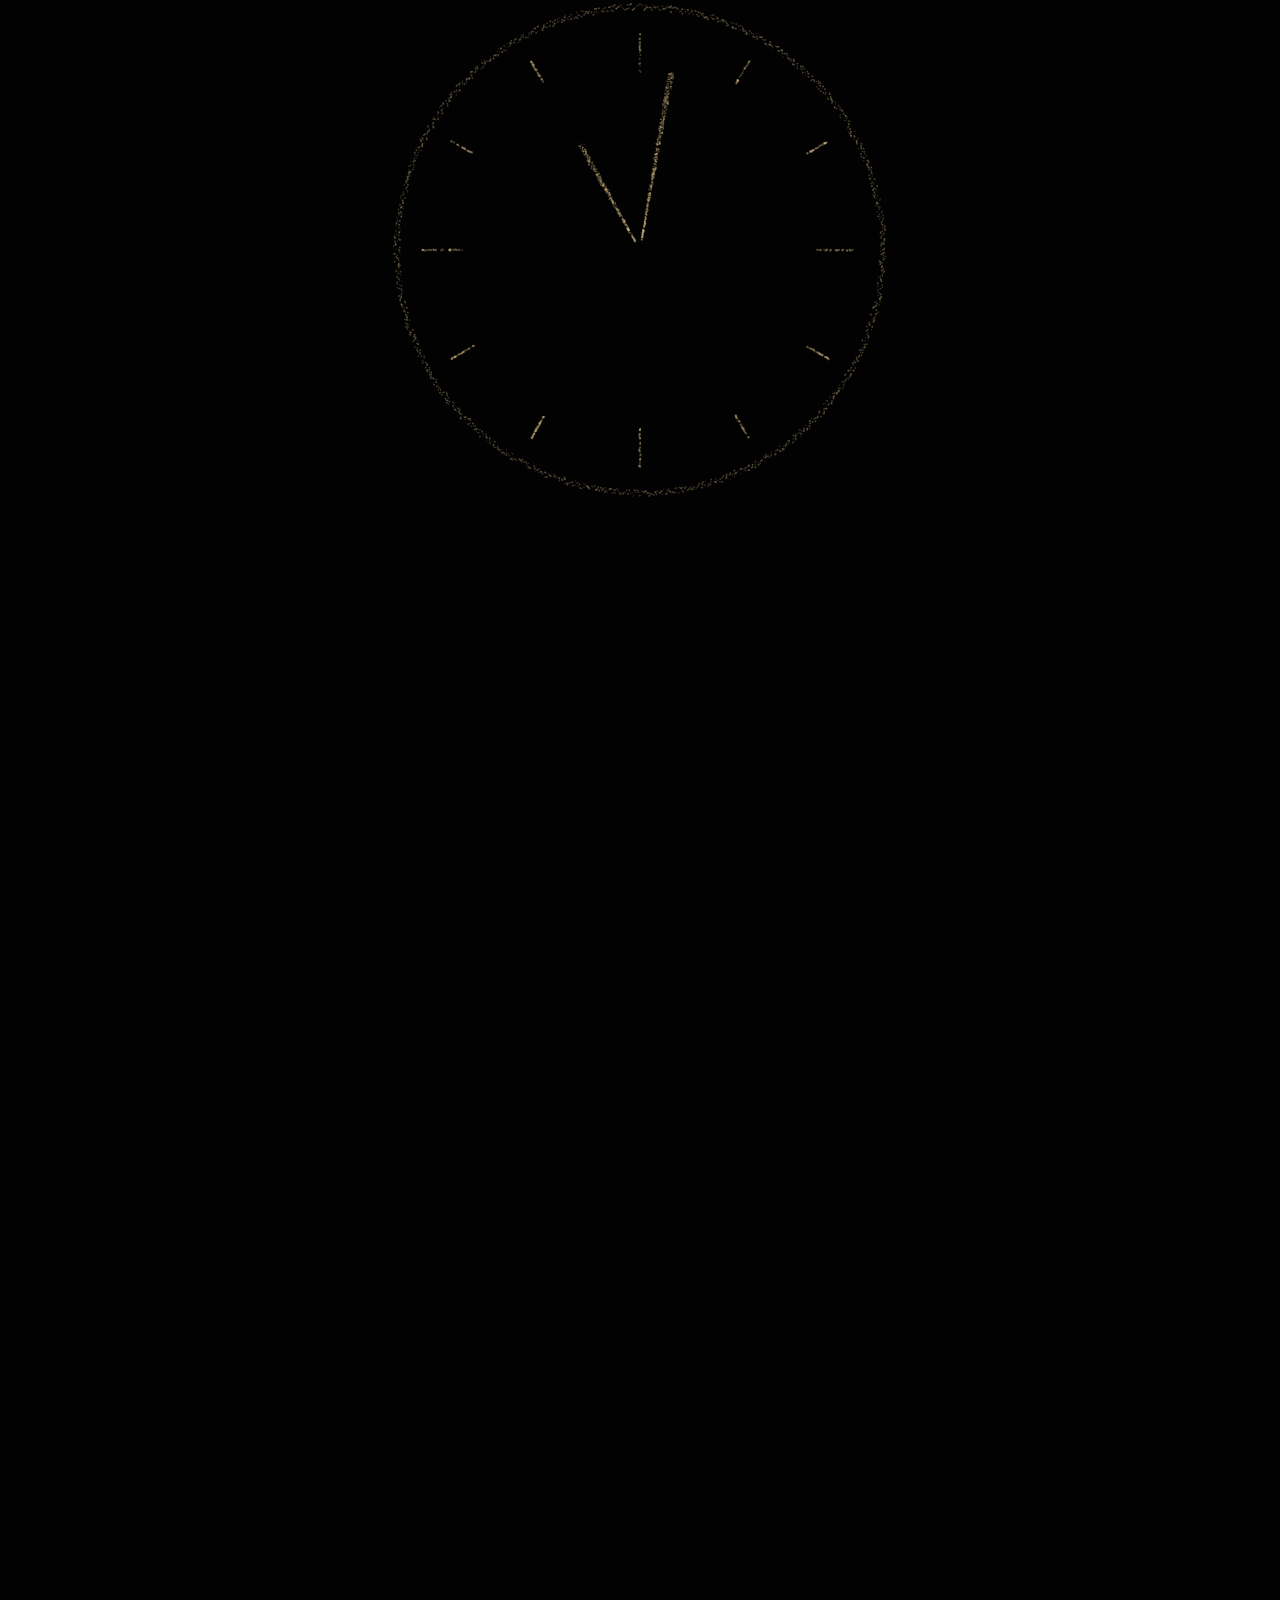
==== commit 1f611b1c: "Paciencia al inicio (scroll retenido hasta que nace el reloj), equipo y curso en el umbral, nombres " ====
--- a/index.html
+++ b/index.html
@@ -25,7 +25,14 @@
         </button>
         <button class="entry__btn entry__btn--quiet" id="enter-silent" type="button">entrar en silencio</button>
       </div>
-      <p class="entry__hint">recorre con la rueda, las flechas del teclado o los puntos del margen.<br>tómate tu tiempo.</p>
+      <p class="entry__hint">esta obra se toma su tiempo: <strong>deja que cada animación termine</strong> antes de bajar.<br>recorre despacio con la rueda, las flechas del teclado o el botón ▸.</p>
+      <div class="entry__team">
+        <p class="entry__course">De la Universidad a la Organización · UAO · 2026-1s</p>
+        <p class="entry__names">
+          Sofía Flórez Ramírez · Carlos Andrés Morales Atehortúa · Santiago Jiménez Morales<br>
+          Juan Pablo Castaño Uribe · Diana Marisol Peña Ladino
+        </p>
+      </div>
     </div>
     <a class="entry__qr" href="qr.html" title="Ver el código QR en grande">
       <img src="assets/qr.svg" alt="Código QR para abrir la obra en tu celular" width="74" height="74">
--- a/css/base.css
+++ b/css/base.css
@@ -165,13 +165,35 @@
 @keyframes wave { 0%, 100% { transform: scaleY(0.3); } 50% { transform: scaleY(1); } }
 
 .entry__hint {
-  margin-top: clamp(2.5rem, 7vh, 4.5rem);
-  font-family: var(--sans);
-  font-size: 0.72rem;
+  margin-top: clamp(2.2rem, 6vh, 3.6rem);
+  font-family: var(--sans);
+  font-size: 0.76rem;
   letter-spacing: 0.06em;
-  line-height: 1.8;
+  line-height: 1.9;
   color: var(--muted);
   opacity: 0;
+}
+.entry__hint strong { font-weight: 500; color: var(--ink); }
+
+/* el equipo, presente desde el umbral */
+.entry__team {
+  margin-top: clamp(1.8rem, 5vh, 3rem);
+  opacity: 0;
+}
+.entry__course {
+  font-style: italic;
+  font-size: clamp(0.95rem, 0.85rem + 0.5vw, 1.2rem);
+  color: var(--muted);
+}
+.entry__names {
+  margin-top: 0.7rem;
+  font-family: var(--sans);
+  font-size: clamp(0.78rem, 0.72rem + 0.3vw, 0.95rem);
+  font-weight: 500;
+  letter-spacing: 0.06em;
+  line-height: 1.9;
+  color: var(--ink);
+  opacity: 0.85;
 }
 
 /* QR en el umbral: para que el salón entre desde el celular */
--- a/css/scenes.css
+++ b/css/scenes.css
@@ -357,18 +357,18 @@
 
 .credits__title {
   font-style: italic;
-  font-size: 0.95rem;
-  color: oklch(0.55 0 0);
+  font-size: 1.15rem;
+  color: var(--muted);
 }
 
 .credits__names {
-  margin-top: 0.7rem;
-  font-family: var(--sans);
-  font-size: 0.72rem;
-  font-weight: 400;
-  letter-spacing: 0.08em;
+  margin-top: 0.8rem;
+  font-family: var(--sans);
+  font-size: clamp(0.88rem, 0.8rem + 0.4vw, 1.05rem);
+  font-weight: 500;
+  letter-spacing: 0.06em;
   line-height: 2;
-  color: var(--muted);
+  color: var(--ink);
 }
 
 .credits__course {
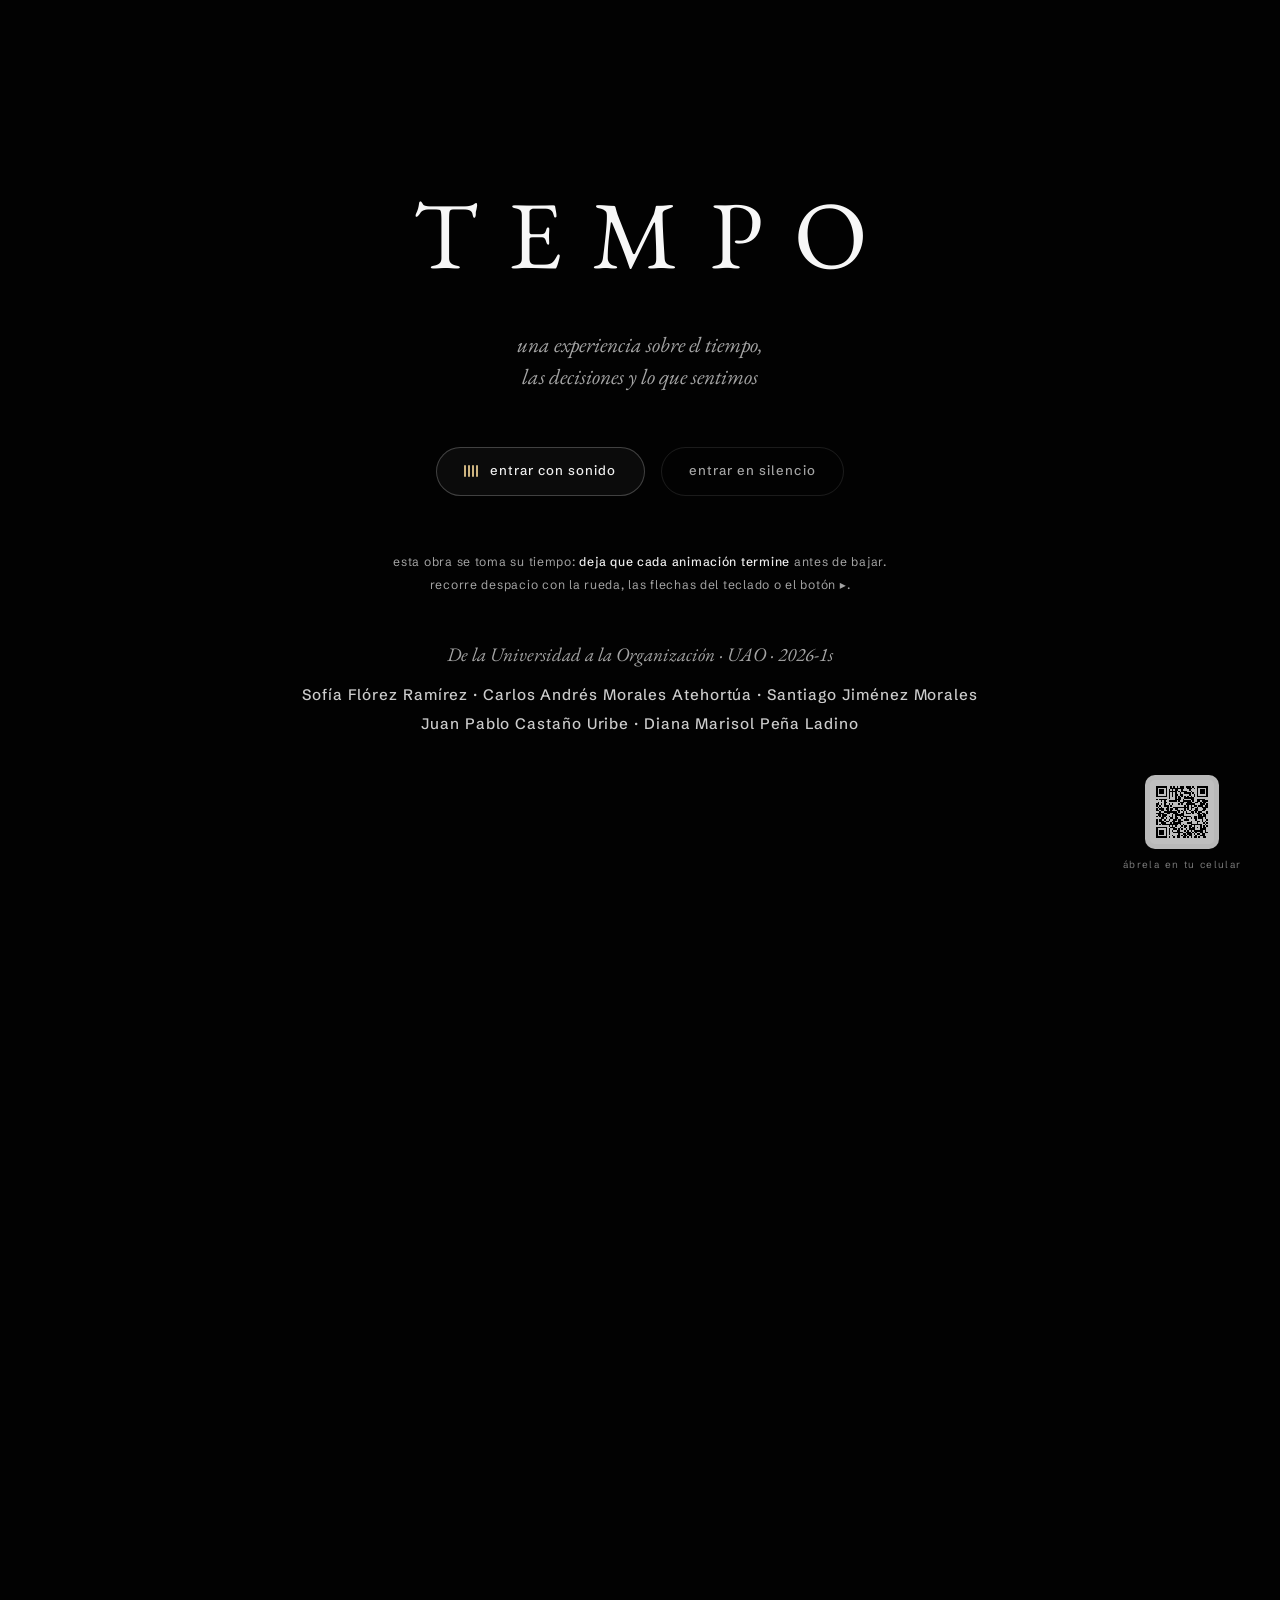
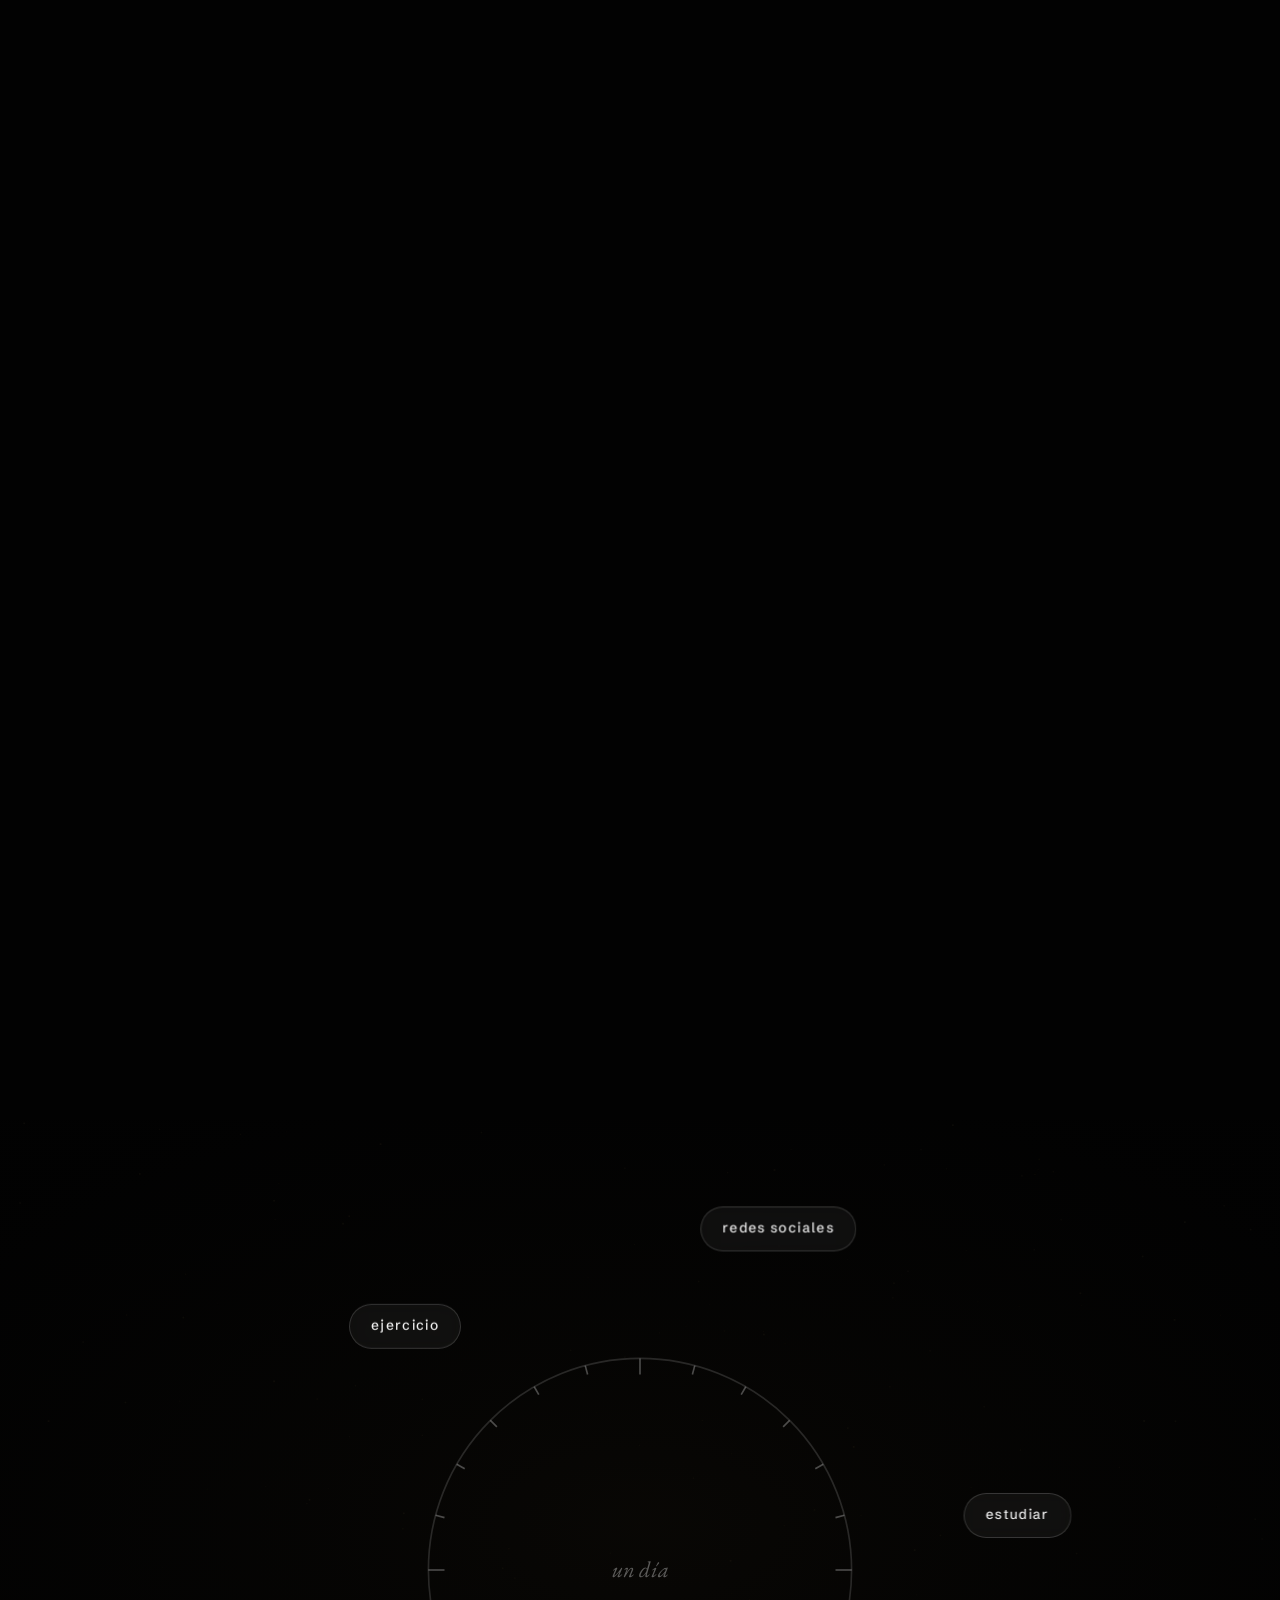
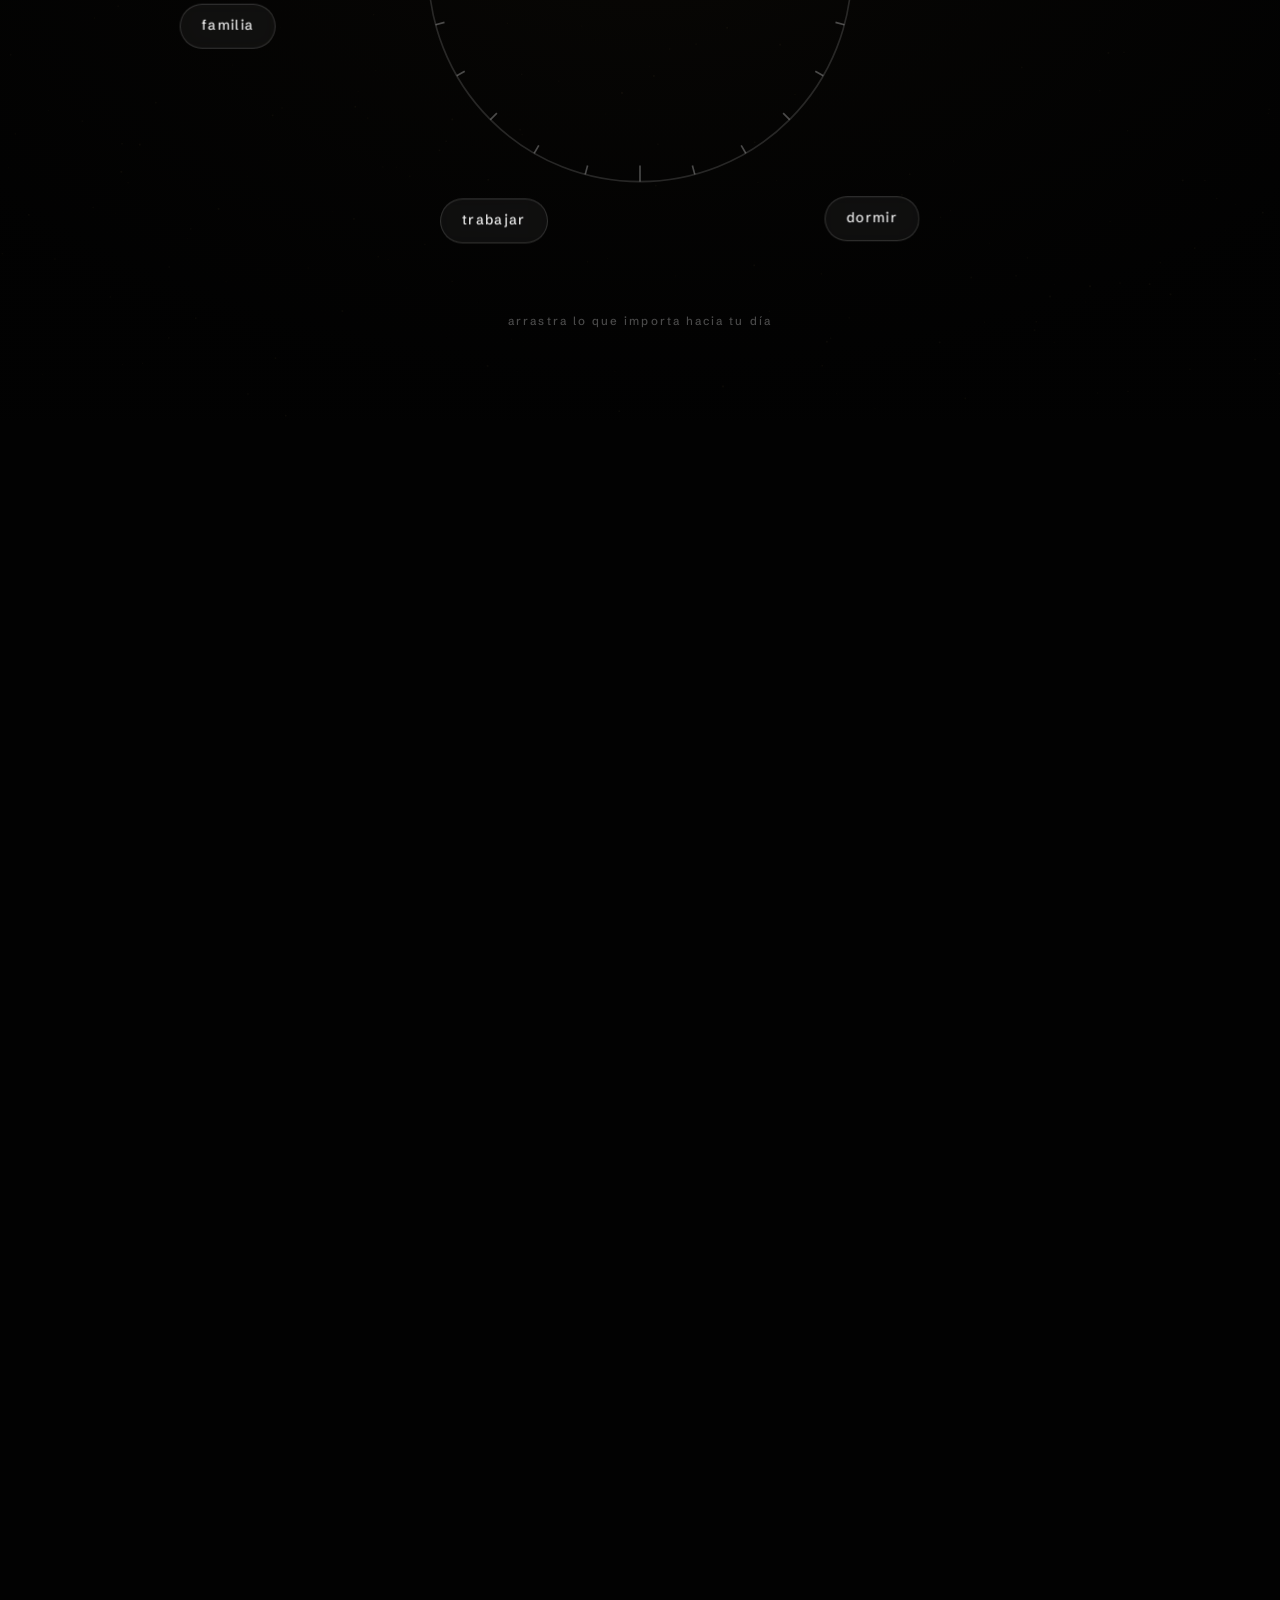
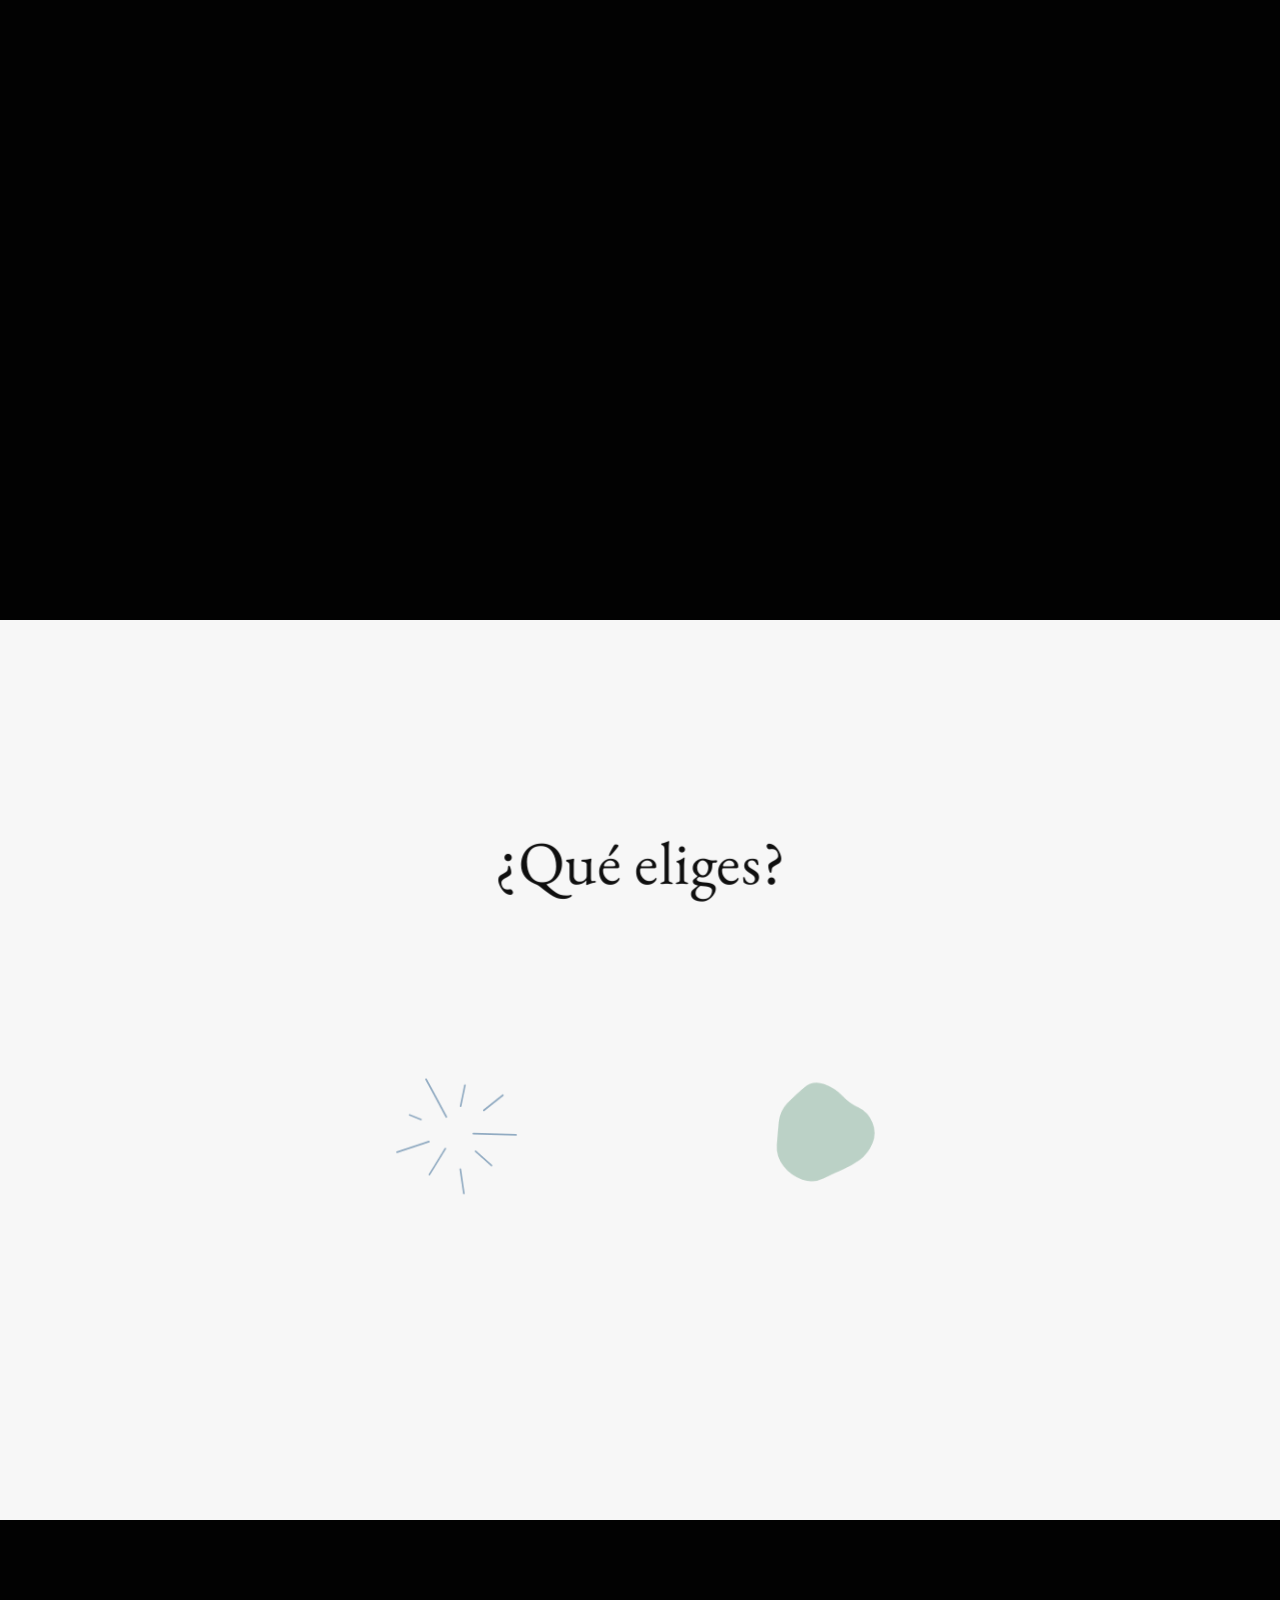
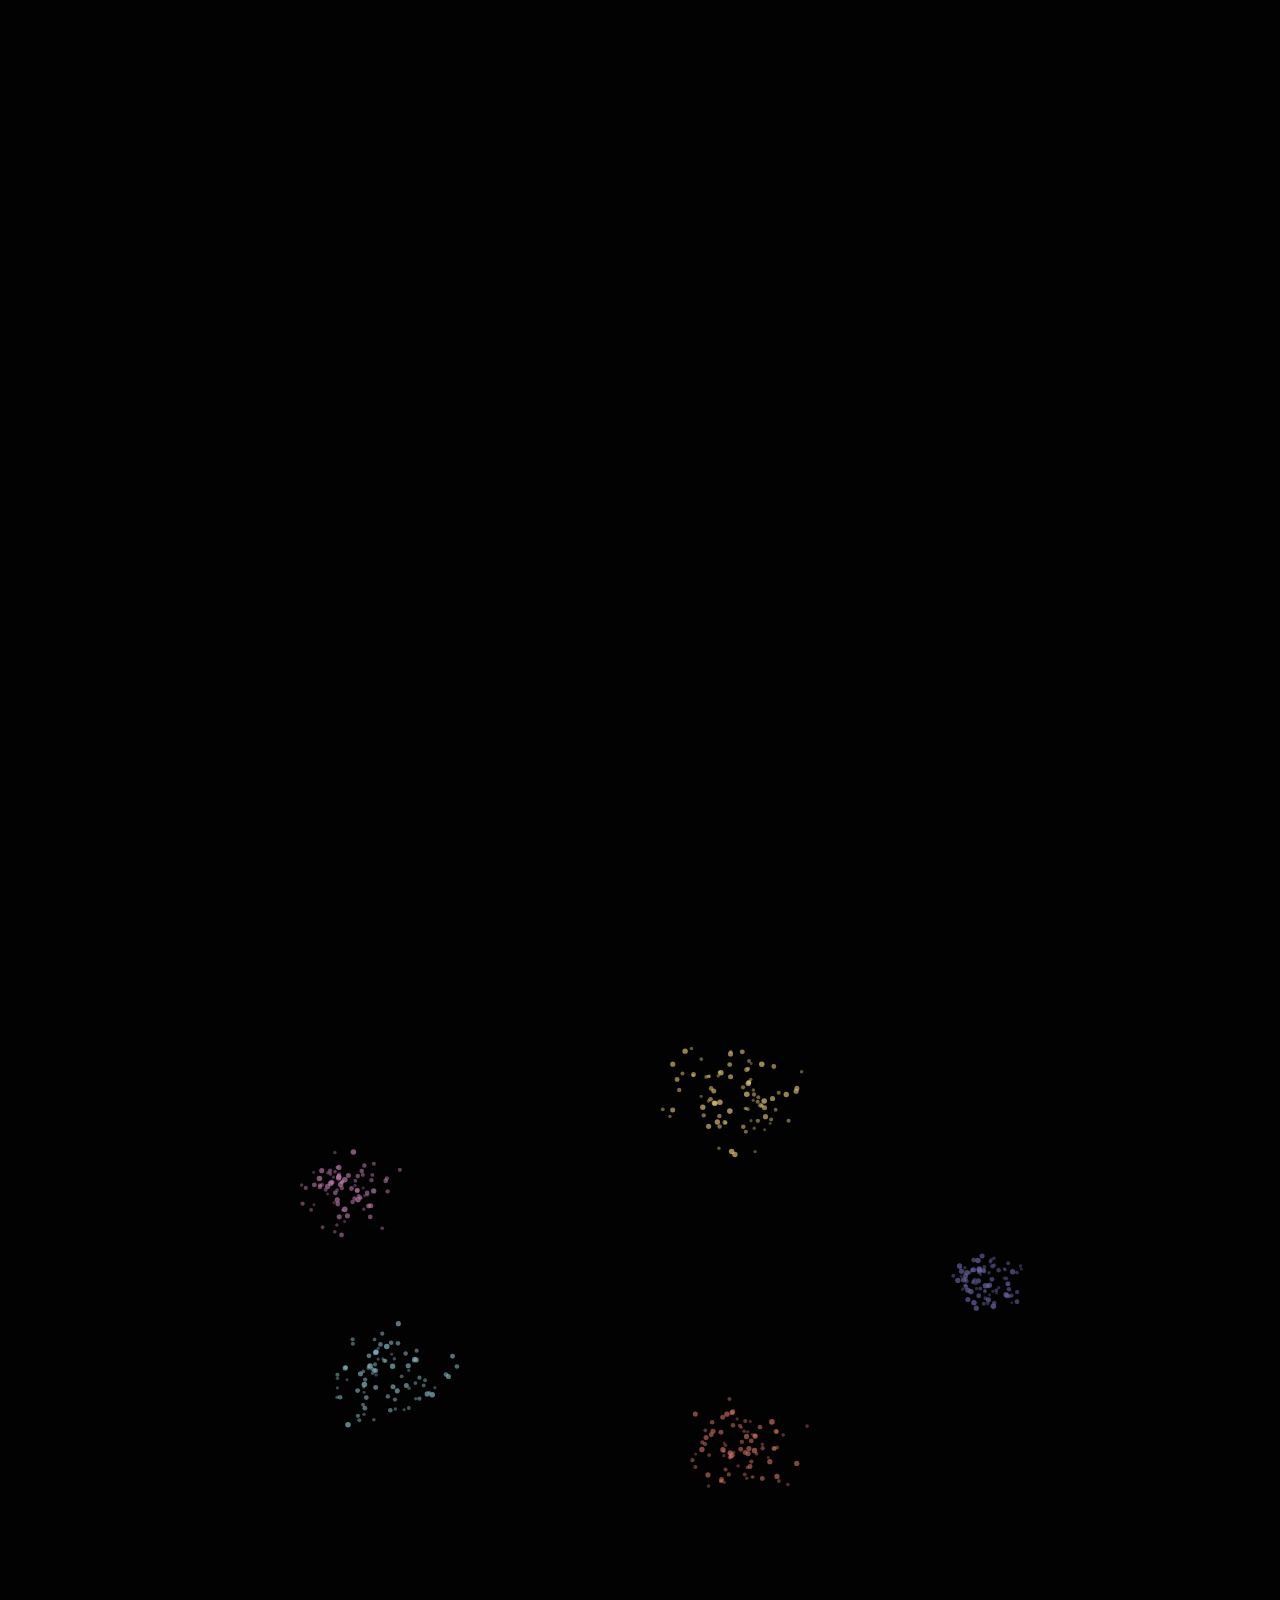
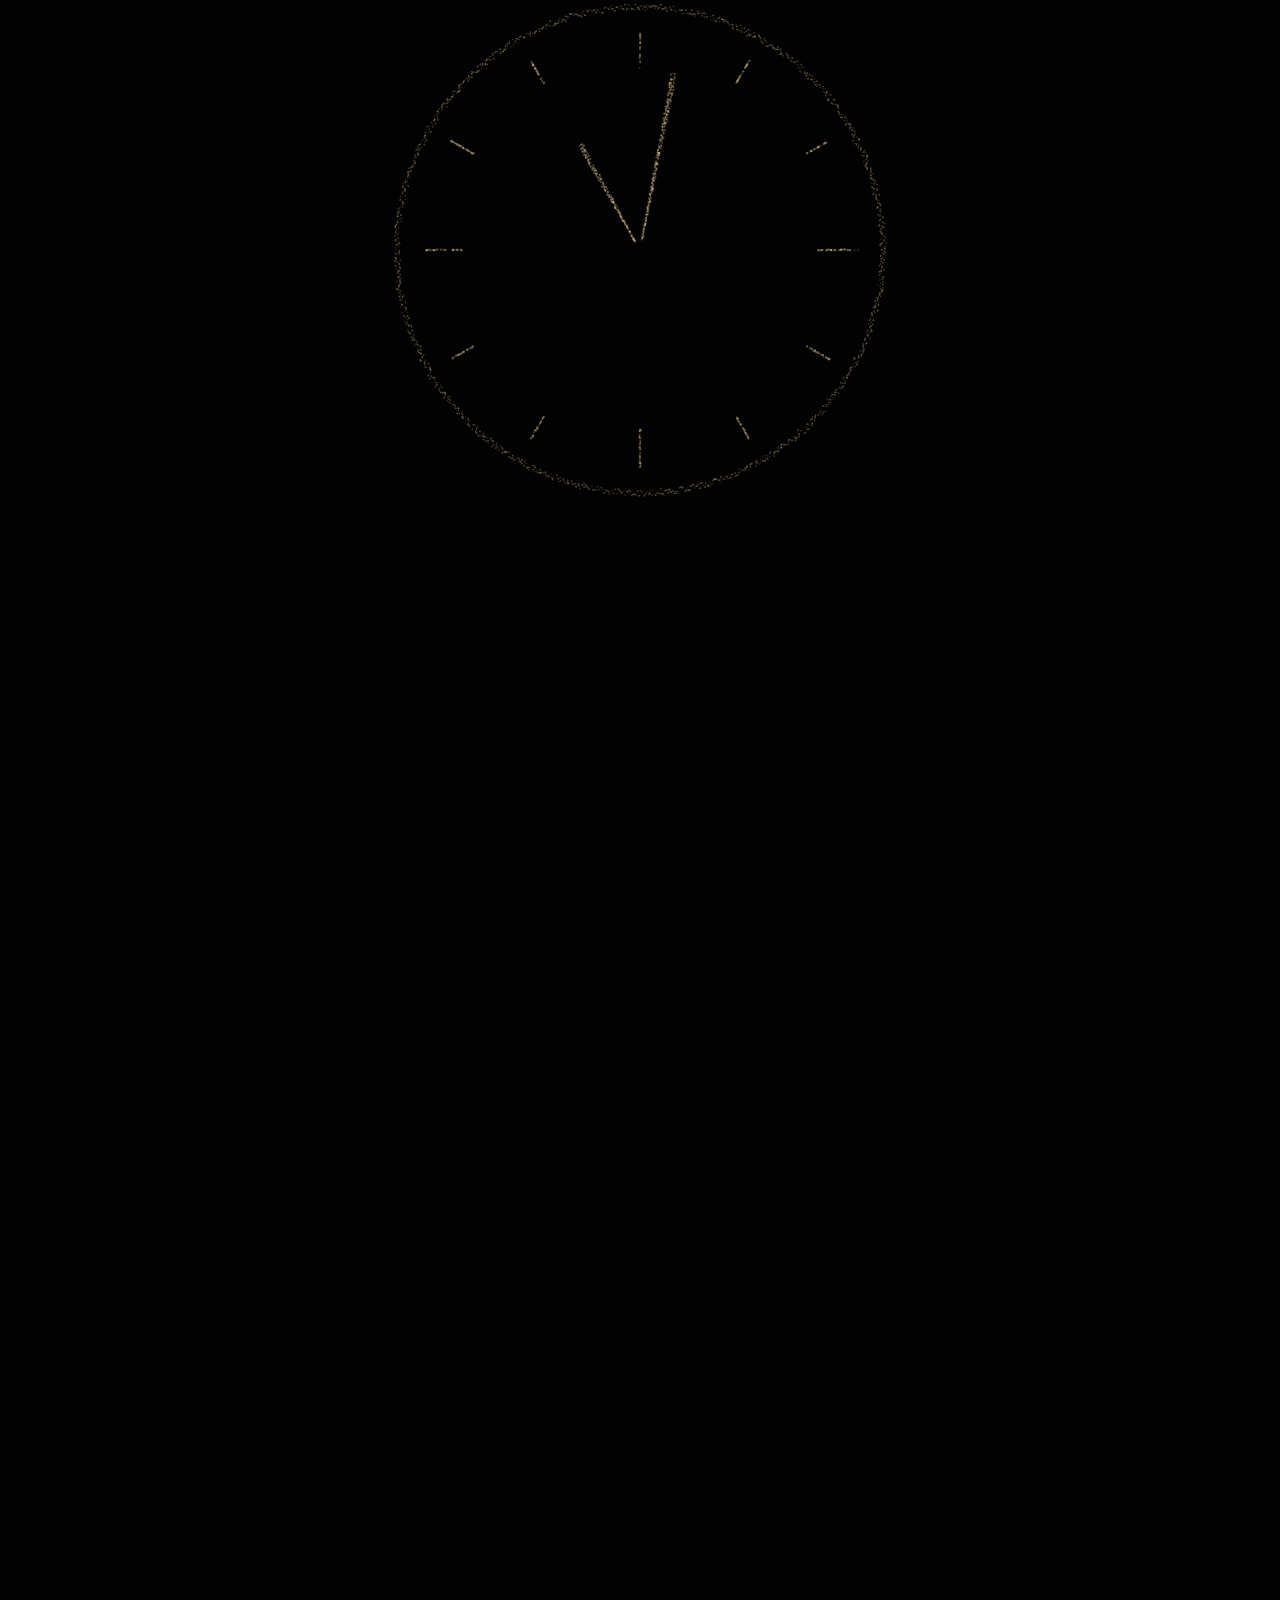
==== commit d18a311f: "Botón auto: recorrido automático fijable a voluntad; scroll manual más suave (lerp 0.06, rueda 0.6) " ====
--- a/index.html
+++ b/index.html
@@ -141,7 +141,9 @@
   </button>
 
   <p class="seconds" id="seconds" aria-hidden="true"></p>
-  <span class="auto-badge" id="auto-badge" aria-hidden="true">auto</span>
+
+  <!-- modo automático: la obra se recorre sola, como instalación -->
+  <button class="auto-btn" id="auto-btn" type="button" aria-label="Activar o pausar el recorrido automático" aria-pressed="false">auto</button>
 
   <!-- guía persistente: qué hacer en la escena actual -->
   <p class="guide" id="guide" aria-live="polite"></p>
--- a/css/base.css
+++ b/css/base.css
@@ -317,21 +317,29 @@
   pointer-events: none;
 }
 
-/* insignia del modo automático */
-.auto-badge {
+/* botón del modo automático: la obra se recorre sola */
+.auto-btn {
   position: fixed;
   right: clamp(1rem, 2.5vw, 2rem);
-  bottom: calc(clamp(1rem, 3vh, 2rem) + 1.5rem);
-  z-index: var(--z-ui);
-  font-family: var(--sans);
-  font-size: 0.6rem;
-  letter-spacing: 0.22em;
-  color: currentColor;
-  opacity: 0;
-  transition: opacity 0.8s var(--ease-out);
-  pointer-events: none;
-}
-.auto-badge.is-on { opacity: 0.5; }
+  bottom: calc(clamp(1rem, 3vh, 2rem) + 7.2rem);
+  z-index: var(--z-ui);
+  width: 46px; height: 46px;
+  display: grid;
+  place-items: center;
+  border-radius: 50%;
+  border: 1px solid currentColor;
+  color: inherit;
+  font-family: var(--sans);
+  font-size: 0.56rem;
+  font-weight: 500;
+  letter-spacing: 0.18em;
+  text-indent: 0.18em;
+  opacity: 0;
+  transition: transform 0.5s var(--ease-out), opacity 0.5s var(--ease-out), box-shadow 0.5s var(--ease-out);
+}
+.auto-btn:hover { transform: scale(1.12); }
+.auto-btn:active { transform: scale(0.96); }
+.auto-btn.is-on { animation: beckon 2.2s var(--ease-cinema) infinite; }
 
 /* guía persistente de esquina */
 .guide {
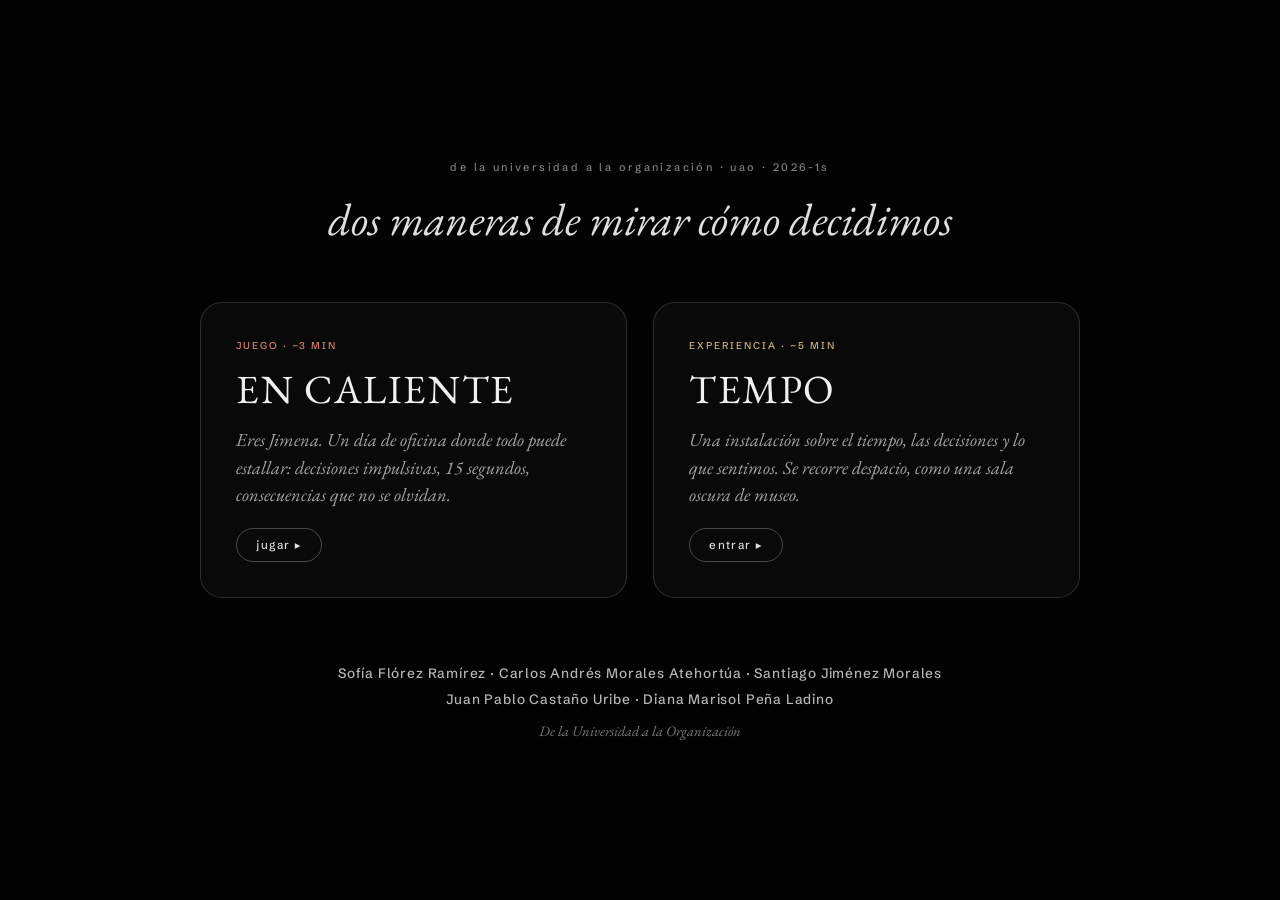
==== commit 53bd94fe: "EN CALIENTE Etapa 1: lobby, TEMPO a tempo.html, juego jugable (portada, cómo jugar, reloj, medidores" ====
--- a/index.html
+++ b/index.html
@@ -3,176 +3,175 @@
 <head>
   <meta charset="utf-8">
   <meta name="viewport" content="width=device-width, initial-scale=1, viewport-fit=cover">
-  <title>TEMPO — una experiencia sobre el tiempo</title>
-  <meta name="description" content="Una instalación digital interactiva sobre el tiempo, las decisiones y las emociones.">
+  <title>UAO · dos experiencias sobre decidir</title>
+  <meta name="description" content="EN CALIENTE: un juego de decisiones impulsivas. TEMPO: una experiencia sobre el tiempo. Curso De la Universidad a la Organización.">
   <meta name="theme-color" content="#0a0a0b">
-  <link rel="icon" href="data:image/svg+xml,%3Csvg xmlns='http://www.w3.org/2000/svg' viewBox='0 0 32 32'%3E%3Ccircle cx='16' cy='16' r='13' fill='none' stroke='%23cdb47f' stroke-width='2'/%3E%3Cline x1='16' y1='16' x2='16' y2='7' stroke='%23cdb47f' stroke-width='2' stroke-linecap='round'/%3E%3Cline x1='16' y1='16' x2='22' y2='19' stroke='%23cdb47f' stroke-width='2' stroke-linecap='round'/%3E%3C/svg%3E">
-  <link rel="stylesheet" href="css/reset.css">
-  <link rel="stylesheet" href="css/base.css">
-  <link rel="stylesheet" href="css/scenes.css">
+  <link rel="icon" href="data:image/svg+xml,%3Csvg xmlns='http://www.w3.org/2000/svg' viewBox='0 0 32 32'%3E%3Ccircle cx='16' cy='16' r='13' fill='none' stroke='%23cdb47f' stroke-width='2'/%3E%3Cline x1='16' y1='16' x2='16' y2='7' stroke='%23cdb47f' stroke-width='2' stroke-linecap='round'/%3E%3C/svg%3E">
+  <style>
+    @font-face {
+      font-family: "EB Garamond";
+      src: url("fonts/eb-garamond-v33-latin-regular.woff2") format("woff2");
+      font-weight: 400; font-style: normal; font-display: block;
+    }
+    @font-face {
+      font-family: "EB Garamond";
+      src: url("fonts/eb-garamond-v33-latin-italic.woff2") format("woff2");
+      font-weight: 400; font-style: italic; font-display: block;
+    }
+    @font-face {
+      font-family: "Schibsted Grotesk";
+      src: url("fonts/schibsted-grotesk-v7-latin-regular.woff2") format("woff2");
+      font-weight: 400; font-display: block;
+    }
+    @font-face {
+      font-family: "Schibsted Grotesk";
+      src: url("fonts/schibsted-grotesk-v7-latin-500.woff2") format("woff2");
+      font-weight: 500; font-display: block;
+    }
+    * { margin: 0; padding: 0; box-sizing: border-box; }
+    body {
+      min-height: 100dvh;
+      display: grid;
+      place-items: center;
+      background: oklch(0.08 0 0);
+      color: oklch(0.955 0 0);
+      font-family: "EB Garamond", Georgia, serif;
+      padding: clamp(1.2rem, 4vw, 3rem);
+      overflow-x: hidden;
+    }
+    main { width: min(100%, 880px); text-align: center; }
+    .kicker {
+      font-family: "Schibsted Grotesk", system-ui, sans-serif;
+      font-size: 0.68rem;
+      font-weight: 500;
+      letter-spacing: 0.22em;
+      text-transform: lowercase;
+      color: oklch(0.6 0 0);
+      opacity: 0;
+      animation: rise 1.4s cubic-bezier(0.22,1,0.36,1) 0.2s forwards;
+    }
+    h1 {
+      margin-top: 1rem;
+      font-weight: 400;
+      font-size: clamp(1.6rem, 1.2rem + 2.6vw, 2.8rem);
+      font-style: italic;
+      color: oklch(0.9 0 0);
+      opacity: 0;
+      animation: rise 1.4s cubic-bezier(0.22,1,0.36,1) 0.45s forwards;
+    }
+    .doors {
+      margin-top: clamp(2.2rem, 6vh, 4rem);
+      display: grid;
+      grid-template-columns: 1fr 1fr;
+      gap: clamp(0.9rem, 2.5vw, 1.6rem);
+    }
+    @media (max-width: 640px) { .doors { grid-template-columns: 1fr; } }
+    .door {
+      display: block;
+      text-decoration: none;
+      color: inherit;
+      text-align: left;
+      border: 1px solid oklch(1 0 0 / 0.14);
+      border-radius: 22px;
+      padding: clamp(1.4rem, 3.5vw, 2.2rem);
+      background: oklch(1 0 0 / 0.03);
+      transition: transform 0.6s cubic-bezier(0.22,1,0.36,1), border-color 0.6s, background 0.6s;
+      opacity: 0;
+      animation: rise 1.4s cubic-bezier(0.22,1,0.36,1) forwards;
+    }
+    .door--juego { animation-delay: 0.75s; }
+    .door--tempo { animation-delay: 0.95s; }
+    .door:hover { transform: translateY(-4px); border-color: oklch(1 0 0 / 0.35); background: oklch(1 0 0 / 0.06); }
+    .door:active { transform: scale(0.98); }
+    .door__tag {
+      font-family: "Schibsted Grotesk", system-ui, sans-serif;
+      font-size: 0.62rem;
+      font-weight: 500;
+      letter-spacing: 0.2em;
+      color: oklch(0.62 0 0);
+    }
+    .door--juego .door__tag { color: oklch(0.7 0.11 30); }
+    .door--tempo .door__tag { color: oklch(0.78 0.075 85); }
+    .door__title {
+      margin-top: 0.7rem;
+      font-size: clamp(1.7rem, 1.3rem + 1.8vw, 2.5rem);
+      font-weight: 500;
+      letter-spacing: 0.04em;
+    }
+    .door__desc {
+      margin-top: 0.7rem;
+      font-style: italic;
+      font-size: clamp(0.98rem, 0.9rem + 0.4vw, 1.15rem);
+      line-height: 1.5;
+      color: oklch(0.72 0 0);
+    }
+    .door__go {
+      display: inline-block;
+      margin-top: 1.2rem;
+      font-family: "Schibsted Grotesk", system-ui, sans-serif;
+      font-size: 0.72rem;
+      font-weight: 500;
+      letter-spacing: 0.12em;
+      color: oklch(0.9 0 0);
+      border: 1px solid oklch(1 0 0 / 0.25);
+      border-radius: 999px;
+      padding: 0.55rem 1.2rem;
+      transition: background 0.5s, border-color 0.5s;
+    }
+    .door:hover .door__go { background: oklch(1 0 0 / 0.1); border-color: oklch(1 0 0 / 0.5); }
+    footer {
+      margin-top: clamp(2.4rem, 7vh, 4.2rem);
+      opacity: 0;
+      animation: rise 1.6s cubic-bezier(0.22,1,0.36,1) 1.2s forwards;
+    }
+    footer .names {
+      font-family: "Schibsted Grotesk", system-ui, sans-serif;
+      font-size: clamp(0.72rem, 0.66rem + 0.3vw, 0.85rem);
+      font-weight: 500;
+      letter-spacing: 0.06em;
+      line-height: 1.9;
+      color: oklch(0.78 0 0);
+    }
+    footer .course {
+      margin-top: 0.5rem;
+      font-style: italic;
+      font-size: 0.9rem;
+      color: oklch(0.58 0 0);
+    }
+    @keyframes rise {
+      from { opacity: 0; transform: translateY(16px); }
+      to { opacity: 1; transform: translateY(0); }
+    }
+    @media (prefers-reduced-motion: reduce) {
+      .kicker, h1, .door, footer { animation-duration: 0.01s; animation-delay: 0s; }
+    }
+  </style>
 </head>
-<body class="is-locked">
+<body>
+  <main>
+    <p class="kicker">de la universidad a la organización · uao · 2026-1s</p>
+    <h1>dos maneras de mirar cómo decidimos</h1>
 
-  <!-- ═══ Umbral de entrada ═══ -->
-  <div class="entry" id="entry" role="dialog" aria-modal="true" aria-labelledby="entry-title">
-    <div class="entry__inner">
-      <h1 class="entry__title" id="entry-title">TEMPO</h1>
-      <p class="entry__sub">una experiencia sobre el tiempo,<br>las decisiones y lo que sentimos</p>
-      <div class="entry__choices">
-        <button class="entry__btn" id="enter-sound" type="button">
-          <span class="entry__wave" aria-hidden="true"><i></i><i></i><i></i><i></i></span>
-          entrar con sonido
-        </button>
-        <button class="entry__btn entry__btn--quiet" id="enter-silent" type="button">entrar en silencio</button>
-      </div>
-      <p class="entry__hint">esta obra se toma su tiempo: <strong>deja que cada animación termine</strong> antes de bajar.<br>recorre despacio con la rueda, las flechas del teclado o el botón ▸.</p>
-      <div class="entry__team">
-        <p class="entry__course">De la Universidad a la Organización · UAO · 2026-1s</p>
-        <p class="entry__names">
-          Sofía Flórez Ramírez · Carlos Andrés Morales Atehortúa · Santiago Jiménez Morales<br>
-          Juan Pablo Castaño Uribe · Diana Marisol Peña Ladino
-        </p>
-      </div>
-    </div>
-    <a class="entry__qr" href="qr.html" title="Ver el código QR en grande">
-      <img src="assets/qr.svg" alt="Código QR para abrir la obra en tu celular" width="74" height="74">
-      <span>ábrela en tu celular</span>
-    </a>
-  </div>
+    <nav class="doors" aria-label="Experiencias">
+      <a class="door door--juego" href="juego.html">
+        <p class="door__tag">JUEGO · ~3 MIN</p>
+        <p class="door__title">EN CALIENTE</p>
+        <p class="door__desc">Eres Jimena. Un día de oficina donde todo puede estallar: decisiones impulsivas, 15 segundos, consecuencias que no se olvidan.</p>
+        <span class="door__go">jugar ▸</span>
+      </a>
+      <a class="door door--tempo" href="tempo.html">
+        <p class="door__tag">EXPERIENCIA · ~5 MIN</p>
+        <p class="door__title">TEMPO</p>
+        <p class="door__desc">Una instalación sobre el tiempo, las decisiones y lo que sentimos. Se recorre despacio, como una sala oscura de museo.</p>
+        <span class="door__go">entrar ▸</span>
+      </a>
+    </nav>
 
-  <main id="experience" aria-label="Obra interactiva">
-
-    <!-- ═══ I · El tiempo ═══ -->
-    <section class="scene scene--tiempo" id="scene-1" data-title="El tiempo">
-      <div class="stage">
-        <canvas class="stage__canvas" id="canvas-clock" aria-hidden="true"></canvas>
-        <p class="phrase phrase--xl" id="phrase-intro">Todos recibimos el mismo tiempo.</p>
-        <div class="scroll-cue" id="scroll-cue" aria-hidden="true"><span class="scroll-cue__line"></span></div>
-      </div>
-    </section>
-
-    <!-- ═══ II · Gestión del tiempo ═══ -->
-    <section class="scene scene--gestion" id="scene-2" data-title="Un día">
-      <div class="stage">
-        <canvas class="stage__canvas" id="canvas-gestion" aria-hidden="true"></canvas>
-        <svg class="day-ring" id="day-ring" viewBox="0 0 100 100" aria-hidden="true">
-          <circle class="day-ring__circle" cx="50" cy="50" r="46"></circle>
-          <g class="day-ring__ticks" id="day-ring-ticks"></g>
-          <g class="day-ring__arcs" id="day-arcs"></g>
-        </svg>
-        <p class="day-ring__label" id="day-ring-label">un día</p>
-        <p class="day-hours" id="day-hours" aria-hidden="true"></p>
-        <p class="day-result" id="gestion-result"></p>
-        <div class="tasks" id="tasks" aria-label="Arrastra las tareas hacia el día">
-          <button class="task" data-task="redes"   type="button">redes sociales</button>
-          <button class="task" data-task="estudio" type="button">estudiar</button>
-          <button class="task" data-task="sueno"   type="button">dormir</button>
-          <button class="task" data-task="trabajo" type="button">trabajar</button>
-          <button class="task" data-task="familia" type="button">familia</button>
-          <button class="task" data-task="cuerpo"  type="button">ejercicio</button>
-        </div>
-        <p class="hint" id="gestion-hint">arrastra lo que importa hacia tu día</p>
-        <p class="phrase phrase--closing" id="phrase-gestion">No podemos crear más tiempo.<br><em>Solo decidir cómo vivirlo.</em></p>
-      </div>
-    </section>
-
-    <!-- ═══ III · Toma de decisiones ═══ -->
-    <section class="scene scene--decision" id="scene-3" data-title="La decisión">
-      <div class="stage">
-        <canvas class="stage__canvas" id="canvas-decision" aria-hidden="true"></canvas>
-        <p class="phrase phrase--question" id="phrase-question">¿Qué eliges?</p>
-        <div class="choices" id="choices">
-          <button class="choice choice--a" id="choice-a" type="button" aria-label="Elegir el primer camino">
-            <svg viewBox="-60 -60 120 120" aria-hidden="true"><g id="shape-a"></g></svg>
-          </button>
-          <button class="choice choice--b" id="choice-b" type="button" aria-label="Elegir el segundo camino">
-            <svg viewBox="-60 -60 120 120" aria-hidden="true"><path id="shape-b"></path></svg>
-          </button>
-        </div>
-        <p class="phrase phrase--closing" id="phrase-decision">Toda decisión construye<br><em>la persona que serás mañana.</em></p>
-      </div>
-    </section>
-
-    <!-- ═══ IV · Inteligencia emocional ═══ -->
-    <section class="scene scene--emociones" id="scene-4" data-title="Lo que sentimos">
-      <div class="stage">
-        <canvas class="stage__canvas" id="canvas-emociones" aria-hidden="true"></canvas>
-        <p class="emotion-name" id="emotion-name" aria-hidden="true"></p>
-        <p class="hint" id="emociones-hint">acércate. intenta apartarlas. luego, solo obsérvalas.</p>
-        <p class="phrase phrase--closing" id="phrase-emociones">No controlamos lo que sentimos.<br><em>Aprendemos a convivir con ello.</em></p>
-      </div>
-    </section>
-
-    <!-- ═══ V · Final ═══ -->
-    <section class="scene scene--final" id="scene-5" data-title="Fin">
-      <div class="stage">
-        <canvas class="stage__canvas" id="canvas-final" aria-hidden="true"></canvas>
-        <div class="final-phrases">
-          <p class="phrase" id="final-1">El tiempo siempre avanza.</p>
-          <p class="phrase" id="final-2">Tus decisiones escriben tu historia.</p>
-          <p class="phrase" id="final-3">Tus emociones le dan significado.</p>
-        </div>
-        <p class="phrase phrase--gracias" id="final-gracias">Gracias.</p>
-        <div class="final-end" id="final-end">
-          <p class="phrase phrase--fin">Fin.</p>
-          <p class="final-count" aria-hidden="true"><span id="final-count-num">0</span></p>
-          <p class="final-seconds" id="final-seconds"></p>
-          <button class="restart" id="restart" type="button">volver a empezar</button>
-          <div class="credits">
-            <p class="credits__title">una obra de</p>
-            <p class="credits__names">
-              Sofía Flórez Ramírez · Carlos Andrés Morales Atehortúa · Santiago Jiménez Morales<br>
-              Juan Pablo Castaño Uribe · Diana Marisol Peña Ladino
-            </p>
-            <p class="credits__course">De la Universidad a la Organización (UAO) · 2026-1s</p>
-            <img class="credits__qr" src="assets/qr.svg" alt="Código QR de la obra" width="64" height="64">
-          </div>
-        </div>
-      </div>
-    </section>
-
+    <footer>
+      <p class="names">Sofía Flórez Ramírez · Carlos Andrés Morales Atehortúa · Santiago Jiménez Morales<br>
+      Juan Pablo Castaño Uribe · Diana Marisol Peña Ladino</p>
+      <p class="course">De la Universidad a la Organización</p>
+    </footer>
   </main>
-
-  <!-- ═══ UI fija ═══ -->
-  <nav class="waypoints" id="waypoints" aria-label="Escenas de la obra"></nav>
-
-  <button class="sound-toggle" id="sound-toggle" type="button" aria-label="Activar o silenciar el sonido" aria-pressed="false">
-    <span class="sound-toggle__bars" aria-hidden="true"><i></i><i></i><i></i><i></i></span>
-  </button>
-
-  <p class="seconds" id="seconds" aria-hidden="true"></p>
-
-  <!-- modo automático: la obra se recorre sola, como instalación -->
-  <button class="auto-btn" id="auto-btn" type="button" aria-label="Activar o pausar el recorrido automático" aria-pressed="false">auto</button>
-
-  <!-- guía persistente: qué hacer en la escena actual -->
-  <p class="guide" id="guide" aria-live="polite"></p>
-
-  <!-- baja para continuar -->
-  <div class="scroll-down" id="scroll-down" aria-hidden="true">
-    <svg viewBox="0 0 16 16" aria-hidden="true"><path d="M3 6 L8 11 L13 6" fill="none" stroke="currentColor" stroke-width="1.2" stroke-linecap="round" stroke-linejoin="round"/></svg>
-  </div>
-
-  <!-- siguiente escena, estilo juego -->
-  <button class="next-btn" id="next-btn" type="button" aria-label="Ir a la siguiente escena">
-    <svg viewBox="0 0 16 16" aria-hidden="true"><path id="next-btn-icon" d="M6 3 L11 8 L6 13" fill="none" stroke="currentColor" stroke-width="1.3" stroke-linecap="round" stroke-linejoin="round"/></svg>
-  </button>
-
-  <canvas class="grain" id="grain" aria-hidden="true"></canvas>
-
-  <!-- Vendor (orden importa: scripts clásicos para funcionar en file://) -->
-  <script src="js/vendor/gsap.min.js"></script>
-  <script src="js/vendor/ScrollTrigger.min.js"></script>
-  <script src="js/vendor/Draggable.min.js"></script>
-  <script src="js/vendor/lenis.min.js"></script>
-  <!-- Obra -->
-  <script src="js/particles.js"></script>
-  <script src="js/audio.js"></script>
-  <script src="js/scenes/scene1-tiempo.js"></script>
-  <script src="js/scenes/scene2-gestion.js"></script>
-  <script src="js/scenes/scene3-decision.js"></script>
-  <script src="js/scenes/scene4-emociones.js"></script>
-  <script src="js/scenes/scene5-final.js"></script>
-  <script src="js/main.js"></script>
 </body>
 </html>
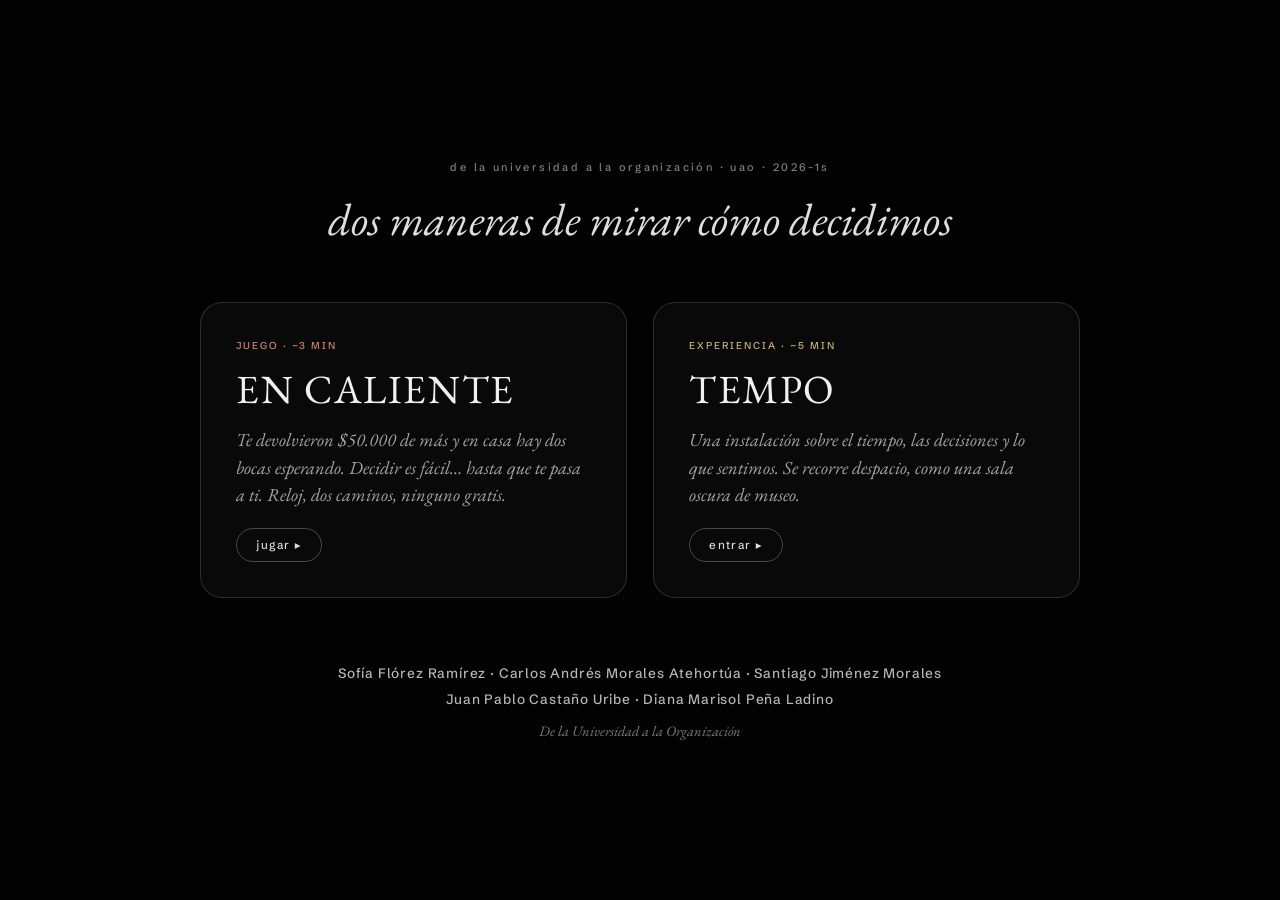
==== commit 42163c97: "Historia definitiva 'El vuelto': $50.000 de más, Emma y Coco, las dos ramas duelen (22 nodos, 10 fin" ====
--- a/index.html
+++ b/index.html
@@ -156,7 +156,7 @@
       <a class="door door--juego" href="juego.html">
         <p class="door__tag">JUEGO · ~3 MIN</p>
         <p class="door__title">EN CALIENTE</p>
-        <p class="door__desc">Eres Jimena. Un día de oficina donde todo puede estallar: decisiones impulsivas, 15 segundos, consecuencias que no se olvidan.</p>
+        <p class="door__desc">Te devolvieron $50.000 de más y en casa hay dos bocas esperando. Decidir es fácil… hasta que te pasa a ti. Reloj, dos caminos, ninguno gratis.</p>
         <span class="door__go">jugar ▸</span>
       </a>
       <a class="door door--tempo" href="tempo.html">
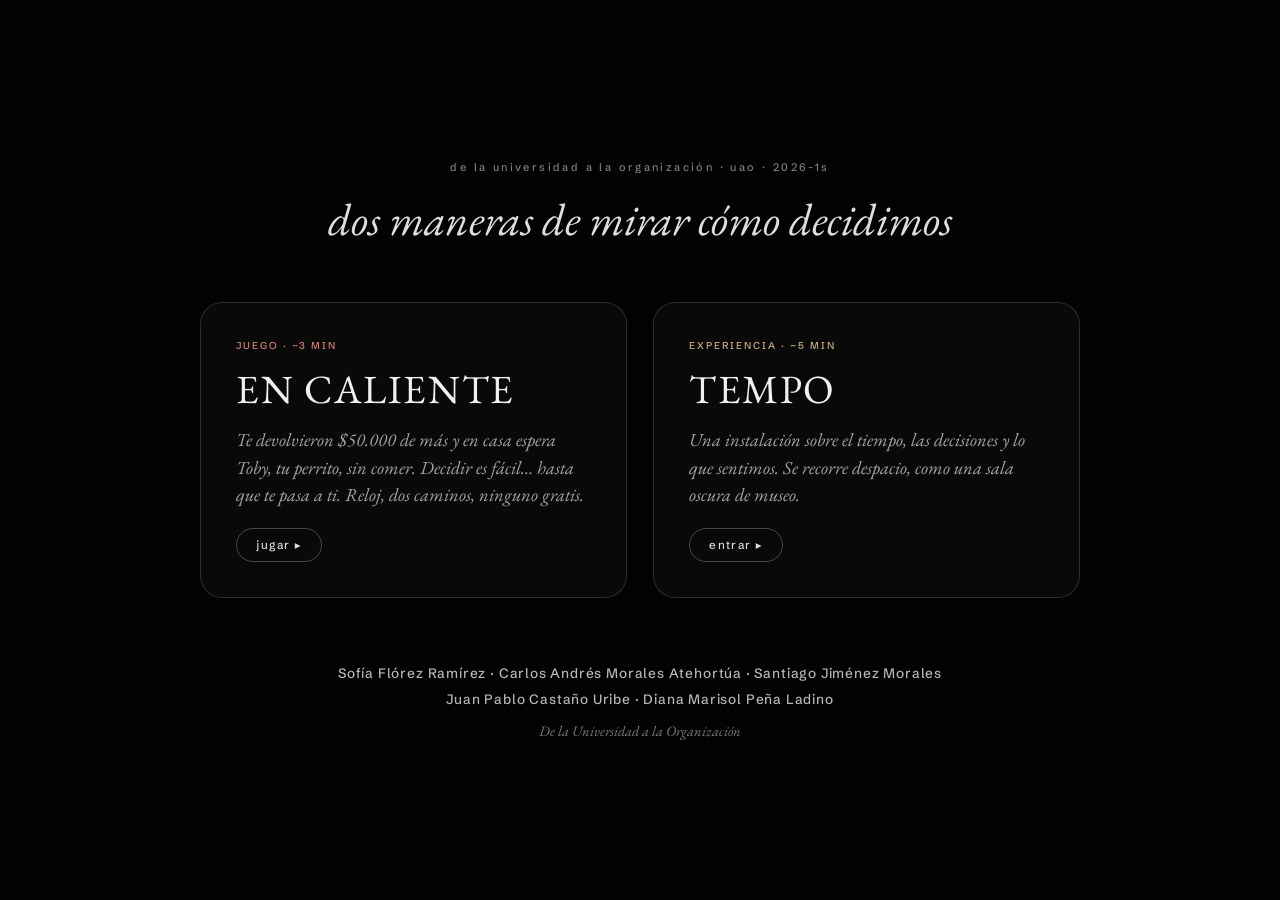
==== commit 3d5dd3ae: "Toby: la historia ahora gira alrededor del perrito que no ha comido (fuera Emma/Coco); portada, lobb" ====
--- a/index.html
+++ b/index.html
@@ -156,7 +156,7 @@
       <a class="door door--juego" href="juego.html">
         <p class="door__tag">JUEGO · ~3 MIN</p>
         <p class="door__title">EN CALIENTE</p>
-        <p class="door__desc">Te devolvieron $50.000 de más y en casa hay dos bocas esperando. Decidir es fácil… hasta que te pasa a ti. Reloj, dos caminos, ninguno gratis.</p>
+        <p class="door__desc">Te devolvieron $50.000 de más y en casa espera Toby, tu perrito, sin comer. Decidir es fácil… hasta que te pasa a ti. Reloj, dos caminos, ninguno gratis.</p>
         <span class="door__go">jugar ▸</span>
       </a>
       <a class="door door--tempo" href="tempo.html">
